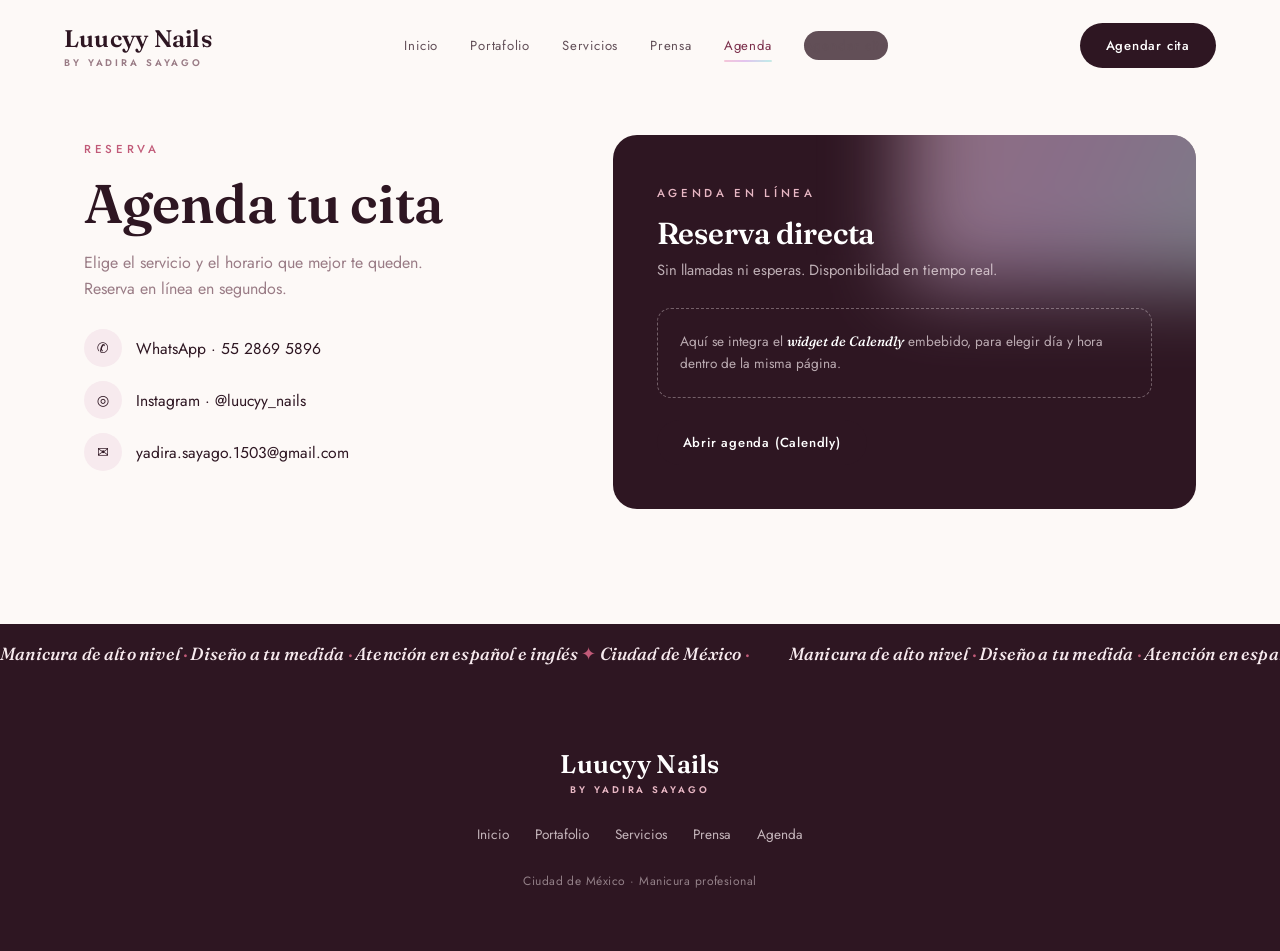
==== agenda.html @ f3b26403 "Add files via upload" ====
<!DOCTYPE html>
<html lang="es">
<head>
<meta charset="UTF-8">
<meta name="viewport" content="width=device-width, initial-scale=1.0">
<title>Agenda tu cita · Luucyy Nails</title>
<meta name="description" content="Agenda tu cita con Yadira Sayago. Reserva en línea, WhatsApp e Instagram.">
<link rel="preconnect" href="https://fonts.googleapis.com">
<link rel="preconnect" href="https://fonts.gstatic.com" crossorigin>
<link href="https://fonts.googleapis.com/css2?family=Fraunces:ital,opsz,wght@0,9..144,400;0,9..144,500;0,9..144,600;0,9..144,700;1,9..144,400;1,9..144,500;1,9..144,600&family=Jost:wght@300;400;500;600&display=swap" rel="stylesheet">
<link rel="stylesheet" href="assets/styles.css">
</head>
<body>

<nav class="nav" id="nav">
  <a class="brand" href="index.html">Luucyy Nails<small>by Yadira Sayago</small></a>
  <div class="links" id="links">
    <a href="index.html">Inicio</a>
    <a href="portafolio.html">Portafolio</a>
    <a href="servicios.html">Servicios</a>
    <a href="prensa.html">Prensa</a>
    <a href="agenda.html" class="active">Agenda</a>
    <a class="btn btn-primary" href="agenda.html"><span>Agendar cita</span></a>
  </div>
  <a class="btn btn-primary desk" href="agenda.html"><span>Agendar cita</span></a>
  <button class="burger" id="burger" aria-label="Menú"><span></span><span></span><span></span></button>
</nav>

<main>
  <section class="section first">
    <div class="book">
      <div class="intro">
        <span class="eyebrow reveal">Reserva</span>
        <h2 class="reveal">Agenda tu cita</h2>
        <p class="reveal">Elige el servicio y el horario que mejor te queden. Reserva en línea en segundos.</p>
        <div class="contact-row reveal">
          <a href="https://wa.me/525528695896" target="_blank" rel="noopener"><span class="k">✆</span>WhatsApp · 55 2869 5896</a>
          <a href="https://instagram.com/luucyy_nails" target="_blank" rel="noopener"><span class="k">◎</span>Instagram · @luucyy_nails</a>
          <a href="mailto:yadira.sayago.1503@gmail.com"><span class="k">✉</span>yadira.sayago.1503@gmail.com</a>
        </div>
      </div>
      <div class="cal reveal">
        <div class="inner">
          <span class="eyebrow">Agenda en línea</span>
          <h3>Reserva directa</h3>
          <p>Sin llamadas ni esperas. Disponibilidad en tiempo real.</p>
          <div class="fake">Aquí se integra el <b>widget de Calendly</b> embebido, para elegir día y hora dentro de la misma página.</div>
          <a class="btn btn-primary" href="https://calendly.com/yadira-sayago-1503/manicura" target="_blank" rel="noopener"><span>Abrir agenda (Calendly)</span></a>
        </div>
      </div>
    </div>
  </section>
</main>

<div class="marquee"><div class="marquee-track">
  <span>Manicura de alto nivel <span class="dot">·</span> Diseño a tu medida <span class="dot">·</span> Atención en español e inglés <span class="dot">✦</span> Ciudad de México <span class="dot">·</span> </span>
  <span>Manicura de alto nivel <span class="dot">·</span> Diseño a tu medida <span class="dot">·</span> Atención en español e inglés <span class="dot">✦</span> Ciudad de México <span class="dot">·</span> </span>
  <span>Manicura de alto nivel <span class="dot">·</span> Diseño a tu medida <span class="dot">·</span> Atención en español e inglés <span class="dot">✦</span> Ciudad de México <span class="dot">·</span> </span>
  <span>Manicura de alto nivel <span class="dot">·</span> Diseño a tu medida <span class="dot">·</span> Atención en español e inglés <span class="dot">✦</span> Ciudad de México <span class="dot">·</span> </span>
</div></div>

<footer>
  <div class="brand">Luucyy Nails<small>by Yadira Sayago</small></div>
  <div class="fnav">
    <a href="index.html">Inicio</a><a href="portafolio.html">Portafolio</a>
    <a href="servicios.html">Servicios</a><a href="prensa.html">Prensa</a><a href="agenda.html">Agenda</a>
  </div>
  <div class="fine">Ciudad de México · Manicura profesional</div>
</footer>

<div class="dock" id="dock">
  <a class="btn fab fab-wa" href="https://wa.me/525528695896" target="_blank" rel="noopener"><span>WhatsApp</span></a>
</div>

<script src="assets/app.js"></script>
</body>
</html>
---- assets/styles.css ----
/* ===========================================================
   Luucyy Nails · hoja de estilos compartida
   Display: Fraunces (legible, con cuerpo) · Cuerpo: Jost
   =========================================================== */
:root{
  --ink:#2E1622; --wine:#7A2E4A; --rose:#C15A78; --rose-soft:#E8B7C4;
  --petal:#F7EAEE; --cream:#FDF9F7; --champ:#C6A15B; --muted:#9A7C86;
  --chrome:linear-gradient(115deg,#f5c6d8 0%,#e3c4ef 22%,#c3e9ea 46%,#f3e6c2 68%,#f0bcd2 88%,#dcc4ee 100%);
  --shadow:0 24px 60px -28px rgba(46,22,34,.45);
  --serif:"Fraunces",Georgia,serif; --sans:"Jost",system-ui,sans-serif;
}
*{margin:0;padding:0;box-sizing:border-box}
html{scroll-behavior:smooth}
body{font-family:var(--sans);color:var(--ink);background:var(--cream);line-height:1.6;overflow-x:hidden;-webkit-font-smoothing:antialiased}
/* headings: solid weight + capped optical size so the fine strokes never thin out */
h1,h2,h3{font-family:var(--serif);font-weight:600;line-height:1.06;letter-spacing:-.005em;
  font-optical-sizing:auto;font-variation-settings:"wght" 600,"opsz" 42}
a{color:inherit;text-decoration:none}
img{max-width:100%;display:block}

.eyebrow{font-family:var(--sans);font-size:.72rem;font-weight:500;letter-spacing:.32em;text-transform:uppercase;color:var(--rose)}

/* chrome shimmer (accent only, never body text) */
.chrome{background:var(--chrome);background-size:280% 280%;-webkit-background-clip:text;background-clip:text;color:transparent;animation:sheen 7s ease-in-out infinite}
@keyframes sheen{0%{background-position:0% 50%}50%{background-position:100% 50%}100%{background-position:0% 50%}}
.name-accent{background:linear-gradient(115deg,#7A2E4A,#C15A78 45%,#A06A3C 70%,#7A2E4A);
  -webkit-background-clip:text;background-clip:text;color:transparent;font-style:italic;
  font-variation-settings:"wght" 600,"opsz" 40}

/* ---- NAV ---- */
.nav{position:fixed;top:0;left:0;right:0;z-index:60;display:flex;align-items:center;justify-content:space-between;
  padding:20px clamp(20px,5vw,64px);transition:.4s ease;background:transparent}
.nav.scrolled{background:rgba(253,249,247,.85);backdrop-filter:blur(14px);padding-top:14px;padding-bottom:14px;box-shadow:0 1px 0 rgba(122,46,74,.08)}
.brand{font-family:var(--serif);font-size:1.5rem;font-weight:600;letter-spacing:.01em;font-variation-settings:"wght" 600,"opsz" 30}
.brand small{font-family:var(--sans);font-size:.6rem;letter-spacing:.3em;text-transform:uppercase;color:var(--muted);display:block;margin-top:-2px;font-weight:500}
.links{display:flex;align-items:center;gap:32px}
.links a{font-size:.82rem;letter-spacing:.06em;color:var(--ink);position:relative;padding:4px 0;cursor:pointer;opacity:.75;transition:.25s}
.links a:hover{opacity:1}
.links a.active{opacity:1;color:var(--wine)}
.links a.active::after{content:"";position:absolute;left:0;right:0;bottom:-2px;height:2px;background:var(--chrome);background-size:200% 200%;border-radius:2px}
.links a.btn.active::after{display:none}
.btn{display:inline-flex;align-items:center;gap:8px;font-family:var(--sans);font-size:.82rem;letter-spacing:.06em;font-weight:500;
  padding:12px 26px;border-radius:999px;cursor:pointer;border:none;transition:.3s ease;white-space:nowrap}
.btn-primary{background:var(--ink);color:#fff;position:relative;overflow:hidden}
.btn-primary::before{content:"";position:absolute;inset:0;background:var(--chrome);background-size:220% 220%;opacity:0;transition:.35s}
.btn-primary:hover::before{opacity:1;animation:sheen 3s linear infinite}
.btn-primary span{position:relative;z-index:1;transition:.3s}
.btn-primary:hover span{color:var(--ink)}
.btn-ghost{background:transparent;color:var(--ink);border:1px solid rgba(122,46,74,.28)}
.btn-ghost:hover{border-color:var(--wine);background:rgba(122,46,74,.05)}
.burger{display:none;flex-direction:column;gap:5px;background:none;border:none;cursor:pointer;padding:6px}
.burger span{width:24px;height:2px;background:var(--ink);border-radius:2px;transition:.3s}

/* ---- SECTIONS ---- */
.section{padding:clamp(64px,9vw,120px) clamp(20px,5vw,64px);max-width:1240px;margin:0 auto}
.section.first{padding-top:clamp(120px,15vh,180px)}
.head-block{max-width:640px;margin-bottom:56px}
.head-block h2{font-size:clamp(2.2rem,5vw,3.6rem);margin:14px 0 16px}
.head-block p{color:var(--muted);font-size:1.02rem}

/* ---- HERO ---- */
.hero{min-height:100vh;display:grid;grid-template-columns:1.05fr .95fr;gap:clamp(24px,4vw,60px);
  align-items:center;padding:120px clamp(20px,5vw,64px) 60px;max-width:1300px;margin:0 auto}
.hero-copy .eyebrow{margin-bottom:22px;display:block}
.hero-copy h1{font-size:clamp(3.4rem,8.5vw,6.4rem);letter-spacing:-.015em;font-variation-settings:"wght" 600,"opsz" 40}
.hero-copy h1 .it{display:inline-block}
.hero-copy p{max-width:430px;color:#5a3b47;font-size:1.08rem;margin:26px 0 34px}
.hero-cta{display:flex;gap:14px;flex-wrap:wrap}
.hero-visual{position:relative;aspect-ratio:4/5;border-radius:200px 200px 24px 24px;overflow:hidden;
  background:linear-gradient(150deg,#eec7d4,#c98aa6 55%,#7a2e4a);box-shadow:var(--shadow)}
.ph-label{position:absolute;inset:0;display:flex;flex-direction:column;align-items:center;justify-content:center;gap:8px;text-align:center;color:#fff;padding:24px}
.ph-label .ic{font-size:1.6rem;opacity:.9}
.ph-label b{font-family:var(--serif);font-size:1.15rem;font-weight:500}
.ph-label small{font-size:.72rem;letter-spacing:.14em;text-transform:uppercase;opacity:.85}
.hero-visual::after{content:"";position:absolute;inset:0;background:var(--chrome);background-size:300% 300%;mix-blend-mode:overlay;opacity:.5;animation:sheen 9s ease-in-out infinite}

/* stats */
.stats{display:grid;grid-template-columns:repeat(4,1fr);gap:20px;border-top:1px solid rgba(122,46,74,.16);
  border-bottom:1px solid rgba(122,46,74,.16);padding:clamp(30px,4vw,44px) clamp(20px,5vw,64px);max-width:1240px;margin:0 auto}
.stat b{font-family:var(--serif);font-size:clamp(2.2rem,4.5vw,3.2rem);font-weight:600;color:var(--wine);display:block;line-height:1;font-variation-settings:"wght" 600,"opsz" 24}
.stat span{font-size:.82rem;color:var(--muted);letter-spacing:.02em;display:block;margin-top:8px;max-width:150px}
.stat.txt b{font-size:clamp(1.5rem,3vw,2.2rem);letter-spacing:.02em}

/* about */
.about{display:grid;grid-template-columns:.8fr 1.2fr;gap:clamp(28px,4vw,56px);align-items:center}
.about-photo{aspect-ratio:4/5;border-radius:18px;overflow:hidden;position:relative;box-shadow:var(--shadow);background:linear-gradient(150deg,#f0cdda,#b9789a)}
.ph-mini{position:absolute;inset:0;display:flex;flex-direction:column;gap:8px;align-items:center;justify-content:center;color:#fff;text-align:center;padding:20px}
.ph-mini .ic{font-size:1.5rem}
.ph-mini small{font-size:.72rem;letter-spacing:.12em;text-transform:uppercase;opacity:.92;line-height:1.6}
.about-copy h2{font-size:clamp(1.9rem,4vw,2.8rem);margin:14px 0 16px}
.about-copy p{color:#5a3b47;margin-bottom:14px;max-width:520px}

/* teaser */
.teaser-grid{grid-template-columns:repeat(4,1fr)}

/* marquee */
.marquee{background:var(--ink);color:var(--petal);overflow:hidden;white-space:nowrap;padding:16px 0}
.marquee-track{display:inline-flex;gap:40px;animation:slide 26s linear infinite}
.marquee span{font-family:var(--serif);font-style:italic;font-size:1.1rem;letter-spacing:.01em;font-variation-settings:"wght" 500,"opsz" 36}
.marquee .dot{color:var(--rose);font-style:normal}
@keyframes slide{from{transform:translateX(0)}to{transform:translateX(-50%)}}

/* ---- FILTERS + GALLERY ---- */
.filters{display:flex;gap:10px;flex-wrap:wrap;margin-bottom:36px}
.chip{font-family:var(--sans);font-size:.8rem;letter-spacing:.04em;padding:9px 18px;border-radius:999px;
  border:1px solid rgba(122,46,74,.24);background:transparent;color:var(--wine);cursor:pointer;transition:.25s}
.chip:hover{background:rgba(193,90,120,.1)}
.chip.active{background:var(--ink);color:#fff;border-color:var(--ink)}
.grid{display:grid;grid-template-columns:repeat(auto-fill,minmax(220px,1fr));gap:18px}
.tile{cursor:pointer;transition:.5s cubic-bezier(.2,.7,.2,1)}
.tile.hide{display:none}
.tile-img{position:relative;aspect-ratio:4/5;border-radius:14px;overflow:hidden;
  background:linear-gradient(var(--a,140deg),#eec7d4,#bd7d9c);box-shadow:0 12px 30px -18px rgba(46,22,34,.5)}
.tile-img::before{content:"";position:absolute;inset:0;background:var(--chrome);background-size:300% 300%;opacity:0;mix-blend-mode:overlay;transition:.5s}
.tile:hover .tile-img::before{opacity:.85;animation:sheen 2.5s linear infinite}
.tile-img .tag{position:absolute;top:12px;left:12px;font-size:.62rem;letter-spacing:.16em;text-transform:uppercase;
  color:#fff;background:rgba(46,22,34,.34);backdrop-filter:blur(4px);padding:5px 10px;border-radius:999px}
.tile-img .cam{position:absolute;bottom:12px;right:12px;font-size:.66rem;letter-spacing:.1em;color:#fff;opacity:.85;background:rgba(46,22,34,.3);padding:5px 9px;border-radius:8px}
.tile figcaption{font-family:var(--serif);font-size:1.02rem;margin-top:12px;color:var(--ink);font-weight:500}
.tile:hover{transform:translateY(-4px)}
.c-chrome .tile-img{background:linear-gradient(var(--a,140deg),#f3d9e2,#c9c2ec 45%,#bfe6e0)}
.c-nailart .tile-img{background:linear-gradient(var(--a,140deg),#efc9d6,#b97a9a)}
.c-esculturales .tile-img{background:linear-gradient(var(--a,140deg),#f3e4dc,#d9b7a8)}
.c-gel .tile-img{background:linear-gradient(var(--a,140deg),#f7d5e0,#e2a2c0)}
.c-prensa .tile-img{background:linear-gradient(var(--a,140deg),#efdcc0,#c6a15b)}

/* ---- SERVICES ---- */
.svc-grid{display:grid;grid-template-columns:repeat(auto-fit,minmax(260px,1fr));gap:1px;background:rgba(122,46,74,.14);
  border:1px solid rgba(122,46,74,.14);border-radius:20px;overflow:hidden}
.svc{background:var(--cream);padding:34px 30px;transition:.35s}
.svc:hover{background:var(--petal)}
.svc .n{font-family:var(--serif);font-size:1.05rem;color:var(--rose);font-style:italic;margin-bottom:14px;font-weight:500}
.svc h3{font-size:1.35rem;margin-bottom:10px}
.svc p{color:var(--muted);font-size:.94rem}
.badges{display:flex;gap:12px;flex-wrap:wrap;margin-top:36px}
.badge{display:inline-flex;align-items:center;gap:9px;font-size:.85rem;color:var(--wine);border:1px solid rgba(122,46,74,.24);border-radius:999px;padding:10px 20px}
.badge .d{width:8px;height:8px;border-radius:50%;background:var(--chrome);background-size:200% 200%}

/* ---- PRENSA ---- */
.press-hero{display:grid;grid-template-columns:1fr 1fr;gap:clamp(24px,4vw,50px);align-items:center}
.press-hero .txt h2{font-size:clamp(2rem,4.5vw,3.2rem);margin:14px 0 18px}
.press-hero .txt p{color:var(--muted);margin-bottom:14px}
.tv-tag{display:inline-flex;align-items:center;gap:10px;font-family:var(--serif);font-style:italic;font-size:1.1rem;color:var(--wine);font-weight:500}
.press-shots{display:grid;grid-template-columns:repeat(3,1fr);gap:14px;margin-top:40px}
.press-shots .tile-img{aspect-ratio:3/4;border-radius:12px}

/* ---- AGENDA ---- */
.book{display:grid;grid-template-columns:.9fr 1.1fr;gap:clamp(28px,4vw,56px);align-items:stretch}
.book .intro h2{font-size:clamp(2.2rem,5vw,3.4rem);margin:14px 0 18px}
.book .intro p{color:var(--muted);margin-bottom:28px;max-width:380px}
.contact-row{display:flex;flex-direction:column;gap:14px;margin-top:24px}
.contact-row a{display:flex;align-items:center;gap:14px;font-size:.98rem;color:var(--ink);transition:.25s}
.contact-row a:hover{color:var(--rose)}
.contact-row .k{width:38px;height:38px;border-radius:50%;display:grid;place-items:center;background:var(--petal);font-size:.9rem}
.cal{background:var(--ink);border-radius:24px;padding:clamp(28px,4vw,44px);color:var(--petal);position:relative;overflow:hidden;display:flex;flex-direction:column;justify-content:center;min-height:360px}
.cal::before{content:"";position:absolute;top:-40%;right:-20%;width:70%;height:80%;background:var(--chrome);background-size:200% 200%;filter:blur(40px);opacity:.5;animation:sheen 10s ease-in-out infinite}
.cal .inner{position:relative;z-index:1}
.cal .eyebrow{color:var(--rose-soft)}
.cal h3{color:#fff;font-size:1.9rem;margin:12px 0 10px}
.cal p{color:rgba(247,234,238,.72);font-size:.92rem;margin-bottom:26px}
.cal .fake{border:1px dashed rgba(247,234,238,.35);border-radius:14px;padding:22px;margin-bottom:22px;font-size:.85rem;color:rgba(247,234,238,.7)}
.cal .fake b{color:#fff;font-family:var(--serif);font-style:italic;font-weight:500}

/* ---- FOOTER ---- */
footer{background:var(--ink);color:var(--petal);padding:60px clamp(20px,5vw,64px);text-align:center}
footer .brand{color:#fff;font-size:1.6rem}
footer .brand small{color:var(--rose-soft)}
footer .fnav{display:flex;gap:26px;justify-content:center;flex-wrap:wrap;margin:26px 0;font-size:.85rem}
footer .fnav a{opacity:.75;cursor:pointer}
footer .fnav a:hover{opacity:1}
footer .fine{font-size:.75rem;color:rgba(247,234,238,.5);letter-spacing:.04em}

/* ---- FLOATING DOCK ---- */
.dock{position:fixed;right:20px;bottom:20px;z-index:55;display:flex;flex-direction:column;gap:12px;opacity:0;transform:translateY(20px);transition:.4s;pointer-events:none}
.dock.show{opacity:1;transform:none;pointer-events:auto}
.dock .fab{box-shadow:var(--shadow)}
.fab-wa{background:#25623f;color:#fff}

/* ---- LIGHTBOX ---- */
.lb{position:fixed;inset:0;z-index:100;background:rgba(28,12,18,.72);backdrop-filter:blur(6px);display:none;place-items:center;padding:24px}
.lb.open{display:grid}
.lb-card{background:var(--cream);border-radius:20px;max-width:440px;width:100%;overflow:hidden;box-shadow:var(--shadow)}
.lb-card .pic{aspect-ratio:4/5;background:linear-gradient(140deg,#eec7d4,#bd7d9c);position:relative}
.lb-card .pic::after{content:"";position:absolute;inset:0;background:var(--chrome);background-size:300% 300%;opacity:.5;mix-blend-mode:overlay;animation:sheen 6s ease-in-out infinite}
.lb-card .info{padding:26px}
.lb-card .info .eyebrow{margin-bottom:8px}
.lb-card .info h3{font-size:1.5rem;margin-bottom:8px}
.lb-card .info p{color:var(--muted);font-size:.88rem}
.lb-close{position:absolute;top:16px;right:16px;z-index:2;width:40px;height:40px;border-radius:50%;border:none;background:rgba(253,249,247,.9);cursor:pointer;font-size:1.1rem;color:var(--ink)}

/* cuando ya hay foto real, ocultar el texto de placeholder */
.has-img .ph-label,.has-img .ph-mini{display:none}
.tile-img.has-img .cam{display:none}

/* reveal */
.reveal{opacity:0;transform:translateY(26px);transition:.8s cubic-bezier(.2,.7,.2,1)}
.reveal.in{opacity:1;transform:none}

/* ---- RESPONSIVE ---- */
@media(max-width:900px){
  .hero{grid-template-columns:1fr;min-height:auto;padding-top:110px;gap:36px}
  .hero-visual{max-width:420px;margin:0 auto;width:100%}
  .stats{grid-template-columns:repeat(2,1fr);gap:26px}
  .press-hero,.book{grid-template-columns:1fr}
  .about{grid-template-columns:1fr}
  .about-photo{max-width:340px;margin:0 auto;width:100%}
  .teaser-grid{grid-template-columns:1fr 1fr}
  .links{display:none}
  .links.open{display:flex;position:fixed;top:64px;left:0;right:0;flex-direction:column;gap:0;background:rgba(253,249,247,.98);backdrop-filter:blur(14px);padding:12px 24px 24px;box-shadow:var(--shadow)}
  .links.open a{padding:14px 0;border-bottom:1px solid rgba(122,46,74,.1);font-size:1rem}
  .links.open .btn{margin-top:14px;justify-content:center}
  .burger{display:flex}
  .nav .btn-primary.desk{display:none}
}
@media(max-width:520px){
  .stats{grid-template-columns:1fr 1fr}
  .press-shots{grid-template-columns:1fr 1fr}
  .grid{grid-template-columns:1fr 1fr;gap:12px}
}
@media(prefers-reduced-motion:reduce){*{animation:none!important;transition:none!important}.reveal{opacity:1;transform:none}}
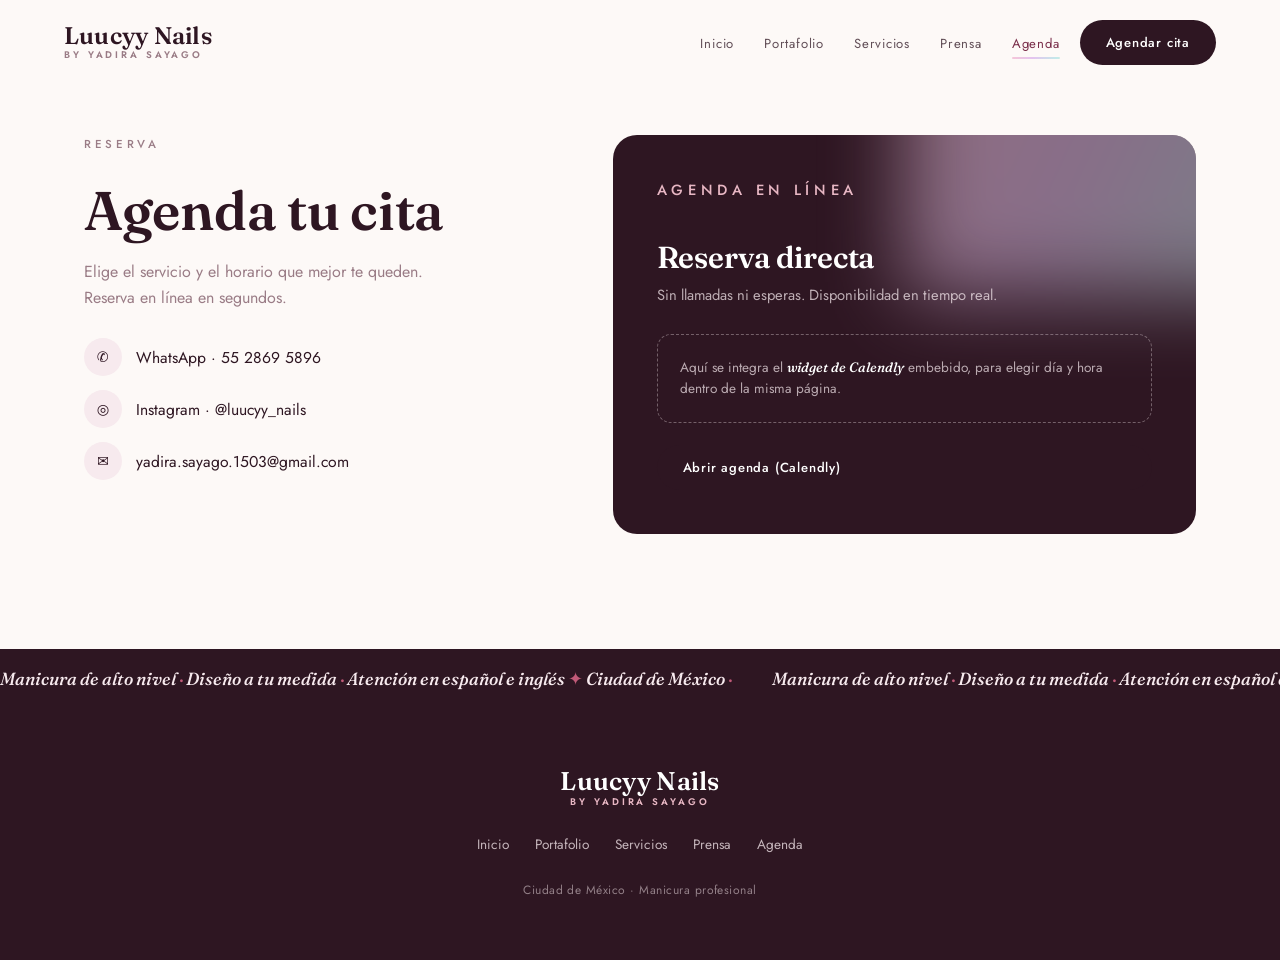
==== commit a4af05b7: "Refactor site markup/styles for accessibility Modernize HTML structure and CSS across the site: repl" ====
--- a/agenda.html
+++ b/agenda.html
@@ -2,7 +2,7 @@
 <html lang="es">
 <head>
 <meta charset="UTF-8">
-<meta name="viewport" content="width=device-width, initial-scale=1.0">
+<meta name="viewport" content="width=device-width, initial-scale=1.0, viewport-fit=cover">
 <title>Agenda tu cita · Luucyy Nails</title>
 <meta name="description" content="Agenda tu cita con Yadira Sayago. Reserva en línea, WhatsApp e Instagram.">
 <link rel="preconnect" href="https://fonts.googleapis.com">
@@ -11,67 +11,61 @@
 <link rel="stylesheet" href="assets/styles.css">
 </head>
 <body>
-
-<nav class="nav" id="nav">
-  <a class="brand" href="index.html">Luucyy Nails<small>by Yadira Sayago</small></a>
-  <div class="links" id="links">
-    <a href="index.html">Inicio</a>
-    <a href="portafolio.html">Portafolio</a>
-    <a href="servicios.html">Servicios</a>
-    <a href="prensa.html">Prensa</a>
-    <a href="agenda.html" class="active">Agenda</a>
-    <a class="btn btn-primary" href="agenda.html"><span>Agendar cita</span></a>
-  </div>
-  <a class="btn btn-primary desk" href="agenda.html"><span>Agendar cita</span></a>
-  <button class="burger" id="burger" aria-label="Menú"><span></span><span></span><span></span></button>
-</nav>
-
+<header class="nav" id="nav">
+  <a class="brand" href="index.html"><span>Luucyy Nails</span><small>by Yadira Sayago</small></a>
+  <nav aria-label="Navegación principal">
+    <ul class="links" id="links">
+      <li><a href="index.html">Inicio</a></li>
+      <li><a href="portafolio.html">Portafolio</a></li>
+      <li><a href="servicios.html">Servicios</a></li>
+      <li><a href="prensa.html">Prensa</a></li>
+      <li><a href="agenda.html" aria-current="page">Agenda</a></li>
+      <li class="nav-cta-mobile"><a class="btn btn-primary" href="agenda.html"><span>Agendar cita</span></a></li>
+    </ul>
+  </nav>
+  <a class="btn btn-primary nav-cta" href="agenda.html"><span>Agendar cita</span></a>
+  <button class="burger" id="burger" aria-label="Abrir menú" aria-expanded="false"><span></span><span></span><span></span></button>
+</header>
 <main>
-  <section class="section first">
+  <section class="section first" aria-labelledby="ag-h">
     <div class="book">
       <div class="intro">
-        <span class="eyebrow reveal">Reserva</span>
-        <h2 class="reveal">Agenda tu cita</h2>
+        <p class="eyebrow reveal">Reserva</p>
+        <h2 id="ag-h" class="reveal">Agenda tu cita</h2>
         <p class="reveal">Elige el servicio y el horario que mejor te queden. Reserva en línea en segundos.</p>
-        <div class="contact-row reveal">
-          <a href="https://wa.me/525528695896" target="_blank" rel="noopener"><span class="k">✆</span>WhatsApp · 55 2869 5896</a>
-          <a href="https://instagram.com/luucyy_nails" target="_blank" rel="noopener"><span class="k">◎</span>Instagram · @luucyy_nails</a>
-          <a href="mailto:yadira.sayago.1503@gmail.com"><span class="k">✉</span>yadira.sayago.1503@gmail.com</a>
-        </div>
+        <address class="contact-row reveal">
+          <a href="https://wa.me/525528695896" target="_blank" rel="noopener"><span class="k" aria-hidden="true">✆</span>WhatsApp · 55 2869 5896</a>
+          <a href="https://instagram.com/luucyy_nails" target="_blank" rel="noopener"><span class="k" aria-hidden="true">◎</span>Instagram · @luucyy_nails</a>
+          <a href="mailto:yadira.sayago.1503@gmail.com"><span class="k" aria-hidden="true">✉</span>yadira.sayago.1503@gmail.com</a>
+        </address>
       </div>
       <div class="cal reveal">
-        <div class="inner">
-          <span class="eyebrow">Agenda en línea</span>
-          <h3>Reserva directa</h3>
-          <p>Sin llamadas ni esperas. Disponibilidad en tiempo real.</p>
-          <div class="fake">Aquí se integra el <b>widget de Calendly</b> embebido, para elegir día y hora dentro de la misma página.</div>
-          <a class="btn btn-primary" href="https://calendly.com/yadira-sayago-1503/manicura" target="_blank" rel="noopener"><span>Abrir agenda (Calendly)</span></a>
-        </div>
+        <p class="eyebrow">Agenda en línea</p>
+        <h3>Reserva directa</h3>
+        <p>Sin llamadas ni esperas. Disponibilidad en tiempo real.</p>
+        <p class="fake">Aquí se integra el <b>widget de Calendly</b> embebido, para elegir día y hora dentro de la misma página.</p>
+        <a class="btn btn-primary" href="https://calendly.com/yadira-sayago-1503/manicura" target="_blank" rel="noopener"><span>Abrir agenda (Calendly)</span></a>
       </div>
     </div>
   </section>
 </main>
-
-<div class="marquee"><div class="marquee-track">
+<div class="marquee" aria-hidden="true"><div class="marquee-track">
   <span>Manicura de alto nivel <span class="dot">·</span> Diseño a tu medida <span class="dot">·</span> Atención en español e inglés <span class="dot">✦</span> Ciudad de México <span class="dot">·</span> </span>
   <span>Manicura de alto nivel <span class="dot">·</span> Diseño a tu medida <span class="dot">·</span> Atención en español e inglés <span class="dot">✦</span> Ciudad de México <span class="dot">·</span> </span>
   <span>Manicura de alto nivel <span class="dot">·</span> Diseño a tu medida <span class="dot">·</span> Atención en español e inglés <span class="dot">✦</span> Ciudad de México <span class="dot">·</span> </span>
   <span>Manicura de alto nivel <span class="dot">·</span> Diseño a tu medida <span class="dot">·</span> Atención en español e inglés <span class="dot">✦</span> Ciudad de México <span class="dot">·</span> </span>
 </div></div>
-
-<footer>
-  <div class="brand">Luucyy Nails<small>by Yadira Sayago</small></div>
-  <div class="fnav">
-    <a href="index.html">Inicio</a><a href="portafolio.html">Portafolio</a>
-    <a href="servicios.html">Servicios</a><a href="prensa.html">Prensa</a><a href="agenda.html">Agenda</a>
-  </div>
-  <div class="fine">Ciudad de México · Manicura profesional</div>
+<footer class="foot">
+  <p class="brand">Luucyy Nails<small>by Yadira Sayago</small></p>
+  <nav aria-label="Pie de página"><ul>
+    <li><a href="index.html">Inicio</a></li><li><a href="portafolio.html">Portafolio</a></li>
+    <li><a href="servicios.html">Servicios</a></li><li><a href="prensa.html">Prensa</a></li><li><a href="agenda.html">Agenda</a></li>
+  </ul></nav>
+  <p class="fine">Ciudad de México · Manicura profesional</p>
 </footer>
-
 <div class="dock" id="dock">
-  <a class="btn fab fab-wa" href="https://wa.me/525528695896" target="_blank" rel="noopener"><span>WhatsApp</span></a>
+  <a class="btn fab-wa" href="https://wa.me/525528695896" target="_blank" rel="noopener"><span>WhatsApp</span></a>
 </div>
-
 <script src="assets/app.js"></script>
 </body>
 </html>
--- a/assets/styles.css
+++ b/assets/styles.css
@@ -1,6 +1,6 @@
 /* ===========================================================
-   Luucyy Nails · hoja de estilos compartida
-   Display: Fraunces (legible, con cuerpo) · Cuerpo: Jost
+   Luucyy Nails · estilos
+   Display: Fraunces · Cuerpo: Jost
    =========================================================== */
 :root{
   --ink:#2E1622; --wine:#7A2E4A; --rose:#C15A78; --rose-soft:#E8B7C4;
@@ -8,153 +8,143 @@
   --chrome:linear-gradient(115deg,#f5c6d8 0%,#e3c4ef 22%,#c3e9ea 46%,#f3e6c2 68%,#f0bcd2 88%,#dcc4ee 100%);
   --shadow:0 24px 60px -28px rgba(46,22,34,.45);
   --serif:"Fraunces",Georgia,serif; --sans:"Jost",system-ui,sans-serif;
+  --maxw:1240px;
 }
 *{margin:0;padding:0;box-sizing:border-box}
-html{scroll-behavior:smooth}
-body{font-family:var(--sans);color:var(--ink);background:var(--cream);line-height:1.6;overflow-x:hidden;-webkit-font-smoothing:antialiased}
-/* headings: solid weight + capped optical size so the fine strokes never thin out */
-h1,h2,h3{font-family:var(--serif);font-weight:600;line-height:1.06;letter-spacing:-.005em;
+html{scroll-behavior:smooth;-webkit-text-size-adjust:100%}
+body{font-family:var(--sans);color:var(--ink);background:var(--cream);line-height:1.6;
+  overflow-x:hidden;-webkit-font-smoothing:antialiased;text-rendering:optimizeLegibility}
+h1,h2,h3{font-family:var(--serif);font-weight:600;line-height:1.1;letter-spacing:-.005em;
   font-optical-sizing:auto;font-variation-settings:"wght" 600,"opsz" 42}
 a{color:inherit;text-decoration:none}
 img{max-width:100%;display:block}
-
-.eyebrow{font-family:var(--sans);font-size:.72rem;font-weight:500;letter-spacing:.32em;text-transform:uppercase;color:var(--rose)}
-
-/* chrome shimmer (accent only, never body text) */
+ul{list-style:none}
+button{font:inherit}
+
+.eyebrow{font-family:var(--sans);font-size:.72rem;font-weight:500;letter-spacing:.32em;
+  text-transform:uppercase;color:var(--rose)}
+.center{text-align:center}
+
 .chrome{background:var(--chrome);background-size:280% 280%;-webkit-background-clip:text;background-clip:text;color:transparent;animation:sheen 7s ease-in-out infinite}
 @keyframes sheen{0%{background-position:0% 50%}50%{background-position:100% 50%}100%{background-position:0% 50%}}
-.name-accent{background:linear-gradient(115deg,#7A2E4A,#C15A78 45%,#A06A3C 70%,#7A2E4A);
+.name-accent{display:inline-block;padding-bottom:.08em;line-height:1.5;
+  background:linear-gradient(115deg,#7A2E4A,#C15A78 45%,#A06A3C 70%,#7A2E4A);
   -webkit-background-clip:text;background-clip:text;color:transparent;font-style:italic;
   font-variation-settings:"wght" 600,"opsz" 40}
 
-/* ---- NAV ---- */
-.nav{position:fixed;top:0;left:0;right:0;z-index:60;display:flex;align-items:center;justify-content:space-between;
+/* ---- HEADER / NAV ---- */
+.nav{position:fixed;inset:0 0 auto 0;z-index:60;display:flex;align-items:center;gap:20px;justify-content:space-between;
   padding:20px clamp(20px,5vw,64px);transition:.4s ease;background:transparent}
 .nav.scrolled{background:rgba(253,249,247,.85);backdrop-filter:blur(14px);padding-top:14px;padding-bottom:14px;box-shadow:0 1px 0 rgba(122,46,74,.08)}
-.brand{font-family:var(--serif);font-size:1.5rem;font-weight:600;letter-spacing:.01em;font-variation-settings:"wght" 600,"opsz" 30}
-.brand small{font-family:var(--sans);font-size:.6rem;letter-spacing:.3em;text-transform:uppercase;color:var(--muted);display:block;margin-top:-2px;font-weight:500}
-.links{display:flex;align-items:center;gap:32px}
-.links a{font-size:.82rem;letter-spacing:.06em;color:var(--ink);position:relative;padding:4px 0;cursor:pointer;opacity:.75;transition:.25s}
+.brand{font-family:var(--serif);font-size:1.5rem;font-weight:600;line-height:1;letter-spacing:.01em;
+  font-variation-settings:"wght" 600,"opsz" 30}
+.brand small{font-family:var(--sans);font-size:.6rem;letter-spacing:.3em;text-transform:uppercase;color:var(--muted);display:block;margin-top:3px;font-weight:500}
+.nav nav{margin-left:auto}
+.links{display:flex;align-items:center;gap:30px}
+.links a{font-size:.82rem;letter-spacing:.06em;color:var(--ink);position:relative;padding:4px 0;opacity:.75;transition:.25s}
 .links a:hover{opacity:1}
-.links a.active{opacity:1;color:var(--wine)}
-.links a.active::after{content:"";position:absolute;left:0;right:0;bottom:-2px;height:2px;background:var(--chrome);background-size:200% 200%;border-radius:2px}
-.links a.btn.active::after{display:none}
-.btn{display:inline-flex;align-items:center;gap:8px;font-family:var(--sans);font-size:.82rem;letter-spacing:.06em;font-weight:500;
-  padding:12px 26px;border-radius:999px;cursor:pointer;border:none;transition:.3s ease;white-space:nowrap}
-.btn-primary{background:var(--ink);color:#fff;position:relative;overflow:hidden}
-.btn-primary::before{content:"";position:absolute;inset:0;background:var(--chrome);background-size:220% 220%;opacity:0;transition:.35s}
+.links a[aria-current]{opacity:1;color:var(--wine)}
+.links a[aria-current]:not(.btn)::after{content:"";position:absolute;left:0;right:0;bottom:-2px;height:2px;background:var(--chrome);background-size:200% 200%;border-radius:2px}
+.nav-cta-mobile{display:none}
+
+.btn{display:inline-flex;align-items:center;gap:8px;font-family:var(--sans);font-size:.82rem;letter-spacing:.06em;
+  font-weight:500;padding:12px 26px;border-radius:999px;cursor:pointer;border:none;transition:.3s ease;white-space:nowrap}
+.btn-primary{background:var(--ink);color:#fff;position:relative;overflow:hidden;isolation:isolate}
+.btn-primary::before{content:"";position:absolute;inset:0;z-index:-1;background:var(--chrome);background-size:220% 220%;opacity:0;transition:.35s}
 .btn-primary:hover::before{opacity:1;animation:sheen 3s linear infinite}
-.btn-primary span{position:relative;z-index:1;transition:.3s}
-.btn-primary:hover span{color:var(--ink)}
+.btn-primary:hover{color:var(--ink)}
 .btn-ghost{background:transparent;color:var(--ink);border:1px solid rgba(122,46,74,.28)}
 .btn-ghost:hover{border-color:var(--wine);background:rgba(122,46,74,.05)}
+.nav-cta{flex:none}
 .burger{display:none;flex-direction:column;gap:5px;background:none;border:none;cursor:pointer;padding:6px}
 .burger span{width:24px;height:2px;background:var(--ink);border-radius:2px;transition:.3s}
 
 /* ---- SECTIONS ---- */
-.section{padding:clamp(64px,9vw,120px) clamp(20px,5vw,64px);max-width:1240px;margin:0 auto}
+.section{padding:clamp(64px,9vw,120px) clamp(20px,5vw,64px);max-width:var(--maxw);margin:0 auto}
 .section.first{padding-top:clamp(120px,15vh,180px)}
 .head-block{max-width:640px;margin-bottom:56px}
 .head-block h2{font-size:clamp(2.2rem,5vw,3.6rem);margin:14px 0 16px}
 .head-block p{color:var(--muted);font-size:1.02rem}
 
 /* ---- HERO ---- */
-.hero{min-height:100vh;display:grid;grid-template-columns:1.05fr .95fr;gap:clamp(24px,4vw,60px);
-  align-items:center;padding:120px clamp(20px,5vw,64px) 60px;max-width:1300px;margin:0 auto}
-.hero-copy .eyebrow{margin-bottom:22px;display:block}
-.hero-copy h1{font-size:clamp(3.4rem,8.5vw,6.4rem);letter-spacing:-.015em;font-variation-settings:"wght" 600,"opsz" 40}
-.hero-copy h1 .it{display:inline-block}
-.hero-copy p{max-width:430px;color:#5a3b47;font-size:1.08rem;margin:26px 0 34px}
+.hero{min-height:100svh;display:grid;grid-template-columns:1.05fr .95fr;gap:clamp(24px,4vw,60px);
+  align-items:center;padding:clamp(120px,16vh,150px) clamp(20px,5vw,64px) 60px;max-width:1300px;margin:0 auto}
+.hero-copy .eyebrow{display:block;margin-bottom:22px}
+.hero-copy h1{font-size:clamp(3.2rem,8vw,6rem);letter-spacing:-.015em;margin-bottom:8px;padding-bottom:.06em;
+  font-variation-settings:"wght" 600,"opsz" 40}
+.hero-copy .lead{max-width:440px;color:#5a3b47;font-size:1.08rem;margin:26px 0 34px}
 .hero-cta{display:flex;gap:14px;flex-wrap:wrap}
-.hero-visual{position:relative;aspect-ratio:4/5;border-radius:200px 200px 24px 24px;overflow:hidden;
-  background:linear-gradient(150deg,#eec7d4,#c98aa6 55%,#7a2e4a);box-shadow:var(--shadow)}
-.ph-label{position:absolute;inset:0;display:flex;flex-direction:column;align-items:center;justify-content:center;gap:8px;text-align:center;color:#fff;padding:24px}
-.ph-label .ic{font-size:1.6rem;opacity:.9}
-.ph-label b{font-family:var(--serif);font-size:1.15rem;font-weight:500}
-.ph-label small{font-size:.72rem;letter-spacing:.14em;text-transform:uppercase;opacity:.85}
-.hero-visual::after{content:"";position:absolute;inset:0;background:var(--chrome);background-size:300% 300%;mix-blend-mode:overlay;opacity:.5;animation:sheen 9s ease-in-out infinite}
-
-/* stats */
-.stats{display:grid;grid-template-columns:repeat(4,1fr);gap:20px;border-top:1px solid rgba(122,46,74,.16);
-  border-bottom:1px solid rgba(122,46,74,.16);padding:clamp(30px,4vw,44px) clamp(20px,5vw,64px);max-width:1240px;margin:0 auto}
-.stat b{font-family:var(--serif);font-size:clamp(2.2rem,4.5vw,3.2rem);font-weight:600;color:var(--wine);display:block;line-height:1;font-variation-settings:"wght" 600,"opsz" 24}
-.stat span{font-size:.82rem;color:var(--muted);letter-spacing:.02em;display:block;margin-top:8px;max-width:150px}
-.stat.txt b{font-size:clamp(1.5rem,3vw,2.2rem);letter-spacing:.02em}
-
-/* about */
+.hero-visual{margin:0;position:relative;aspect-ratio:4/5;border-radius:200px 200px 24px 24px;overflow:hidden;
+  background:var(--petal);box-shadow:var(--shadow)}
+.hero-visual img{width:100%;height:100%;object-fit:cover}
+
+/* ---- STATS (dl) ---- */
+.stats{display:grid;grid-template-columns:repeat(4,1fr);gap:clamp(24px,3vw,40px);
+  border-top:1px solid rgba(122,46,74,.16);border-bottom:1px solid rgba(122,46,74,.16);
+  padding:clamp(44px,6vw,72px) clamp(20px,5vw,64px);max-width:var(--maxw);margin:0 auto}
+.stat dt{font-family:var(--serif);font-size:clamp(2.8rem,6vw,4.6rem);font-weight:600;color:var(--wine);
+  line-height:1;letter-spacing:-.01em;font-variation-settings:"wght" 600,"opsz" 28}
+.stat.txt dt{font-size:clamp(2rem,4.2vw,3.1rem)}
+.stat dd{font-size:.92rem;color:var(--muted);margin-top:14px;max-width:180px}
+
+/* ---- ABOUT ---- */
 .about{display:grid;grid-template-columns:.8fr 1.2fr;gap:clamp(28px,4vw,56px);align-items:center}
-.about-photo{aspect-ratio:4/5;border-radius:18px;overflow:hidden;position:relative;box-shadow:var(--shadow);background:linear-gradient(150deg,#f0cdda,#b9789a)}
-.ph-mini{position:absolute;inset:0;display:flex;flex-direction:column;gap:8px;align-items:center;justify-content:center;color:#fff;text-align:center;padding:20px}
-.ph-mini .ic{font-size:1.5rem}
-.ph-mini small{font-size:.72rem;letter-spacing:.12em;text-transform:uppercase;opacity:.92;line-height:1.6}
+.about-photo{margin:0;aspect-ratio:4/5;border-radius:18px;overflow:hidden;background:var(--petal);box-shadow:var(--shadow)}
+.about-photo img{width:100%;height:100%;object-fit:cover}
 .about-copy h2{font-size:clamp(1.9rem,4vw,2.8rem);margin:14px 0 16px}
 .about-copy p{color:#5a3b47;margin-bottom:14px;max-width:520px}
-
-/* teaser */
-.teaser-grid{grid-template-columns:repeat(4,1fr)}
-
-/* marquee */
-.marquee{background:var(--ink);color:var(--petal);overflow:hidden;white-space:nowrap;padding:16px 0}
-.marquee-track{display:inline-flex;gap:40px;animation:slide 26s linear infinite}
-.marquee span{font-family:var(--serif);font-style:italic;font-size:1.1rem;letter-spacing:.01em;font-variation-settings:"wght" 500,"opsz" 36}
-.marquee .dot{color:var(--rose);font-style:normal}
-@keyframes slide{from{transform:translateX(0)}to{transform:translateX(-50%)}}
-
-/* ---- FILTERS + GALLERY ---- */
-.filters{display:flex;gap:10px;flex-wrap:wrap;margin-bottom:36px}
+.about-copy .btn{margin-top:10px}
+
+/* ---- GALLERY ---- */
+.filters{display:flex;gap:10px;flex-wrap:wrap;margin-bottom:36px;padding:0}
 .chip{font-family:var(--sans);font-size:.8rem;letter-spacing:.04em;padding:9px 18px;border-radius:999px;
   border:1px solid rgba(122,46,74,.24);background:transparent;color:var(--wine);cursor:pointer;transition:.25s}
 .chip:hover{background:rgba(193,90,120,.1)}
-.chip.active{background:var(--ink);color:#fff;border-color:var(--ink)}
+.chip[aria-pressed="true"]{background:var(--ink);color:#fff;border-color:var(--ink)}
 .grid{display:grid;grid-template-columns:repeat(auto-fill,minmax(220px,1fr));gap:18px}
-.tile{cursor:pointer;transition:.5s cubic-bezier(.2,.7,.2,1)}
-.tile.hide{display:none}
-.tile-img{position:relative;aspect-ratio:4/5;border-radius:14px;overflow:hidden;
-  background:linear-gradient(var(--a,140deg),#eec7d4,#bd7d9c);box-shadow:0 12px 30px -18px rgba(46,22,34,.5)}
-.tile-img::before{content:"";position:absolute;inset:0;background:var(--chrome);background-size:300% 300%;opacity:0;mix-blend-mode:overlay;transition:.5s}
-.tile:hover .tile-img::before{opacity:.85;animation:sheen 2.5s linear infinite}
-.tile-img .tag{position:absolute;top:12px;left:12px;font-size:.62rem;letter-spacing:.16em;text-transform:uppercase;
-  color:#fff;background:rgba(46,22,34,.34);backdrop-filter:blur(4px);padding:5px 10px;border-radius:999px}
-.tile-img .cam{position:absolute;bottom:12px;right:12px;font-size:.66rem;letter-spacing:.1em;color:#fff;opacity:.85;background:rgba(46,22,34,.3);padding:5px 9px;border-radius:8px}
-.tile figcaption{font-family:var(--serif);font-size:1.02rem;margin-top:12px;color:var(--ink);font-weight:500}
+.teaser-grid{grid-template-columns:repeat(4,1fr)}
+.cell{transition:.4s cubic-bezier(.2,.7,.2,1)}
+.cell.hide{display:none}
+.tile{margin:0;cursor:zoom-in;transition:.4s cubic-bezier(.2,.7,.2,1)}
+.tile img{width:100%;aspect-ratio:4/5;object-fit:cover;border-radius:14px;background:var(--petal);
+  box-shadow:0 12px 30px -18px rgba(46,22,34,.5);color:transparent;font-size:0}
+.tile figcaption{font-family:var(--serif);font-size:1.02rem;font-weight:500;margin-top:12px;color:var(--ink)}
 .tile:hover{transform:translateY(-4px)}
-.c-chrome .tile-img{background:linear-gradient(var(--a,140deg),#f3d9e2,#c9c2ec 45%,#bfe6e0)}
-.c-nailart .tile-img{background:linear-gradient(var(--a,140deg),#efc9d6,#b97a9a)}
-.c-esculturales .tile-img{background:linear-gradient(var(--a,140deg),#f3e4dc,#d9b7a8)}
-.c-gel .tile-img{background:linear-gradient(var(--a,140deg),#f7d5e0,#e2a2c0)}
-.c-prensa .tile-img{background:linear-gradient(var(--a,140deg),#efdcc0,#c6a15b)}
 
 /* ---- SERVICES ---- */
-.svc-grid{display:grid;grid-template-columns:repeat(auto-fit,minmax(260px,1fr));gap:1px;background:rgba(122,46,74,.14);
+.svc-grid{display:grid;grid-template-columns:repeat(3,1fr);gap:1px;background:rgba(122,46,74,.14);
   border:1px solid rgba(122,46,74,.14);border-radius:20px;overflow:hidden}
 .svc{background:var(--cream);padding:34px 30px;transition:.35s}
 .svc:hover{background:var(--petal)}
-.svc .n{font-family:var(--serif);font-size:1.05rem;color:var(--rose);font-style:italic;margin-bottom:14px;font-weight:500}
+.svc .n{font-family:var(--serif);font-size:1.05rem;color:var(--rose);font-style:italic;font-weight:500;display:block;margin-bottom:14px}
 .svc h3{font-size:1.35rem;margin-bottom:10px}
 .svc p{color:var(--muted);font-size:.94rem}
 .badges{display:flex;gap:12px;flex-wrap:wrap;margin-top:36px}
-.badge{display:inline-flex;align-items:center;gap:9px;font-size:.85rem;color:var(--wine);border:1px solid rgba(122,46,74,.24);border-radius:999px;padding:10px 20px}
-.badge .d{width:8px;height:8px;border-radius:50%;background:var(--chrome);background-size:200% 200%}
+.badge{display:inline-flex;align-items:center;gap:9px;font-size:.85rem;color:var(--wine);
+  border:1px solid rgba(122,46,74,.24);border-radius:999px;padding:10px 20px}
+.badge::before{content:"";width:8px;height:8px;border-radius:50%;background:var(--chrome);background-size:200% 200%}
 
 /* ---- PRENSA ---- */
 .press-hero{display:grid;grid-template-columns:1fr 1fr;gap:clamp(24px,4vw,50px);align-items:center}
-.press-hero .txt h2{font-size:clamp(2rem,4.5vw,3.2rem);margin:14px 0 18px}
-.press-hero .txt p{color:var(--muted);margin-bottom:14px}
-.tv-tag{display:inline-flex;align-items:center;gap:10px;font-family:var(--serif);font-style:italic;font-size:1.1rem;color:var(--wine);font-weight:500}
+.press-hero h2{font-size:clamp(2rem,4.5vw,3.2rem);margin:14px 0 18px}
+.press-hero p{color:var(--muted);margin-bottom:14px}
+.tv-tag{display:inline-flex;align-items:center;gap:10px;font-family:var(--serif);font-style:italic;font-weight:500;font-size:1.1rem;color:var(--wine)}
+.press-figure{margin:0;aspect-ratio:4/3;border-radius:16px;overflow:hidden;background:var(--petal)}
+.press-figure img{width:100%;height:100%;object-fit:cover}
 .press-shots{display:grid;grid-template-columns:repeat(3,1fr);gap:14px;margin-top:40px}
-.press-shots .tile-img{aspect-ratio:3/4;border-radius:12px}
+.press-shots .tile img{aspect-ratio:3/4}
 
 /* ---- AGENDA ---- */
 .book{display:grid;grid-template-columns:.9fr 1.1fr;gap:clamp(28px,4vw,56px);align-items:stretch}
 .book .intro h2{font-size:clamp(2.2rem,5vw,3.4rem);margin:14px 0 18px}
 .book .intro p{color:var(--muted);margin-bottom:28px;max-width:380px}
-.contact-row{display:flex;flex-direction:column;gap:14px;margin-top:24px}
+.contact-row{font-style:normal;display:flex;flex-direction:column;gap:14px;margin-top:24px}
 .contact-row a{display:flex;align-items:center;gap:14px;font-size:.98rem;color:var(--ink);transition:.25s}
 .contact-row a:hover{color:var(--rose)}
-.contact-row .k{width:38px;height:38px;border-radius:50%;display:grid;place-items:center;background:var(--petal);font-size:.9rem}
+.contact-row .k{width:38px;height:38px;border-radius:50%;display:grid;place-items:center;background:var(--petal);font-size:.9rem;flex:none}
 .cal{background:var(--ink);border-radius:24px;padding:clamp(28px,4vw,44px);color:var(--petal);position:relative;overflow:hidden;display:flex;flex-direction:column;justify-content:center;min-height:360px}
 .cal::before{content:"";position:absolute;top:-40%;right:-20%;width:70%;height:80%;background:var(--chrome);background-size:200% 200%;filter:blur(40px);opacity:.5;animation:sheen 10s ease-in-out infinite}
-.cal .inner{position:relative;z-index:1}
+.cal>*{position:relative;z-index:1}
 .cal .eyebrow{color:var(--rose-soft)}
 .cal h3{color:#fff;font-size:1.9rem;margin:12px 0 10px}
 .cal p{color:rgba(247,234,238,.72);font-size:.92rem;margin-bottom:26px}
@@ -162,57 +152,71 @@
 .cal .fake b{color:#fff;font-family:var(--serif);font-style:italic;font-weight:500}
 
 /* ---- FOOTER ---- */
-footer{background:var(--ink);color:var(--petal);padding:60px clamp(20px,5vw,64px);text-align:center}
-footer .brand{color:#fff;font-size:1.6rem}
-footer .brand small{color:var(--rose-soft)}
-footer .fnav{display:flex;gap:26px;justify-content:center;flex-wrap:wrap;margin:26px 0;font-size:.85rem}
-footer .fnav a{opacity:.75;cursor:pointer}
-footer .fnav a:hover{opacity:1}
-footer .fine{font-size:.75rem;color:rgba(247,234,238,.5);letter-spacing:.04em}
-
-/* ---- FLOATING DOCK ---- */
-.dock{position:fixed;right:20px;bottom:20px;z-index:55;display:flex;flex-direction:column;gap:12px;opacity:0;transform:translateY(20px);transition:.4s;pointer-events:none}
+.foot{background:var(--ink);color:var(--petal);padding:60px clamp(20px,5vw,64px);text-align:center}
+.foot .brand{color:#fff;font-size:1.6rem}
+.foot .brand small{color:var(--rose-soft)}
+.foot nav ul{display:flex;gap:26px;justify-content:center;flex-wrap:wrap;margin:26px 0;font-size:.85rem}
+.foot nav a{opacity:.75}
+.foot nav a:hover{opacity:1}
+.foot .fine{font-size:.75rem;color:rgba(247,234,238,.5);letter-spacing:.04em}
+
+/* ---- MARQUEE (decorativo) ---- */
+.marquee{background:var(--ink);color:var(--petal);overflow:hidden;white-space:nowrap;padding:16px 0}
+.marquee-track{display:inline-flex;gap:40px;animation:slide 26s linear infinite}
+.marquee span{font-family:var(--serif);font-style:italic;font-size:1.1rem;font-variation-settings:"wght" 500,"opsz" 36}
+.marquee .dot{color:var(--rose);font-style:normal}
+@keyframes slide{from{transform:translateX(0)}to{transform:translateX(-50%)}}
+
+/* ---- DOCK ---- */
+.dock{position:fixed;right:20px;bottom:20px;z-index:55;display:flex;flex-direction:column;gap:12px;
+  opacity:0;transform:translateY(20px);transition:.4s;pointer-events:none}
 .dock.show{opacity:1;transform:none;pointer-events:auto}
-.dock .fab{box-shadow:var(--shadow)}
+.dock .btn{box-shadow:var(--shadow)}
 .fab-wa{background:#25623f;color:#fff}
-
-/* ---- LIGHTBOX ---- */
-.lb{position:fixed;inset:0;z-index:100;background:rgba(28,12,18,.72);backdrop-filter:blur(6px);display:none;place-items:center;padding:24px}
-.lb.open{display:grid}
-.lb-card{background:var(--cream);border-radius:20px;max-width:440px;width:100%;overflow:hidden;box-shadow:var(--shadow)}
-.lb-card .pic{aspect-ratio:4/5;background:linear-gradient(140deg,#eec7d4,#bd7d9c);position:relative}
-.lb-card .pic::after{content:"";position:absolute;inset:0;background:var(--chrome);background-size:300% 300%;opacity:.5;mix-blend-mode:overlay;animation:sheen 6s ease-in-out infinite}
-.lb-card .info{padding:26px}
-.lb-card .info .eyebrow{margin-bottom:8px}
-.lb-card .info h3{font-size:1.5rem;margin-bottom:8px}
-.lb-card .info p{color:var(--muted);font-size:.88rem}
-.lb-close{position:absolute;top:16px;right:16px;z-index:2;width:40px;height:40px;border-radius:50%;border:none;background:rgba(253,249,247,.9);cursor:pointer;font-size:1.1rem;color:var(--ink)}
-
-/* cuando ya hay foto real, ocultar el texto de placeholder */
-.has-img .ph-label,.has-img .ph-mini{display:none}
-.tile-img.has-img .cam{display:none}
-
-/* reveal */
+.fab-wa:hover{background:#1f5334;color:#fff}
+
+/* ---- LIGHTBOX (dialog) ---- */
+.lb{border:none;padding:0;max-width:460px;width:calc(100% - 40px);border-radius:20px;
+  background:var(--cream);box-shadow:var(--shadow);overflow:hidden}
+.lb::backdrop{background:rgba(28,12,18,.72);backdrop-filter:blur(6px)}
+.lb figure{margin:0;position:relative}
+.lb img{width:100%;aspect-ratio:4/5;object-fit:cover;background:var(--petal)}
+.lb .info{padding:22px 24px}
+.lb .info .eyebrow{margin-bottom:8px;display:block}
+.lb .info h3{font-size:1.4rem;margin-bottom:6px}
+.lb .info p{color:var(--muted);font-size:.88rem}
+.lb-close{position:absolute;top:14px;right:14px;width:40px;height:40px;border-radius:50%;border:none;
+  background:rgba(253,249,247,.92);cursor:pointer;font-size:1.1rem;color:var(--ink)}
+
+/* ---- REVEAL ---- */
 .reveal{opacity:0;transform:translateY(26px);transition:.8s cubic-bezier(.2,.7,.2,1)}
 .reveal.in{opacity:1;transform:none}
 
 /* ---- RESPONSIVE ---- */
+@media(max-width:1000px){
+  .svc-grid{grid-template-columns:repeat(2,1fr)}
+}
 @media(max-width:900px){
-  .hero{grid-template-columns:1fr;min-height:auto;padding-top:110px;gap:36px}
+  .hero{grid-template-columns:1fr;min-height:auto;gap:36px}
   .hero-visual{max-width:420px;margin:0 auto;width:100%}
-  .stats{grid-template-columns:repeat(2,1fr);gap:26px}
+  .stats{grid-template-columns:repeat(2,1fr);gap:34px 24px}
   .press-hero,.book{grid-template-columns:1fr}
   .about{grid-template-columns:1fr}
   .about-photo{max-width:340px;margin:0 auto;width:100%}
   .teaser-grid{grid-template-columns:1fr 1fr}
+  .nav nav{margin-left:0}
   .links{display:none}
-  .links.open{display:flex;position:fixed;top:64px;left:0;right:0;flex-direction:column;gap:0;background:rgba(253,249,247,.98);backdrop-filter:blur(14px);padding:12px 24px 24px;box-shadow:var(--shadow)}
-  .links.open a{padding:14px 0;border-bottom:1px solid rgba(122,46,74,.1);font-size:1rem}
-  .links.open .btn{margin-top:14px;justify-content:center}
+  .links.open{display:flex;position:fixed;top:62px;left:0;right:0;flex-direction:column;align-items:stretch;gap:0;
+    background:rgba(253,249,247,.98);backdrop-filter:blur(14px);padding:12px 24px 24px;box-shadow:var(--shadow)}
+  .links.open li{padding:0}
+  .links.open a{display:block;padding:14px 0;border-bottom:1px solid rgba(122,46,74,.1);font-size:1rem}
+  .links.open .nav-cta-mobile{display:block;margin-top:16px}
+  .links.open .nav-cta-mobile a{border:none;justify-content:center}
+  .nav-cta{display:none}
   .burger{display:flex}
-  .nav .btn-primary.desk{display:none}
-}
-@media(max-width:520px){
+}
+@media(max-width:560px){
+  .svc-grid{grid-template-columns:1fr}
   .stats{grid-template-columns:1fr 1fr}
   .press-shots{grid-template-columns:1fr 1fr}
   .grid{grid-template-columns:1fr 1fr;gap:12px}
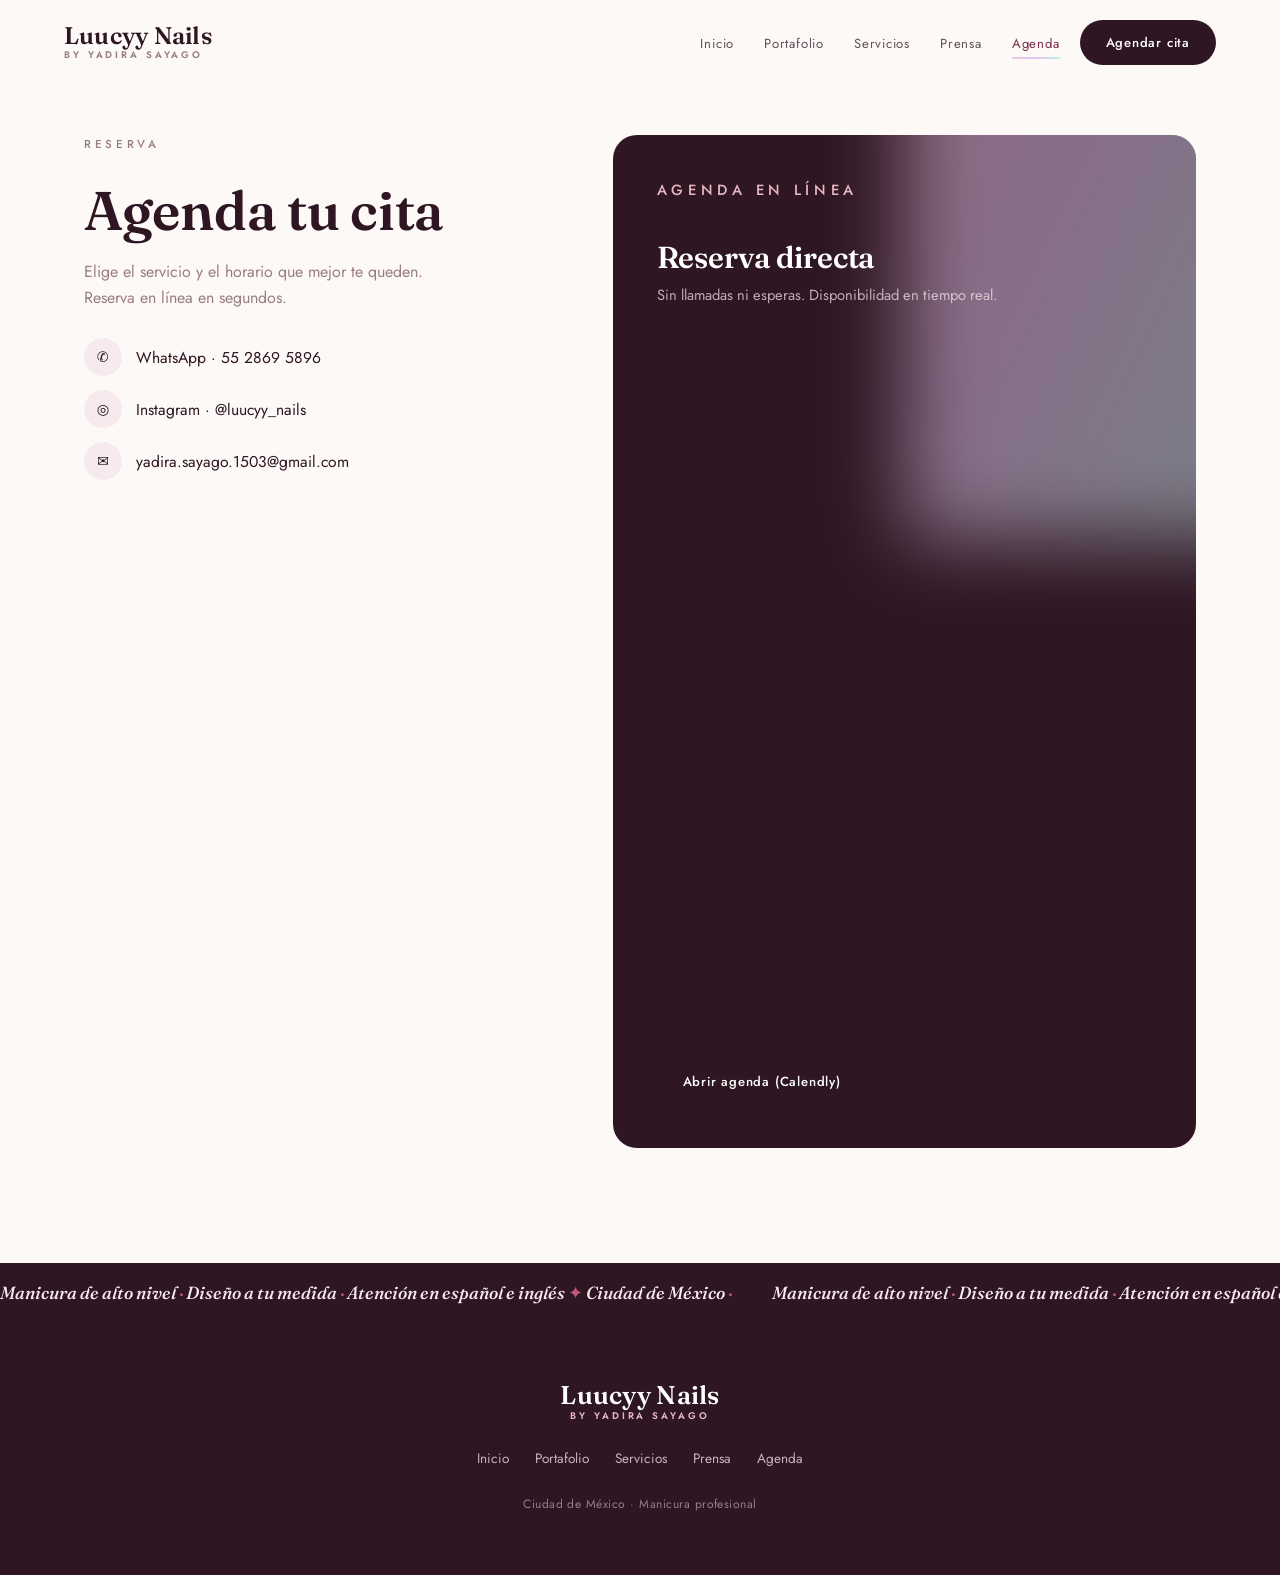
==== commit 8d76f6dc: "Add Calendly widget; update images & layout Embed Calendly inline widget in agenda.html (keeps exter" ====
--- a/agenda.html
+++ b/agenda.html
@@ -43,8 +43,12 @@
         <p class="eyebrow">Agenda en línea</p>
         <h3>Reserva directa</h3>
         <p>Sin llamadas ni esperas. Disponibilidad en tiempo real.</p>
-        <p class="fake">Aquí se integra el <b>widget de Calendly</b> embebido, para elegir día y hora dentro de la misma página.</p>
-        <a class="btn btn-primary" href="https://calendly.com/yadira-sayago-1503/manicura" target="_blank" rel="noopener"><span>Abrir agenda (Calendly)</span></a>
+	<!-- Principio del widget integrado de Calendly -->
+	<div class="calendly-inline-widget" data-url="https://calendly.com/yadira-sayago-1503/manicura?hide_event_type_details=1" style="min-width:320px;height:700px;"></div>
+	<script type="text/javascript" src="https://assets.calendly.com/assets/external/widget.js" async></script>
+	<!-- Final del widget integrado de Calendly -->        
+	<br>
+	<a class="btn btn-primary" href="https://calendly.com/yadira-sayago-1503/manicura" target="_blank" rel="noopener"><span>Abrir agenda (Calendly)</span></a>
       </div>
     </div>
   </section>
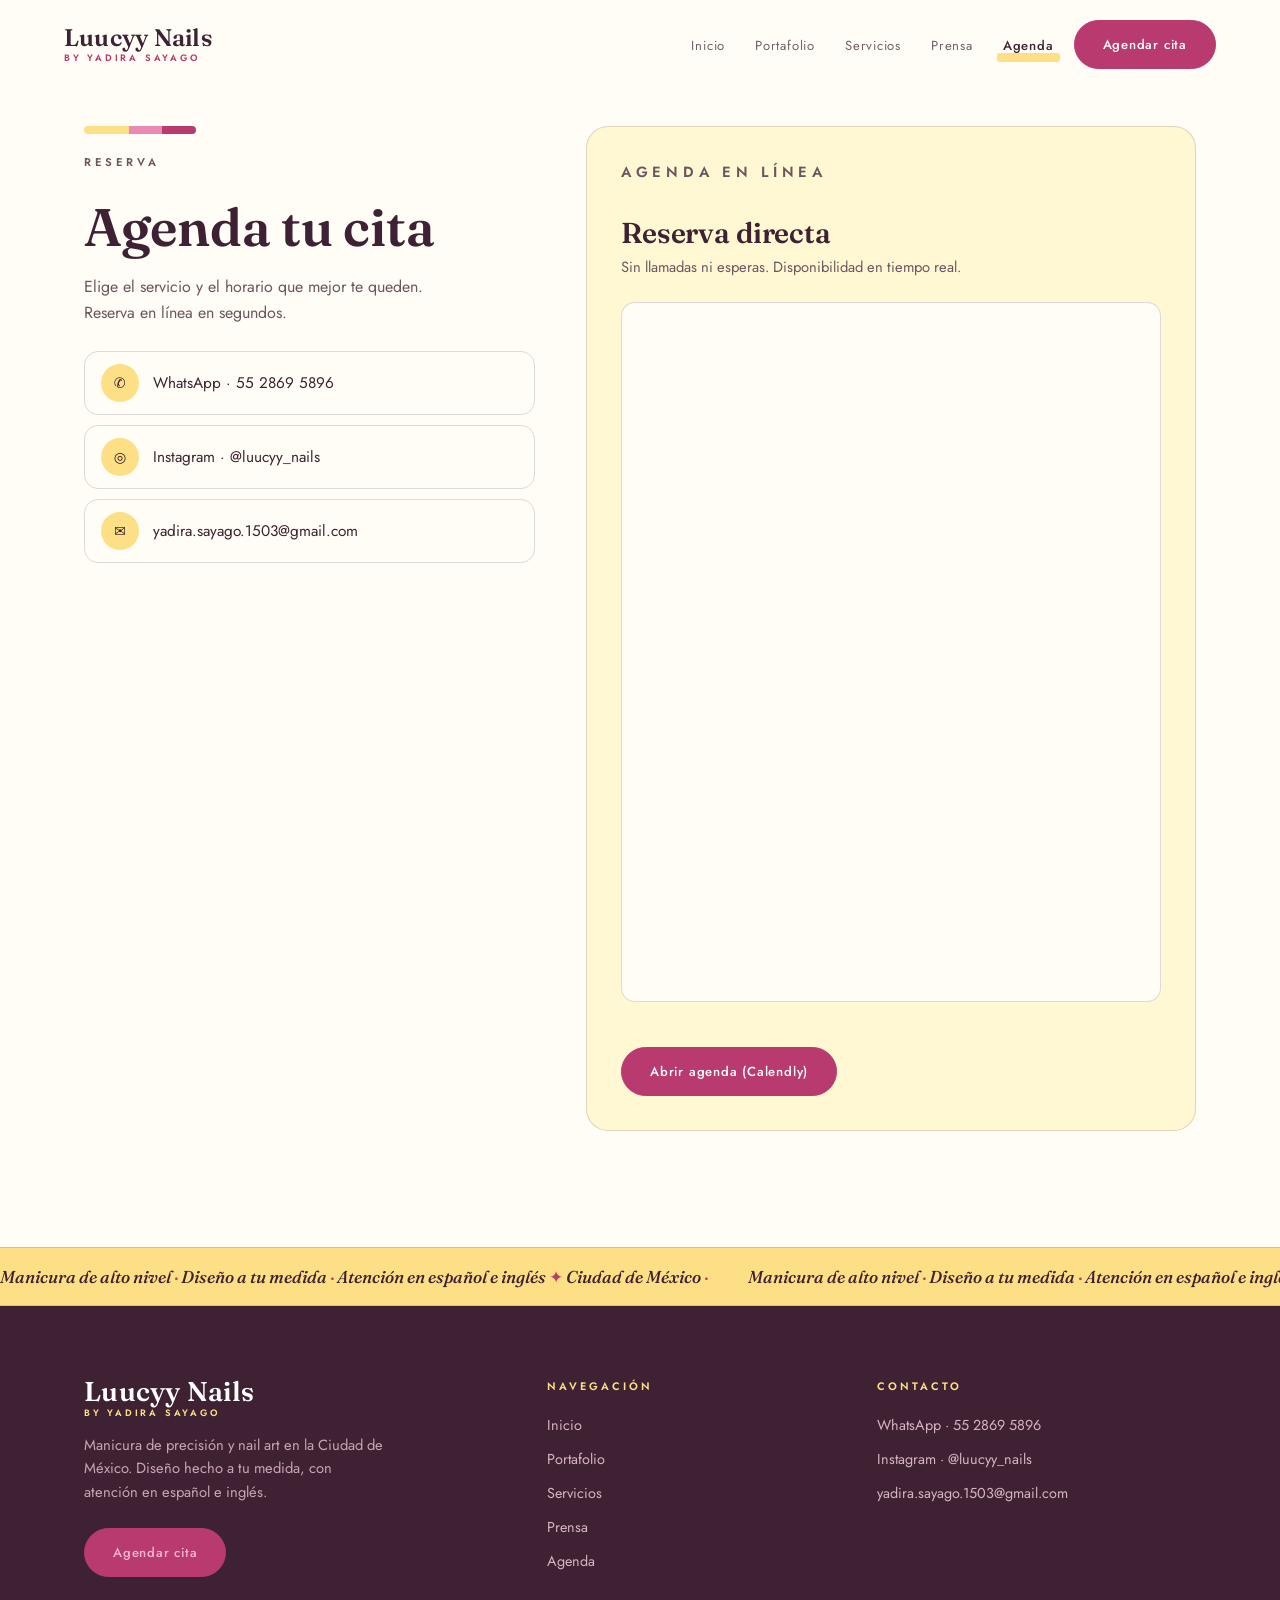
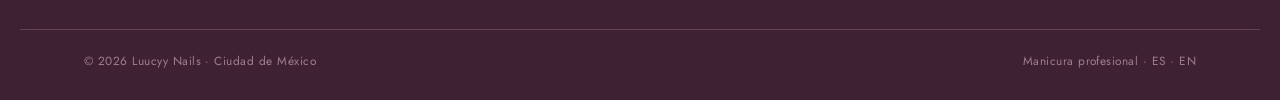
==== commit a1be3f7b: "Revamp site styles, footer and branding Introduce a brand kit and refreshed UI: new CSS variables, g" ====
--- a/agenda.html
+++ b/agenda.html
@@ -30,6 +30,7 @@
   <section class="section first" aria-labelledby="ag-h">
     <div class="book">
       <div class="intro">
+        <div class="rule reveal" aria-hidden="true"></div>
         <p class="eyebrow reveal">Reserva</p>
         <h2 id="ag-h" class="reveal">Agenda tu cita</h2>
         <p class="reveal">Elige el servicio y el horario que mejor te queden. Reserva en línea en segundos.</p>
@@ -60,12 +61,35 @@
   <span>Manicura de alto nivel <span class="dot">·</span> Diseño a tu medida <span class="dot">·</span> Atención en español e inglés <span class="dot">✦</span> Ciudad de México <span class="dot">·</span> </span>
 </div></div>
 <footer class="foot">
-  <p class="brand">Luucyy Nails<small>by Yadira Sayago</small></p>
-  <nav aria-label="Pie de página"><ul>
-    <li><a href="index.html">Inicio</a></li><li><a href="portafolio.html">Portafolio</a></li>
-    <li><a href="servicios.html">Servicios</a></li><li><a href="prensa.html">Prensa</a></li><li><a href="agenda.html">Agenda</a></li>
-  </ul></nav>
-  <p class="fine">Ciudad de México · Manicura profesional</p>
+  <div class="foot-top">
+    <div class="foot-col">
+      <p class="brand">Luucyy Nails<small>by Yadira Sayago</small></p>
+      <p class="foot-pitch">Manicura de precisión y nail art en la Ciudad de México. Diseño hecho a tu medida, con atención en español e inglés.</p>
+      <a class="btn btn-primary" href="agenda.html"><span>Agendar cita</span></a>
+    </div>
+    <nav class="foot-col" aria-label="Pie de página">
+      <p class="foot-h">Navegación</p>
+      <ul>
+        <li><a href="index.html">Inicio</a></li>
+        <li><a href="portafolio.html">Portafolio</a></li>
+        <li><a href="servicios.html">Servicios</a></li>
+        <li><a href="prensa.html">Prensa</a></li>
+        <li><a href="agenda.html">Agenda</a></li>
+      </ul>
+    </nav>
+    <div class="foot-col">
+      <p class="foot-h">Contacto</p>
+      <ul>
+        <li><a href="https://wa.me/525528695896" target="_blank" rel="noopener">WhatsApp · 55 2869 5896</a></li>
+        <li><a href="https://instagram.com/luucyy_nails" target="_blank" rel="noopener">Instagram · @luucyy_nails</a></li>
+        <li><a href="mailto:yadira.sayago.1503@gmail.com">yadira.sayago.1503@gmail.com</a></li>
+      </ul>
+    </div>
+  </div>
+  <div class="foot-bottom">
+    <p class="fine">© 2026 Luucyy Nails · Ciudad de México</p>
+    <p class="fine">Manicura profesional · ES · EN</p>
+  </div>
 </footer>
 <div class="dock" id="dock">
   <a class="btn fab-wa" href="https://wa.me/525528695896" target="_blank" rel="noopener"><span>WhatsApp</span></a>
--- a/assets/styles.css
+++ b/assets/styles.css
@@ -1,18 +1,39 @@
 /* ===========================================================
    Luucyy Nails · estilos
+   Brand Kit v1 — cada color en su rol:
+
+   #FFFDF6 warm white .... lienzo principal de las páginas
+   #EDE8D0 cream ......... fondo de secciones y bloques
+   #FFF8D2 lemon ......... fondo suave de TARJETAS
+   #FFD7E9 petal ......... fondo de tarjeta y secciones delicadas
+   #FDDF85 jasmine ....... bloques, franjas y detalles de marca
+   #EB89B5 pink .......... etiquetas, rellenos y realces
+   #B83A6E raspberry ..... botones y enlaces
+   #3E2233 ink ........... texto, iconos y CONTORNOS · ancla oscura
+
    Display: Fraunces · Cuerpo: Jost
    =========================================================== */
 :root{
-  --ink:#2E1622; --wine:#7A2E4A; --rose:#C15A78; --rose-soft:#E8B7C4;
-  --petal:#F7EAEE; --cream:#FDF9F7; --champ:#C6A15B; --muted:#9A7C86;
-  --chrome:linear-gradient(115deg,#f5c6d8 0%,#e3c4ef 22%,#c3e9ea 46%,#f3e6c2 68%,#f0bcd2 88%,#dcc4ee 100%);
-  --shadow:0 24px 60px -28px rgba(46,22,34,.45);
+  --ink:#3E2233; --raspberry:#B83A6E;
+  --jasmine:#FDDF85; --lemon:#FFF8D2;
+  --pink:#EB89B5; --petal:#FFD7E9;
+  --cream:#EDE8D0; --white:#FFFDF6;
+  --muted:#6d5560;
+
+  /* contornos: ink diluido, nunca un gris neutro */
+  --line:rgba(62,34,51,.16);
+  --line-soft:rgba(62,34,51,.1);
+  /* la firma de marca: amarillo · rosa · frambuesa */
+  --rule:linear-gradient(90deg,var(--jasmine) 0 40%,var(--pink) 40% 70%,var(--raspberry) 70% 100%);
+  --shadow:0 24px 60px -30px rgba(62,34,51,.38);
+
   --serif:"Fraunces",Georgia,serif; --sans:"Jost",system-ui,sans-serif;
   --maxw:1240px;
+  --hero-focus:center center;
 }
 *{margin:0;padding:0;box-sizing:border-box}
 html{scroll-behavior:smooth;-webkit-text-size-adjust:100%}
-body{font-family:var(--sans);color:var(--ink);background:var(--cream);line-height:1.6;
+body{font-family:var(--sans);color:var(--ink);background:var(--white);line-height:1.6;
   overflow-x:hidden;-webkit-font-smoothing:antialiased;text-rendering:optimizeLegibility}
 h1,h2,h3{font-family:var(--serif);font-weight:600;line-height:1.1;letter-spacing:-.005em;
   font-optical-sizing:auto;font-variation-settings:"wght" 600,"opsz" 42}
@@ -21,204 +42,265 @@
 ul{list-style:none}
 button{font:inherit}
 
-.eyebrow{font-family:var(--sans);font-size:.72rem;font-weight:500;letter-spacing:.32em;
-  text-transform:uppercase;color:var(--rose)}
+.eyebrow{font-family:var(--sans);font-size:.7rem;font-weight:600;letter-spacing:.32em;
+  text-transform:uppercase;color:var(--raspberry)}
 .center{text-align:center}
 
-.chrome{background:var(--chrome);background-size:280% 280%;-webkit-background-clip:text;background-clip:text;color:transparent;animation:sheen 7s ease-in-out infinite}
-@keyframes sheen{0%{background-position:0% 50%}50%{background-position:100% 50%}100%{background-position:0% 50%}}
-.name-accent{display:inline-block;padding-bottom:.08em;line-height:1.5;
-  background:linear-gradient(115deg,#7A2E4A,#C15A78 45%,#A06A3C 70%,#7A2E4A);
-  -webkit-background-clip:text;background-clip:text;color:transparent;font-style:italic;
-  font-variation-settings:"wght" 600,"opsz" 40}
+/* firma de marca · detalle jasmine→pink→raspberry */
+.rule{height:8px;width:112px;border-radius:8px;background:var(--rule);margin:0 0 20px}
+.rule.sm{height:6px;width:80px;margin-bottom:16px}
+
+/* el apellido en itálica frambuesa, como el logotipo del manual */
+.name-accent{font-style:italic;color:var(--raspberry);font-variation-settings:"wght" 600,"opsz" 40}
+
+/* etiqueta · relleno rosa, texto ink (rol de Pink Carnation) */
+/* el contorno ink define la forma: sobre el lienzo claro, el jasmine solo da 1.28:1 */
+.tag{display:inline-flex;align-items:center;font-family:var(--sans);font-size:.74rem;font-weight:600;
+  letter-spacing:.06em;padding:6px 14px;border-radius:999px;background:var(--pink);color:var(--ink);
+  border:1px solid var(--line)}
+.tag.y{background:var(--jasmine)}
+
+/* secciones y bloques · crema; delicadas · petal */
+.band--cream{background:var(--cream)}
+.band--petal{background:var(--petal)}
+/* en crema, raspberry se queda a 4.4:1 — el manual pide ink */
+.band--cream .eyebrow{color:var(--ink)}
 
 /* ---- HEADER / NAV ---- */
 .nav{position:fixed;inset:0 0 auto 0;z-index:60;display:flex;align-items:center;gap:20px;justify-content:space-between;
-  padding:20px clamp(20px,5vw,64px);transition:.4s ease;background:transparent}
-.nav.scrolled{background:rgba(253,249,247,.85);backdrop-filter:blur(14px);padding-top:14px;padding-bottom:14px;box-shadow:0 1px 0 rgba(122,46,74,.08)}
+  padding:20px clamp(20px,5vw,64px);transition:.35s ease;background:transparent}
+.nav.scrolled{background:rgba(255,253,246,.94);backdrop-filter:blur(14px);padding-top:13px;padding-bottom:13px;
+  border-bottom:1px solid var(--line)}
 .brand{font-family:var(--serif);font-size:1.5rem;font-weight:600;line-height:1;letter-spacing:.01em;
   font-variation-settings:"wght" 600,"opsz" 30}
-.brand small{font-family:var(--sans);font-size:.6rem;letter-spacing:.3em;text-transform:uppercase;color:var(--muted);display:block;margin-top:3px;font-weight:500}
+/* sobre el lienzo claro NO puede ir en jasmine (1.28:1); raspberry es el tono
+   cálido de marca que sí pasa (5.33:1). En el footer sí va jasmine: 10.85:1 */
+.brand small{font-family:var(--sans);font-size:.58rem;letter-spacing:.3em;text-transform:uppercase;
+  color:var(--raspberry);display:block;margin-top:3px;font-weight:600}
 .nav nav{margin-left:auto}
 .links{display:flex;align-items:center;gap:30px}
-.links a{font-size:.82rem;letter-spacing:.06em;color:var(--ink);position:relative;padding:4px 0;opacity:.75;transition:.25s}
+.links a{font-size:.82rem;letter-spacing:.06em;color:var(--ink);position:relative;padding:4px 0;opacity:.72;transition:.25s}
 .links a:hover{opacity:1}
-.links a[aria-current]{opacity:1;color:var(--wine)}
-.links a[aria-current]:not(.btn)::after{content:"";position:absolute;left:0;right:0;bottom:-2px;height:2px;background:var(--chrome);background-size:200% 200%;border-radius:2px}
+.links a[aria-current]{opacity:1;font-weight:500}
+/* detalle de marca: bloque jasmine bajo la página activa */
+.links a[aria-current]:not(.btn)::after{content:"";position:absolute;left:-6px;right:-6px;bottom:-3px;height:9px;
+  background:var(--jasmine);border-radius:3px;z-index:-1}
+.links a[aria-current]{isolation:isolate}
 .nav-cta-mobile{display:none}
 
+/* ---- BOTONES · raspberry es el color de acción ---- */
 .btn{display:inline-flex;align-items:center;gap:8px;font-family:var(--sans);font-size:.82rem;letter-spacing:.06em;
-  font-weight:500;padding:12px 26px;border-radius:999px;cursor:pointer;border:none;transition:.3s ease;white-space:nowrap}
-.btn-primary{background:var(--ink);color:#fff;position:relative;overflow:hidden;isolation:isolate}
-.btn-primary::before{content:"";position:absolute;inset:0;z-index:-1;background:var(--chrome);background-size:220% 220%;opacity:0;transition:.35s}
-.btn-primary:hover::before{opacity:1;animation:sheen 3s linear infinite}
-.btn-primary:hover{color:var(--ink)}
-.btn-ghost{background:transparent;color:var(--ink);border:1px solid rgba(122,46,74,.28)}
-.btn-ghost:hover{border-color:var(--wine);background:rgba(122,46,74,.05)}
+  font-weight:500;padding:13px 28px;border-radius:999px;cursor:pointer;border:1px solid transparent;transition:.28s ease;white-space:nowrap}
+.btn-primary{background:var(--raspberry);color:#fff;border-color:var(--raspberry)}
+.btn-primary:hover{background:var(--ink);border-color:var(--ink)}
+.btn-ink{background:var(--ink);color:#fff;border-color:var(--ink)}
+.btn-ink:hover{background:var(--raspberry);border-color:var(--raspberry)}
+.btn-ghost{background:transparent;color:var(--ink);border-color:rgba(62,34,51,.32)}
+.btn-ghost:hover{background:var(--jasmine);border-color:var(--ink)}
 .nav-cta{flex:none}
 .burger{display:none;flex-direction:column;gap:5px;background:none;border:none;cursor:pointer;padding:6px}
 .burger span{width:24px;height:2px;background:var(--ink);border-radius:2px;transition:.3s}
 
-/* ---- SECTIONS ---- */
-.section{padding:clamp(64px,9vw,120px) clamp(20px,5vw,64px);max-width:var(--maxw);margin:0 auto}
-.section.first{padding-top:clamp(120px,15vh,180px)}
-.head-block{max-width:640px;margin-bottom:56px}
-.head-block h2{font-size:clamp(2.2rem,5vw,3.6rem);margin:14px 0 16px}
+/* ---- SECCIONES ---- */
+.section{padding:clamp(64px,9vw,116px) clamp(20px,5vw,64px);max-width:var(--maxw);margin:0 auto}
+.section.first{padding-top:clamp(116px,14vh,168px)}
+.band + .section{padding-top:clamp(56px,7vw,88px)}
+.head-block{max-width:640px;margin-bottom:52px}
+.head-block h2{font-size:clamp(2.2rem,5vw,3.5rem);margin:12px 0 16px}
 .head-block p{color:var(--muted);font-size:1.02rem}
 
-/* ---- HERO ---- */
-.hero{min-height:100svh;display:grid;grid-template-columns:1.05fr .95fr;gap:clamp(24px,4vw,60px);
-  align-items:center;padding:clamp(120px,16vh,150px) clamp(20px,5vw,64px) 60px;max-width:1300px;margin:0 auto}
-.hero-copy .eyebrow{display:block;margin-bottom:22px}
-.hero-copy h1{font-size:clamp(3.2rem,8vw,6rem);letter-spacing:-.015em;margin-bottom:8px;padding-bottom:.06em;
+/* ---- HERO · lienzo blanco, el amarillo entra como BLOQUE ---- */
+.hero{min-height:100svh;display:grid;grid-template-columns:1.05fr .95fr;gap:clamp(28px,4vw,64px);
+  align-items:center;padding:clamp(116px,15vh,150px) clamp(20px,5vw,64px) clamp(64px,8vw,96px);
+  max-width:1300px;margin:0 auto}
+.hero-copy .eyebrow{display:block;margin-bottom:18px}
+.hero-copy h1{font-size:clamp(3.2rem,8vw,5.8rem);letter-spacing:-.015em;margin-bottom:6px;padding-bottom:.06em;
   font-variation-settings:"wght" 600,"opsz" 40}
-.hero-copy .lead{max-width:440px;color:#5a3b47;font-size:1.08rem;margin:26px 0 34px}
+.hero-copy .lead{max-width:430px;color:var(--muted);font-size:1.06rem;margin:24px 0 30px}
+.hero-tags{display:flex;gap:8px;flex-wrap:wrap;margin-bottom:30px}
 .hero-cta{display:flex;gap:14px;flex-wrap:wrap}
-.hero-visual{margin:0;position:relative;aspect-ratio:4/5;border-radius:200px 200px 24px 24px;overflow:hidden;
-  background:var(--petal);box-shadow:var(--shadow)}
-.hero-visual img{width:100%;height:100%;object-fit:cover}
-
-/* ---- STATS (dl) ---- */
-.stats{display:grid;grid-template-columns:repeat(4,1fr);gap:clamp(24px,3vw,40px);
-  border-top:1px solid rgba(122,46,74,.16);border-bottom:1px solid rgba(122,46,74,.16);
-  padding:clamp(44px,6vw,72px) clamp(20px,5vw,64px);max-width:var(--maxw);margin:0 auto}
-.stat dt{font-family:var(--serif);font-size:clamp(2.8rem,6vw,4.6rem);font-weight:600;color:var(--wine);
+/* bloque jasmine sólido desplazado: el "detalle de marca" que enmarca la foto */
+.hero-visual{margin:0;position:relative;width:min(100%,500px);justify-self:end;aspect-ratio:3/4}
+.hero-visual::before{content:"";position:absolute;inset:26px -26px -26px 26px;background:var(--jasmine);
+  border-radius:180px 180px 20px 20px}
+.hero-visual img{position:relative;width:100%;height:100%;object-fit:cover;object-position:var(--hero-focus);
+  border-radius:180px 180px 20px 20px;border:1px solid var(--line)}
+
+/* ---- STATS · bloque crema con contornos ink ---- */
+.stats{display:grid;grid-template-columns:repeat(4,1fr);gap:1px;background:var(--line-soft);
+  border-top:1px solid var(--line-soft);border-bottom:1px solid var(--line-soft)}
+.stats-wrap{max-width:var(--maxw);margin:0 auto;padding:clamp(44px,6vw,72px) clamp(20px,5vw,64px)}
+.stat{background:var(--cream);padding:6px clamp(14px,2vw,28px)}
+.stat dt{font-family:var(--serif);font-size:clamp(2.6rem,5.4vw,4rem);font-weight:600;color:var(--ink);
   line-height:1;letter-spacing:-.01em;font-variation-settings:"wght" 600,"opsz" 28}
-.stat.txt dt{font-size:clamp(2rem,4.2vw,3.1rem)}
-.stat dd{font-size:.92rem;color:var(--muted);margin-top:14px;max-width:180px}
+.stat.txt dt{font-size:clamp(1.9rem,3.8vw,2.8rem)}
+.stat dd{font-size:.9rem;color:var(--muted);margin-top:12px;max-width:190px}
+/* barrita de marca sobre cada dato: en crema, el jasmine solo daría 1.06:1 —
+   el degradado aporta el rosa y la frambuesa que sí se ven */
+.stat::before{content:"";display:block;width:34px;height:6px;border-radius:6px;background:var(--rule);margin-bottom:20px}
 
 /* ---- ABOUT ---- */
-.about{display:grid;grid-template-columns:.8fr 1.2fr;gap:clamp(28px,4vw,56px);align-items:center}
-.about-photo{margin:0;aspect-ratio:4/5;border-radius:18px;overflow:hidden;background:var(--petal);box-shadow:var(--shadow)}
-.about-photo img{width:100%;height:100%;object-fit:cover}
-.about-copy h2{font-size:clamp(1.9rem,4vw,2.8rem);margin:14px 0 16px}
-.about-copy p{color:#5a3b47;margin-bottom:14px;max-width:520px}
-.about-copy .btn{margin-top:10px}
-
-/* ---- GALLERY ---- */
-.filters{display:flex;gap:10px;flex-wrap:wrap;margin-bottom:36px;padding:0}
-.chip{font-family:var(--sans);font-size:.8rem;letter-spacing:.04em;padding:9px 18px;border-radius:999px;
-  border:1px solid rgba(122,46,74,.24);background:transparent;color:var(--wine);cursor:pointer;transition:.25s}
-.chip:hover{background:rgba(193,90,120,.1)}
-.chip[aria-pressed="true"]{background:var(--ink);color:#fff;border-color:var(--ink)}
+.about{display:grid;grid-template-columns:.85fr 1.15fr;gap:clamp(30px,4vw,60px);align-items:center}
+.about-photo{margin:0;position:relative;aspect-ratio:4/5}
+.about-photo::before{content:"";position:absolute;inset:-20px 20px 20px -20px;background:var(--petal);border-radius:18px}
+.about-photo img{position:relative;width:100%;height:100%;object-fit:cover;border-radius:18px;border:1px solid var(--line)}
+.about-copy h2{font-size:clamp(1.9rem,4vw,2.8rem);margin:12px 0 16px}
+.about-copy p{color:var(--muted);margin-bottom:14px;max-width:520px}
+.about-copy .btn{margin-top:12px}
+
+/* ---- GALERÍA · fotos protagonistas, la paleta las enmarca ---- */
+.filters{display:flex;gap:9px;flex-wrap:wrap;margin-bottom:34px;padding:0}
+.chip{font-family:var(--sans);font-size:.78rem;font-weight:500;letter-spacing:.04em;padding:9px 18px;border-radius:999px;
+  border:1px solid var(--line);background:transparent;color:var(--ink);cursor:pointer;transition:.22s}
+.chip:hover{background:var(--lemon);border-color:var(--ink)}
+.chip[aria-pressed="true"]{background:var(--jasmine);color:var(--ink);border-color:var(--ink);font-weight:600}
 .grid{display:grid;grid-template-columns:repeat(auto-fill,minmax(220px,1fr));gap:18px}
 .teaser-grid{grid-template-columns:repeat(4,1fr)}
 .cell{transition:.4s cubic-bezier(.2,.7,.2,1)}
 .cell.hide{display:none}
-.tile{margin:0;cursor:zoom-in;transition:.4s cubic-bezier(.2,.7,.2,1)}
+.tile{margin:0;cursor:zoom-in;transition:.35s cubic-bezier(.2,.7,.2,1)}
 .tile img{width:100%;aspect-ratio:4/5;object-fit:cover;border-radius:14px;background:var(--petal);
-  box-shadow:0 12px 30px -18px rgba(46,22,34,.5);color:transparent;font-size:0}
-.tile figcaption{font-family:var(--serif);font-size:1.02rem;font-weight:500;margin-top:12px;color:var(--ink)}
+  border:1px solid var(--line);color:transparent;font-size:0}
+.tile figcaption{font-family:var(--serif);font-size:1rem;font-weight:500;margin-top:11px;color:var(--ink)}
 .tile:hover{transform:translateY(-4px)}
-
-/* ---- SERVICES ---- */
-.svc-grid{display:grid;grid-template-columns:repeat(3,1fr);gap:1px;background:rgba(122,46,74,.14);
-  border:1px solid rgba(122,46,74,.14);border-radius:20px;overflow:hidden}
-.svc{background:var(--cream);padding:34px 30px;transition:.35s}
-.svc:hover{background:var(--petal)}
-.svc .n{font-family:var(--serif);font-size:1.05rem;color:var(--rose);font-style:italic;font-weight:500;display:block;margin-bottom:14px}
-.svc h3{font-size:1.35rem;margin-bottom:10px}
-.svc p{color:var(--muted);font-size:.94rem}
-.badges{display:flex;gap:12px;flex-wrap:wrap;margin-top:36px}
-.badge{display:inline-flex;align-items:center;gap:9px;font-size:.85rem;color:var(--wine);
-  border:1px solid rgba(122,46,74,.24);border-radius:999px;padding:10px 20px}
-.badge::before{content:"";width:8px;height:8px;border-radius:50%;background:var(--chrome);background-size:200% 200%}
+.tile:hover img{border-color:var(--ink)}
+
+/* ---- SERVICIOS · tarjetas lemon/petal con contorno ink ---- */
+.svc-grid{display:grid;grid-template-columns:repeat(3,1fr);gap:16px}
+.svc{background:var(--lemon);border:1px solid var(--line);padding:30px 28px 32px;border-radius:20px;transition:.3s}
+.svc:nth-child(3n+2){background:var(--petal)}
+.svc:hover{border-color:var(--ink);transform:translateY(-3px)}
+/* el número va en ink: sobre la tarjeta petal, un jasmine daría 1.00:1 */
+.svc .n{display:inline-flex;font-family:var(--sans);font-size:.72rem;font-weight:600;letter-spacing:.1em;
+  background:var(--ink);color:var(--white);padding:5px 12px;border-radius:999px;margin-bottom:16px}
+.svc h3{font-size:1.3rem;margin-bottom:9px}
+.svc p{color:var(--muted);font-size:.93rem}
+.badges{display:flex;gap:10px;flex-wrap:wrap;margin-top:34px}
+.badge{display:inline-flex;align-items:center;gap:9px;font-size:.83rem;font-weight:500;color:var(--ink);
+  background:var(--jasmine);border:1px solid var(--line);border-radius:999px;padding:10px 20px}
+.badge.alt{background:var(--pink)}
+.badge::before{content:"";width:7px;height:7px;border-radius:50%;background:var(--ink)}
 
 /* ---- PRENSA ---- */
-.press-hero{display:grid;grid-template-columns:1fr 1fr;gap:clamp(24px,4vw,50px);align-items:center}
-.press-hero h2{font-size:clamp(2rem,4.5vw,3.2rem);margin:14px 0 18px}
-.press-hero p{color:var(--muted);margin-bottom:14px}
-.tv-tag{display:inline-flex;align-items:center;gap:10px;font-family:var(--serif);font-style:italic;font-weight:500;font-size:1.1rem;color:var(--wine)}
-.press-figure{margin:0;aspect-ratio:4/3;border-radius:16px;overflow:hidden;background:var(--petal)}
-.press-figure img{width:100%;height:100%;object-fit:cover}
-.press-shots{display:grid;grid-template-columns:repeat(3,1fr);gap:14px;margin-top:40px}
+.press-hero{display:grid;grid-template-columns:1fr 1fr;gap:clamp(26px,4vw,54px);align-items:center}
+.press-hero h2{font-size:clamp(2rem,4.5vw,3.1rem);margin:12px 0 18px}
+.press-hero p{color:var(--muted);margin-bottom:16px}
+.press-figure{margin:0;position:relative;aspect-ratio:4/3}
+.press-figure::before{content:"";position:absolute;inset:22px -22px -22px 22px;background:var(--jasmine);border-radius:16px}
+.press-figure img{position:relative;width:100%;height:100%;object-fit:cover;border-radius:16px;border:1px solid var(--line)}
+.press-shots{display:grid;grid-template-columns:repeat(3,1fr);gap:16px}
 .press-shots .tile img{aspect-ratio:3/4}
 
 /* ---- AGENDA ---- */
-.book{display:grid;grid-template-columns:.9fr 1.1fr;gap:clamp(28px,4vw,56px);align-items:stretch}
-.book .intro h2{font-size:clamp(2.2rem,5vw,3.4rem);margin:14px 0 18px}
-.book .intro p{color:var(--muted);margin-bottom:28px;max-width:380px}
-.contact-row{font-style:normal;display:flex;flex-direction:column;gap:14px;margin-top:24px}
-.contact-row a{display:flex;align-items:center;gap:14px;font-size:.98rem;color:var(--ink);transition:.25s}
-.contact-row a:hover{color:var(--rose)}
-.contact-row .k{width:38px;height:38px;border-radius:50%;display:grid;place-items:center;background:var(--petal);font-size:.9rem;flex:none}
-.cal{background:var(--ink);border-radius:24px;padding:clamp(28px,4vw,44px);color:var(--petal);position:relative;overflow:hidden;display:flex;flex-direction:column;justify-content:center;min-height:360px}
-.cal::before{content:"";position:absolute;top:-40%;right:-20%;width:70%;height:80%;background:var(--chrome);background-size:200% 200%;filter:blur(40px);opacity:.5;animation:sheen 10s ease-in-out infinite}
-.cal>*{position:relative;z-index:1}
-.cal .eyebrow{color:var(--rose-soft)}
-.cal h3{color:#fff;font-size:1.9rem;margin:12px 0 10px}
-.cal p{color:rgba(247,234,238,.72);font-size:.92rem;margin-bottom:26px}
-.cal .fake{border:1px dashed rgba(247,234,238,.35);border-radius:14px;padding:22px;margin-bottom:22px;font-size:.85rem;color:rgba(247,234,238,.7)}
-.cal .fake b{color:#fff;font-family:var(--serif);font-style:italic;font-weight:500}
-
-/* ---- FOOTER ---- */
-.foot{background:var(--ink);color:var(--petal);padding:60px clamp(20px,5vw,64px);text-align:center}
-.foot .brand{color:#fff;font-size:1.6rem}
-.foot .brand small{color:var(--rose-soft)}
-.foot nav ul{display:flex;gap:26px;justify-content:center;flex-wrap:wrap;margin:26px 0;font-size:.85rem}
-.foot nav a{opacity:.75}
-.foot nav a:hover{opacity:1}
-.foot .fine{font-size:.75rem;color:rgba(247,234,238,.5);letter-spacing:.04em}
-
-/* ---- MARQUEE (decorativo) ---- */
-.marquee{background:var(--ink);color:var(--petal);overflow:hidden;white-space:nowrap;padding:16px 0}
+.book{display:grid;grid-template-columns:.85fr 1.15fr;gap:clamp(30px,4vw,56px);align-items:start}
+.book .intro h2{font-size:clamp(2.2rem,5vw,3.3rem);margin:12px 0 18px}
+.book .intro p{color:var(--muted);margin-bottom:26px;max-width:380px}
+.contact-row{font-style:normal;display:flex;flex-direction:column;gap:10px;margin-top:24px}
+.contact-row a{display:flex;align-items:center;gap:14px;font-size:.96rem;color:var(--ink);
+  border:1px solid var(--line);border-radius:14px;padding:12px 16px;transition:.25s}
+.contact-row a:hover{background:var(--lemon);border-color:var(--ink)}
+/* iconos en ink sobre círculo jasmine */
+.contact-row .k{width:38px;height:38px;border-radius:50%;display:grid;place-items:center;background:var(--jasmine);
+  color:var(--ink);font-size:.9rem;flex:none}
+/* tarjeta de reserva · fondo suave lemon, contorno ink */
+.cal{background:var(--lemon);border:1px solid var(--line);border-radius:22px;padding:clamp(22px,3vw,34px);
+  color:var(--ink);display:flex;flex-direction:column}
+.cal h3{font-size:1.8rem;margin:10px 0 8px}
+.cal p{color:var(--muted);font-size:.92rem;margin-bottom:22px}
+.cal .calendly-inline-widget{border-radius:14px;overflow:hidden;background:var(--white);border:1px solid var(--line)}
+.cal .btn{align-self:flex-start;margin-top:20px}
+
+/* ---- MARQUEE · la franja jasmine ---- */
+.marquee{background:var(--jasmine);color:var(--ink);overflow:hidden;white-space:nowrap;padding:15px 0;
+  border-top:1px solid var(--line);border-bottom:1px solid var(--line)}
 .marquee-track{display:inline-flex;gap:40px;animation:slide 26s linear infinite}
-.marquee span{font-family:var(--serif);font-style:italic;font-size:1.1rem;font-variation-settings:"wght" 500,"opsz" 36}
-.marquee .dot{color:var(--rose);font-style:normal}
+.marquee span{font-family:var(--serif);font-style:italic;font-size:1.08rem;font-variation-settings:"wght" 500,"opsz" 36}
+.marquee .dot{color:var(--raspberry);font-style:normal}
 @keyframes slide{from{transform:translateX(0)}to{transform:translateX(-50%)}}
 
+/* ---- FOOTER · ancla oscura de la marca ---- */
+/* sin franja decorativa aquí: el marquee jasmine ya es la franja, y su borde
+   contra el ink (10.85:1) es corte suficiente. Dos franjas seguidas se comían entre sí. */
+.foot{background:var(--ink);color:var(--petal)}
+.foot-top{display:grid;grid-template-columns:1.5fr 1fr 1.2fr;gap:clamp(28px,5vw,64px);
+  max-width:var(--maxw);margin:0 auto;padding:clamp(48px,6vw,72px) clamp(20px,5vw,64px) clamp(36px,4vw,52px)}
+.foot .brand{color:#fff;font-size:1.7rem}
+.foot .brand small{color:var(--jasmine)}
+.foot-pitch{color:rgba(255,215,233,.72);font-size:.92rem;margin:16px 0 24px;max-width:300px}
+.foot-h{font-family:var(--sans);font-size:.68rem;font-weight:600;letter-spacing:.28em;text-transform:uppercase;
+  color:var(--jasmine);margin-bottom:18px}
+.foot-col ul{display:flex;flex-direction:column;gap:11px;font-size:.9rem}
+.foot-col a{color:rgba(255,215,233,.8);transition:.22s}
+.foot-col a:hover{color:#fff}
+.foot-bottom{border-top:1px solid rgba(255,215,233,.18);max-width:var(--maxw);margin:0 auto;
+  padding:22px clamp(20px,5vw,64px) 30px;display:flex;justify-content:space-between;gap:14px;flex-wrap:wrap}
+.foot .fine{font-size:.74rem;color:rgba(255,215,233,.5);letter-spacing:.04em}
+
 /* ---- DOCK ---- */
-.dock{position:fixed;right:20px;bottom:20px;z-index:55;display:flex;flex-direction:column;gap:12px;
+.dock{position:fixed;right:20px;bottom:20px;z-index:55;display:flex;flex-direction:column;gap:10px;
   opacity:0;transform:translateY(20px);transition:.4s;pointer-events:none}
 .dock.show{opacity:1;transform:none;pointer-events:auto}
-.dock .btn{box-shadow:var(--shadow)}
-.fab-wa{background:#25623f;color:#fff}
-.fab-wa:hover{background:#1f5334;color:#fff}
+/* el dock flota sobre lienzo claro Y sobre el footer ink: el aro warm white
+   lo despega del oscuro (ink sobre ink daba 1.00:1) sin notarse en lo claro */
+.dock .btn{border-color:var(--ink);box-shadow:0 0 0 2px var(--white),var(--shadow)}
+.fab-wa{background:var(--jasmine);color:var(--ink)}
+.fab-wa:hover{background:var(--ink);color:var(--white)}
 
 /* ---- LIGHTBOX (dialog) ---- */
-.lb{border:none;padding:0;max-width:460px;width:calc(100% - 40px);border-radius:20px;
-  background:var(--cream);box-shadow:var(--shadow);overflow:hidden}
-.lb::backdrop{background:rgba(28,12,18,.72);backdrop-filter:blur(6px)}
+/* margin:auto lo recentra: el reset `*{margin:0}` mata el default del <dialog> */
+.lb{border:1px solid var(--line);padding:0;margin:auto;width:min(760px,calc(100% - 32px));max-width:760px;
+  max-height:92svh;border-radius:20px;background:var(--white);box-shadow:var(--shadow);overflow:auto}
+.lb::backdrop{background:rgba(62,34,51,.82);backdrop-filter:blur(6px)}
 .lb figure{margin:0;position:relative}
-.lb img{width:100%;aspect-ratio:4/5;object-fit:cover;background:var(--petal)}
-.lb .info{padding:22px 24px}
-.lb .info .eyebrow{margin-bottom:8px;display:block}
-.lb .info h3{font-size:1.4rem;margin-bottom:6px}
-.lb .info p{color:var(--muted);font-size:.88rem}
-.lb-close{position:absolute;top:14px;right:14px;width:40px;height:40px;border-radius:50%;border:none;
-  background:rgba(253,249,247,.92);cursor:pointer;font-size:1.1rem;color:var(--ink)}
+.lb img{width:100%;height:auto;max-height:70svh;object-fit:contain;background:var(--ink)}
+.lb .info{padding:20px 24px 24px;background:var(--lemon);border-top:1px solid var(--line)}
+.lb .info .eyebrow{margin-bottom:7px;display:block}
+.lb .info h3{font-size:1.35rem;margin-bottom:5px}
+.lb .info p{color:var(--muted);font-size:.87rem}
+.lb-close{position:absolute;top:14px;right:14px;z-index:2;width:40px;height:40px;border-radius:50%;
+  border:1px solid var(--ink);background:var(--jasmine);cursor:pointer;font-size:1.05rem;color:var(--ink)}
+.tile:focus-visible{outline:3px solid var(--raspberry);outline-offset:5px;border-radius:14px}
 
 /* ---- REVEAL ---- */
-.reveal{opacity:0;transform:translateY(26px);transition:.8s cubic-bezier(.2,.7,.2,1)}
+.reveal{opacity:0;transform:translateY(24px);transition:.75s cubic-bezier(.2,.7,.2,1)}
 .reveal.in{opacity:1;transform:none}
 
 /* ---- RESPONSIVE ---- */
 @media(max-width:1000px){
   .svc-grid{grid-template-columns:repeat(2,1fr)}
+  .foot-top{grid-template-columns:1fr 1fr}
 }
 @media(max-width:900px){
-  .hero{grid-template-columns:1fr;min-height:auto;gap:36px}
-  .hero-visual{max-width:420px;margin:0 auto;width:100%}
-  .stats{grid-template-columns:repeat(2,1fr);gap:34px 24px}
+  .hero{grid-template-columns:1fr;min-height:auto;gap:52px}
+  .hero-visual{max-width:400px;margin:0 auto;width:100%;justify-self:center}
+  .hero-visual::before{inset:20px -20px -20px 20px}
+  .stats{grid-template-columns:repeat(2,1fr)}
   .press-hero,.book{grid-template-columns:1fr}
   .about{grid-template-columns:1fr}
-  .about-photo{max-width:340px;margin:0 auto;width:100%}
+  .about-photo{max-width:320px;margin:0 auto 0 20px;width:100%}
   .teaser-grid{grid-template-columns:1fr 1fr}
   .nav nav{margin-left:0}
   .links{display:none}
-  .links.open{display:flex;position:fixed;top:62px;left:0;right:0;flex-direction:column;align-items:stretch;gap:0;
-    background:rgba(253,249,247,.98);backdrop-filter:blur(14px);padding:12px 24px 24px;box-shadow:var(--shadow)}
+  .links.open{display:flex;position:fixed;top:60px;left:0;right:0;flex-direction:column;align-items:stretch;gap:0;
+    background:var(--white);padding:10px 24px 24px;border-bottom:1px solid var(--line);box-shadow:var(--shadow)}
   .links.open li{padding:0}
-  .links.open a{display:block;padding:14px 0;border-bottom:1px solid rgba(122,46,74,.1);font-size:1rem}
+  .links.open a{display:block;padding:14px 0;border-bottom:1px solid var(--line-soft);font-size:1rem;opacity:1}
+  .links.open a[aria-current]:not(.btn)::after{display:none}
+  .links.open a[aria-current]{color:var(--raspberry)}
   .links.open .nav-cta-mobile{display:block;margin-top:16px}
   .links.open .nav-cta-mobile a{border:none;justify-content:center}
+  .links.open .nav-cta-mobile a.btn-primary{display:flex;align-items:center;justify-content:center;width:100%;
+    padding:13px 28px;background:var(--raspberry);color:#fff;opacity:1}
   .nav-cta{display:none}
   .burger{display:flex}
 }
+@media(max-width:620px){
+  .foot-top{grid-template-columns:1fr;gap:34px}
+}
 @media(max-width:560px){
   .svc-grid{grid-template-columns:1fr}
-  .stats{grid-template-columns:1fr 1fr}
   .press-shots{grid-template-columns:1fr 1fr}
   .grid{grid-template-columns:1fr 1fr;gap:12px}
+  .about-photo{margin-left:16px}
 }
 @media(prefers-reduced-motion:reduce){*{animation:none!important;transition:none!important}.reveal{opacity:1;transform:none}}
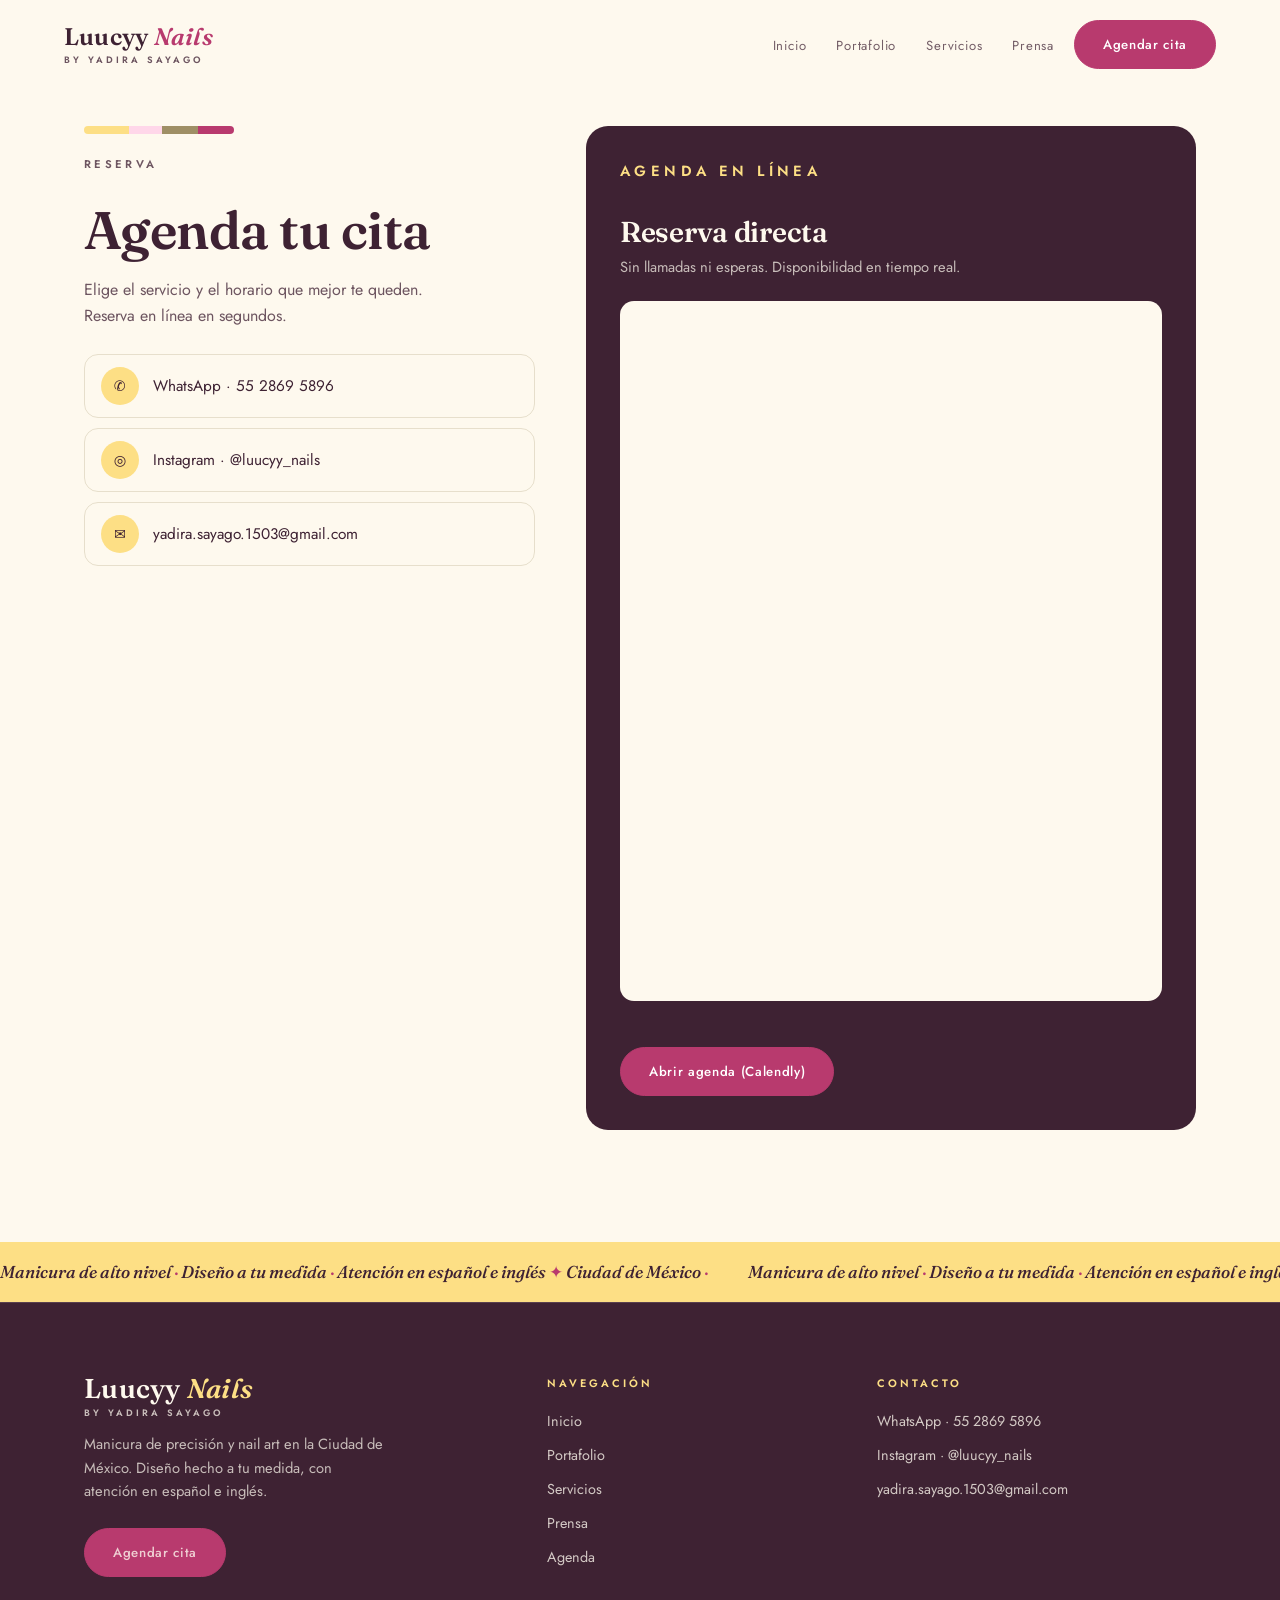
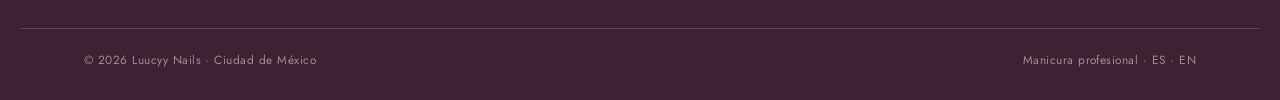
==== commit 60ad0ce6: "Refresh brand system and layout Updated the site’s visual system and page structure across the stati" ====
--- a/agenda.html
+++ b/agenda.html
@@ -12,18 +12,17 @@
 </head>
 <body>
 <header class="nav" id="nav">
-  <a class="brand" href="index.html"><span>Luucyy Nails</span><small>by Yadira Sayago</small></a>
+  <a class="brand" href="index.html"><span>Luucyy <em>Nails</em></span><small>by Yadira Sayago</small></a>
   <nav aria-label="Navegación principal">
     <ul class="links" id="links">
       <li><a href="index.html">Inicio</a></li>
       <li><a href="portafolio.html">Portafolio</a></li>
       <li><a href="servicios.html">Servicios</a></li>
       <li><a href="prensa.html">Prensa</a></li>
-      <li><a href="agenda.html" aria-current="page">Agenda</a></li>
       <li class="nav-cta-mobile"><a class="btn btn-primary" href="agenda.html"><span>Agendar cita</span></a></li>
     </ul>
   </nav>
-  <a class="btn btn-primary nav-cta" href="agenda.html"><span>Agendar cita</span></a>
+  <a class="btn btn-primary nav-cta" href="agenda.html" aria-current="page"><span>Agendar cita</span></a>
   <button class="burger" id="burger" aria-label="Abrir menú" aria-expanded="false"><span></span><span></span><span></span></button>
 </header>
 <main>
@@ -63,7 +62,7 @@
 <footer class="foot">
   <div class="foot-top">
     <div class="foot-col">
-      <p class="brand">Luucyy Nails<small>by Yadira Sayago</small></p>
+      <p class="brand">Luucyy <em>Nails</em><small>by Yadira Sayago</small></p>
       <p class="foot-pitch">Manicura de precisión y nail art en la Ciudad de México. Diseño hecho a tu medida, con atención en español e inglés.</p>
       <a class="btn btn-primary" href="agenda.html"><span>Agendar cita</span></a>
     </div>
--- a/assets/styles.css
+++ b/assets/styles.css
@@ -1,31 +1,43 @@
 /* ===========================================================
    Luucyy Nails · estilos
-   Brand Kit v1 — cada color en su rol:
-
-   #FFFDF6 warm white .... lienzo principal de las páginas
-   #EDE8D0 cream ......... fondo de secciones y bloques
-   #FFF8D2 lemon ......... fondo suave de TARJETAS
-   #FFD7E9 petal ......... fondo de tarjeta y secciones delicadas
-   #FDDF85 jasmine ....... bloques, franjas y detalles de marca
-   #EB89B5 pink .......... etiquetas, rellenos y realces
-   #B83A6E raspberry ..... botones y enlaces
-   #3E2233 ink ........... texto, iconos y CONTORNOS · ancla oscura
-
-   Display: Fraunces · Cuerpo: Jost
+   Manual de marca v2
+
+   RITMO DE SECCIONES (manual 04) — de arriba a abajo:
+     Warm White  portada y contenido · fondo por defecto
+     Mint Cream  sección alterna · separa sin romper el tono
+     Jasmine     momento de marca · UNA franja fuerte por página
+     Petal Frost bloque delicado · servicios, testimonios, notas
+     Ink         agenda y pie · cierra la página
+
+   REGLAS QUE NO SE ROMPEN
+     · Todo el texto en Ink; blanco solo sobre Ink, Olive Deep o Raspberry.
+     · Nunca texto sobre Olive #9F8F65, en ningún color. Es solo decorativo.
+     · Nunca texto escrito en olivo ni en amarillo.
+     · Raspberry solo para botones y enlaces.
+     · El amarillo aparece una o dos veces por página, no más.
+     · Nada de pastel sobre pastel.
    =========================================================== */
 :root{
-  --ink:#3E2233; --raspberry:#B83A6E;
-  --jasmine:#FDDF85; --lemon:#FFF8D2;
-  --pink:#EB89B5; --petal:#FFD7E9;
-  --cream:#EDE8D0; --white:#FFFDF6;
+  /* base */
+  --white:#FEF9EE;      /* lienzo principal */
+  --jasmine:#FDDF85;    /* amarillo protagonista */
+  --petal:#FFD7E9;      /* rosa suave */
+  --olive:#9F8F65;      /* tierra · SOLO decorativo, jamás con texto */
+  --ink:#3E2233;        /* todo el texto */
+
+  /* sistema */
+  --raspberry:#B83A6E;  /* botones y enlaces */
+  --raspberry-dark:#9D2F5C;
+  --mint:#F2FEDC;       /* fondo alterno */
+  --olive-deep:#6F6240; /* bloques oscuros con texto */
+
+  /* utilidades · bordes y separadores en olivo al 25% (manual 04) */
+  --line:rgba(159,143,101,.25);
+  --line-strong:rgba(159,143,101,.45);
+  /* sombras siempre cálidas, nunca grises (manual 04) */
+  --shadow:0 20px 50px -24px rgba(62,34,51,.35);
+  --shadow-photo:0 26px 54px -26px rgba(62,34,51,.45),0 6px 16px -10px rgba(62,34,51,.22);
   --muted:#6d5560;
-
-  /* contornos: ink diluido, nunca un gris neutro */
-  --line:rgba(62,34,51,.16);
-  --line-soft:rgba(62,34,51,.1);
-  /* la firma de marca: amarillo · rosa · frambuesa */
-  --rule:linear-gradient(90deg,var(--jasmine) 0 40%,var(--pink) 40% 70%,var(--raspberry) 70% 100%);
-  --shadow:0 24px 60px -30px rgba(62,34,51,.38);
 
   --serif:"Fraunces",Georgia,serif; --sans:"Jost",system-ui,sans-serif;
   --maxw:1240px;
@@ -35,124 +47,144 @@
 html{scroll-behavior:smooth;-webkit-text-size-adjust:100%}
 body{font-family:var(--sans);color:var(--ink);background:var(--white);line-height:1.6;
   overflow-x:hidden;-webkit-font-smoothing:antialiased;text-rendering:optimizeLegibility}
-h1,h2,h3{font-family:var(--serif);font-weight:600;line-height:1.1;letter-spacing:-.005em;
-  font-optical-sizing:auto;font-variation-settings:"wght" 600,"opsz" 42}
+h1,h2,h3{font-family:var(--serif);font-weight:600;line-height:1.12;letter-spacing:-.01em;
+  font-optical-sizing:auto;font-variation-settings:"wght" 600,"opsz" 40}
 a{color:inherit;text-decoration:none}
 img{max-width:100%;display:block}
 ul{list-style:none}
 button{font:inherit}
-
-.eyebrow{font-family:var(--sans);font-size:.7rem;font-weight:600;letter-spacing:.32em;
+/* foco de teclado · contorno Ink de 2px con 2px de separación (manual 04) */
+:focus-visible{outline:2px solid var(--ink);outline-offset:2px}
+
+.eyebrow{font-family:var(--sans);font-size:.7rem;font-weight:600;letter-spacing:.3em;
   text-transform:uppercase;color:var(--raspberry)}
 .center{text-align:center}
-
-/* firma de marca · detalle jasmine→pink→raspberry */
-.rule{height:8px;width:112px;border-radius:8px;background:var(--rule);margin:0 0 20px}
-.rule.sm{height:6px;width:80px;margin-bottom:16px}
-
-/* el apellido en itálica frambuesa, como el logotipo del manual */
-.name-accent{font-style:italic;color:var(--raspberry);font-variation-settings:"wght" 600,"opsz" 40}
-
-/* etiqueta · relleno rosa, texto ink (rol de Pink Carnation) */
-/* el contorno ink define la forma: sobre el lienzo claro, el jasmine solo da 1.28:1 */
-.tag{display:inline-flex;align-items:center;font-family:var(--sans);font-size:.74rem;font-weight:600;
-  letter-spacing:.06em;padding:6px 14px;border-radius:999px;background:var(--pink);color:var(--ink);
+/* enlaces de contenido · raspberry con subrayado (manual 04) */
+.prose-link{color:var(--raspberry);text-decoration:underline;text-underline-offset:3px}
+.prose-link:hover{color:var(--raspberry-dark)}
+
+/* firma de marca · jasmine · petal · olivo · raspberry */
+.rule{height:8px;width:150px;border-radius:8px;margin:0 0 22px;
+  background:linear-gradient(90deg,var(--jasmine) 0 30%,var(--petal) 30% 52%,var(--olive) 52% 76%,var(--raspberry) 76% 100%)}
+.rule.sm{height:6px;width:112px;margin-bottom:18px}
+
+/* etiquetas · siempre texto Ink. Olivo queda fuera: no admite texto */
+.tag{display:inline-flex;align-items:center;font-family:var(--sans);font-size:.74rem;font-weight:500;
+  letter-spacing:.04em;padding:6px 14px;border-radius:999px;background:var(--petal);color:var(--ink);
   border:1px solid var(--line)}
 .tag.y{background:var(--jasmine)}
-
-/* secciones y bloques · crema; delicadas · petal */
-.band--cream{background:var(--cream)}
-.band--petal{background:var(--petal)}
-/* en crema, raspberry se queda a 4.4:1 — el manual pide ink */
-.band--cream .eyebrow{color:var(--ink)}
+.tag.m{background:var(--mint)}
+
+/* ---- BANDAS · el ritmo del manual ----
+   Las secciones se disuelven en el lienzo con un degradado en los bordes, para
+   que el cambio de fondo no se sienta como un corte. Las franjas (jasmine,
+   marquee) sí van a filo limpio: son "franjas" y deben leerse como tales. */
+.band{--bg:transparent;--fade-in:130px;--fade-out:130px;
+  background:linear-gradient(180deg,
+    var(--white) 0, var(--bg) var(--fade-in),
+    var(--bg) calc(100% - var(--fade-out)), var(--white) 100%)}
+.band--mint{--bg:var(--mint)}
+.band--petal{--bg:var(--petal)}
+/* franja de marca · sin difuminado */
+.band--jasmine{--bg:var(--jasmine);--fade-in:0px;--fade-out:0px}
+/* cabecera de página: arranca sólida, no hay nada arriba que difuminar */
+.band--top{--fade-in:0px}
+/* medido: raspberry sobre petal da 4.2:1, por debajo de AA (el manual lo
+   publica como 4.5). En bloques petal el texto de acento va en Ink. */
+.band--petal .eyebrow,.band--petal .prose-link{color:var(--ink)}
+.band--ink{background:var(--ink);color:var(--white)}
+.band--ink h2,.band--ink h3{color:var(--white)}
+.band--ink .eyebrow{color:var(--jasmine)}
+.band--ink p{color:rgba(254,249,238,.75)}
+
+/* el apellido en cursiva, igual que "Nails" en el logotipo */
+.name-accent{font-style:italic;color:var(--raspberry);font-variation-settings:"wght" 600,"opsz" 40}
 
 /* ---- HEADER / NAV ---- */
 .nav{position:fixed;inset:0 0 auto 0;z-index:60;display:flex;align-items:center;gap:20px;justify-content:space-between;
   padding:20px clamp(20px,5vw,64px);transition:.35s ease;background:transparent}
-.nav.scrolled{background:rgba(255,253,246,.94);backdrop-filter:blur(14px);padding-top:13px;padding-bottom:13px;
+.nav.scrolled{background:rgba(254,249,238,.94);backdrop-filter:blur(14px);padding-top:13px;padding-bottom:13px;
   border-bottom:1px solid var(--line)}
+/* logotipo · Fraunces con "Nails" en cursiva raspberry */
 .brand{font-family:var(--serif);font-size:1.5rem;font-weight:600;line-height:1;letter-spacing:.01em;
   font-variation-settings:"wght" 600,"opsz" 30}
-/* sobre el lienzo claro NO puede ir en jasmine (1.28:1); raspberry es el tono
-   cálido de marca que sí pasa (5.33:1). En el footer sí va jasmine: 10.85:1 */
-.brand small{font-family:var(--sans);font-size:.58rem;letter-spacing:.3em;text-transform:uppercase;
-  color:var(--raspberry);display:block;margin-top:3px;font-weight:600}
+.brand em{font-style:italic;color:var(--raspberry)}
+.brand small{font-family:var(--sans);font-size:.58rem;letter-spacing:.32em;text-transform:uppercase;
+  color:var(--muted);display:block;margin-top:6px;font-weight:500}
 .nav nav{margin-left:auto}
 .links{display:flex;align-items:center;gap:30px}
 .links a{font-size:.82rem;letter-spacing:.06em;color:var(--ink);position:relative;padding:4px 0;opacity:.72;transition:.25s}
 .links a:hover{opacity:1}
-.links a[aria-current]{opacity:1;font-weight:500}
-/* detalle de marca: bloque jasmine bajo la página activa */
+.links a[aria-current]{opacity:1;font-weight:500;isolation:isolate}
 .links a[aria-current]:not(.btn)::after{content:"";position:absolute;left:-6px;right:-6px;bottom:-3px;height:9px;
   background:var(--jasmine);border-radius:3px;z-index:-1}
-.links a[aria-current]{isolation:isolate}
 .nav-cta-mobile{display:none}
 
-/* ---- BOTONES · raspberry es el color de acción ---- */
-.btn{display:inline-flex;align-items:center;gap:8px;font-family:var(--sans);font-size:.82rem;letter-spacing:.06em;
-  font-weight:500;padding:13px 28px;border-radius:999px;cursor:pointer;border:1px solid transparent;transition:.28s ease;white-space:nowrap}
+/* ---- BOTONES · Raspberry es la acción principal, siempre ---- */
+.btn{display:inline-flex;align-items:center;gap:8px;font-family:var(--sans);font-size:.83rem;letter-spacing:.05em;
+  font-weight:500;padding:13px 28px;border-radius:999px;cursor:pointer;border:1px solid transparent;
+  transition:.26s ease;white-space:nowrap}
 .btn-primary{background:var(--raspberry);color:#fff;border-color:var(--raspberry)}
-.btn-primary:hover{background:var(--ink);border-color:var(--ink)}
-.btn-ink{background:var(--ink);color:#fff;border-color:var(--ink)}
-.btn-ink:hover{background:var(--raspberry);border-color:var(--raspberry)}
-.btn-ghost{background:transparent;color:var(--ink);border-color:rgba(62,34,51,.32)}
-.btn-ghost:hover{background:var(--jasmine);border-color:var(--ink)}
+.btn-primary:hover{background:var(--raspberry-dark);border-color:var(--raspberry-dark)}
+.btn-ink{background:var(--ink);color:var(--white);border-color:var(--ink)}
+.btn-ink:hover{background:var(--raspberry);border-color:var(--raspberry);color:#fff}
+.btn-olive{background:var(--olive-deep);color:var(--white);border-color:var(--olive-deep)}
+.btn-olive:hover{background:var(--ink);border-color:var(--ink)}
+.btn-ghost{background:transparent;color:var(--ink);border-color:rgba(62,34,51,.3)}
+.btn-ghost:hover{background:var(--ink);color:var(--white);border-color:var(--ink)}
 .nav-cta{flex:none}
 .burger{display:none;flex-direction:column;gap:5px;background:none;border:none;cursor:pointer;padding:6px}
 .burger span{width:24px;height:2px;background:var(--ink);border-radius:2px;transition:.3s}
 
 /* ---- SECCIONES ---- */
-.section{padding:clamp(64px,9vw,116px) clamp(20px,5vw,64px);max-width:var(--maxw);margin:0 auto}
-.section.first{padding-top:clamp(116px,14vh,168px)}
-.band + .section{padding-top:clamp(56px,7vw,88px)}
+.section{padding:clamp(64px,9vw,112px) clamp(20px,5vw,64px);max-width:var(--maxw);margin:0 auto}
+.section.first{padding-top:clamp(116px,14vh,166px)}
 .head-block{max-width:640px;margin-bottom:52px}
-.head-block h2{font-size:clamp(2.2rem,5vw,3.5rem);margin:12px 0 16px}
+.head-block h2{font-size:clamp(2.2rem,5vw,3.4rem);margin:12px 0 16px}
 .head-block p{color:var(--muted);font-size:1.02rem}
-
-/* ---- HERO · lienzo blanco, el amarillo entra como BLOQUE ---- */
+.band--ink .head-block p{color:rgba(254,249,238,.75)}
+
+/* ---- HERO · warm white, la portada ---- */
 .hero{min-height:100svh;display:grid;grid-template-columns:1.05fr .95fr;gap:clamp(28px,4vw,64px);
-  align-items:center;padding:clamp(116px,15vh,150px) clamp(20px,5vw,64px) clamp(64px,8vw,96px);
+  align-items:center;padding:clamp(116px,15vh,148px) clamp(20px,5vw,64px) clamp(64px,8vw,96px);
   max-width:1300px;margin:0 auto}
 .hero-copy .eyebrow{display:block;margin-bottom:18px}
-.hero-copy h1{font-size:clamp(3.2rem,8vw,5.8rem);letter-spacing:-.015em;margin-bottom:6px;padding-bottom:.06em;
+.hero-copy h1{font-size:clamp(3.2rem,8vw,5.8rem);letter-spacing:-.02em;margin-bottom:6px;padding-bottom:.06em;
   font-variation-settings:"wght" 600,"opsz" 40}
 .hero-copy .lead{max-width:430px;color:var(--muted);font-size:1.06rem;margin:24px 0 30px}
 .hero-tags{display:flex;gap:8px;flex-wrap:wrap;margin-bottom:30px}
 .hero-cta{display:flex;gap:14px;flex-wrap:wrap}
-/* bloque jasmine sólido desplazado: el "detalle de marca" que enmarca la foto */
 .hero-visual{margin:0;position:relative;width:min(100%,500px);justify-self:end;aspect-ratio:3/4}
-.hero-visual::before{content:"";position:absolute;inset:26px -26px -26px 26px;background:var(--jasmine);
-  border-radius:180px 180px 20px 20px}
-.hero-visual img{position:relative;width:100%;height:100%;object-fit:cover;object-position:var(--hero-focus);
-  border-radius:180px 180px 20px 20px;border:1px solid var(--line)}
-
-/* ---- STATS · bloque crema con contornos ink ---- */
-.stats{display:grid;grid-template-columns:repeat(4,1fr);gap:1px;background:var(--line-soft);
-  border-top:1px solid var(--line-soft);border-bottom:1px solid var(--line-soft)}
+.hero-visual img{width:100%;height:100%;object-fit:cover;object-position:var(--hero-focus);
+  border-radius:180px 180px 20px 20px;border:1px solid var(--line);box-shadow:var(--shadow-photo)}
+
+/* ---- STATS · la franja Jasmine, el momento de marca de la portada ---- */
 .stats-wrap{max-width:var(--maxw);margin:0 auto;padding:clamp(44px,6vw,72px) clamp(20px,5vw,64px)}
-.stat{background:var(--cream);padding:6px clamp(14px,2vw,28px)}
+.stats{display:grid;grid-template-columns:repeat(4,1fr);gap:1px;background:rgba(62,34,51,.16)}
+/* rejilla alineada: barrita arriba, número centrado en una caja de altura fija
+   (los textos ES·EN y ✓ son más chicos) y la etiqueta anclada abajo */
+.stat{background:var(--jasmine);padding:6px clamp(14px,2vw,28px);display:flex;flex-direction:column}
 .stat dt{font-family:var(--serif);font-size:clamp(2.6rem,5.4vw,4rem);font-weight:600;color:var(--ink);
-  line-height:1;letter-spacing:-.01em;font-variation-settings:"wght" 600,"opsz" 28}
+  line-height:1;letter-spacing:-.015em;font-variation-settings:"wght" 600,"opsz" 28;
+  display:flex;align-items:center;min-height:clamp(2.6rem,5.4vw,4rem)}
 .stat.txt dt{font-size:clamp(1.9rem,3.8vw,2.8rem)}
-.stat dd{font-size:.9rem;color:var(--muted);margin-top:12px;max-width:190px}
-/* barrita de marca sobre cada dato: en crema, el jasmine solo daría 1.06:1 —
-   el degradado aporta el rosa y la frambuesa que sí se ven */
-.stat::before{content:"";display:block;width:34px;height:6px;border-radius:6px;background:var(--rule);margin-bottom:20px}
+.stat dd{font-size:.9rem;color:var(--ink);opacity:.72;margin-top:auto;padding-top:14px;max-width:190px}
+.stat::before{content:"";display:block;width:34px;height:5px;border-radius:5px;background:var(--ink);margin-bottom:20px}
 
 /* ---- ABOUT ---- */
 .about{display:grid;grid-template-columns:.85fr 1.15fr;gap:clamp(30px,4vw,60px);align-items:center}
 .about-photo{margin:0;position:relative;aspect-ratio:4/5}
-.about-photo::before{content:"";position:absolute;inset:-20px 20px 20px -20px;background:var(--petal);border-radius:18px}
-.about-photo img{position:relative;width:100%;height:100%;object-fit:cover;border-radius:18px;border:1px solid var(--line)}
+.about-photo img{width:100%;height:100%;object-fit:cover;border-radius:18px;
+  border:1px solid var(--line);box-shadow:var(--shadow-photo)}
 .about-copy h2{font-size:clamp(1.9rem,4vw,2.8rem);margin:12px 0 16px}
 .about-copy p{color:var(--muted);margin-bottom:14px;max-width:520px}
 .about-copy .btn{margin-top:12px}
 
-/* ---- GALERÍA · fotos protagonistas, la paleta las enmarca ---- */
+/* ---- GALERÍA · las fotos son las protagonistas ---- */
 .filters{display:flex;gap:9px;flex-wrap:wrap;margin-bottom:34px;padding:0}
 .chip{font-family:var(--sans);font-size:.78rem;font-weight:500;letter-spacing:.04em;padding:9px 18px;border-radius:999px;
-  border:1px solid var(--line);background:transparent;color:var(--ink);cursor:pointer;transition:.22s}
-.chip:hover{background:var(--lemon);border-color:var(--ink)}
+  border:1px solid var(--line-strong);background:transparent;color:var(--ink);cursor:pointer;transition:.22s}
+.chip:hover{background:var(--mint);border-color:var(--olive)}
 .chip[aria-pressed="true"]{background:var(--jasmine);color:var(--ink);border-color:var(--ink);font-weight:600}
 .grid{display:grid;grid-template-columns:repeat(auto-fill,minmax(220px,1fr));gap:18px}
 .teaser-grid{grid-template-columns:repeat(4,1fr)}
@@ -163,103 +195,95 @@
   border:1px solid var(--line);color:transparent;font-size:0}
 .tile figcaption{font-family:var(--serif);font-size:1rem;font-weight:500;margin-top:11px;color:var(--ink)}
 .tile:hover{transform:translateY(-4px)}
-.tile:hover img{border-color:var(--ink)}
-
-/* ---- SERVICIOS · tarjetas lemon/petal con contorno ink ---- */
+.tile:hover img{border-color:var(--olive)}
+
+/* ---- SERVICIOS · bloque delicado Petal, tarjetas en blanco ---- */
 .svc-grid{display:grid;grid-template-columns:repeat(3,1fr);gap:16px}
-.svc{background:var(--lemon);border:1px solid var(--line);padding:30px 28px 32px;border-radius:20px;transition:.3s}
-.svc:nth-child(3n+2){background:var(--petal)}
-.svc:hover{border-color:var(--ink);transform:translateY(-3px)}
-/* el número va en ink: sobre la tarjeta petal, un jasmine daría 1.00:1 */
+.svc{background:var(--white);border:1px solid var(--line);padding:30px 28px 32px;border-radius:20px;transition:.3s}
+.svc:hover{border-color:var(--olive);transform:translateY(-3px)}
 .svc .n{display:inline-flex;font-family:var(--sans);font-size:.72rem;font-weight:600;letter-spacing:.1em;
   background:var(--ink);color:var(--white);padding:5px 12px;border-radius:999px;margin-bottom:16px}
 .svc h3{font-size:1.3rem;margin-bottom:9px}
 .svc p{color:var(--muted);font-size:.93rem}
 .badges{display:flex;gap:10px;flex-wrap:wrap;margin-top:34px}
 .badge{display:inline-flex;align-items:center;gap:9px;font-size:.83rem;font-weight:500;color:var(--ink);
-  background:var(--jasmine);border:1px solid var(--line);border-radius:999px;padding:10px 20px}
-.badge.alt{background:var(--pink)}
-.badge::before{content:"";width:7px;height:7px;border-radius:50%;background:var(--ink)}
+  background:var(--white);border:1px solid var(--line-strong);border-radius:999px;padding:10px 20px}
+.badge::before{content:"";width:7px;height:7px;border-radius:50%;background:var(--olive)}
 
 /* ---- PRENSA ---- */
 .press-hero{display:grid;grid-template-columns:1fr 1fr;gap:clamp(26px,4vw,54px);align-items:center}
 .press-hero h2{font-size:clamp(2rem,4.5vw,3.1rem);margin:12px 0 18px}
 .press-hero p{color:var(--muted);margin-bottom:16px}
 .press-figure{margin:0;position:relative;aspect-ratio:4/3}
-.press-figure::before{content:"";position:absolute;inset:22px -22px -22px 22px;background:var(--jasmine);border-radius:16px}
-.press-figure img{position:relative;width:100%;height:100%;object-fit:cover;border-radius:16px;border:1px solid var(--line)}
+.press-figure img{width:100%;height:100%;object-fit:cover;border-radius:16px;
+  border:1px solid var(--line);box-shadow:var(--shadow-photo)}
 .press-shots{display:grid;grid-template-columns:repeat(3,1fr);gap:16px}
 .press-shots .tile img{aspect-ratio:3/4}
 
-/* ---- AGENDA ---- */
+/* ---- AGENDA · bloque Ink, para que el botón resalte (manual 04) ---- */
 .book{display:grid;grid-template-columns:.85fr 1.15fr;gap:clamp(30px,4vw,56px);align-items:start}
 .book .intro h2{font-size:clamp(2.2rem,5vw,3.3rem);margin:12px 0 18px}
 .book .intro p{color:var(--muted);margin-bottom:26px;max-width:380px}
 .contact-row{font-style:normal;display:flex;flex-direction:column;gap:10px;margin-top:24px}
 .contact-row a{display:flex;align-items:center;gap:14px;font-size:.96rem;color:var(--ink);
   border:1px solid var(--line);border-radius:14px;padding:12px 16px;transition:.25s}
-.contact-row a:hover{background:var(--lemon);border-color:var(--ink)}
-/* iconos en ink sobre círculo jasmine */
+.contact-row a:hover{background:var(--mint);border-color:var(--olive)}
 .contact-row .k{width:38px;height:38px;border-radius:50%;display:grid;place-items:center;background:var(--jasmine);
   color:var(--ink);font-size:.9rem;flex:none}
-/* tarjeta de reserva · fondo suave lemon, contorno ink */
-.cal{background:var(--lemon);border:1px solid var(--line);border-radius:22px;padding:clamp(22px,3vw,34px);
-  color:var(--ink);display:flex;flex-direction:column}
-.cal h3{font-size:1.8rem;margin:10px 0 8px}
-.cal p{color:var(--muted);font-size:.92rem;margin-bottom:22px}
-.cal .calendly-inline-widget{border-radius:14px;overflow:hidden;background:var(--white);border:1px solid var(--line)}
+.cal{background:var(--ink);border-radius:22px;padding:clamp(22px,3vw,34px);color:var(--white);
+  display:flex;flex-direction:column}
+.cal .eyebrow{color:var(--jasmine)}
+.cal h3{font-size:1.8rem;margin:10px 0 8px;color:var(--white)}
+.cal p{color:rgba(254,249,238,.72);font-size:.92rem;margin-bottom:22px}
+.cal .calendly-inline-widget{border-radius:14px;overflow:hidden;background:var(--white)}
 .cal .btn{align-self:flex-start;margin-top:20px}
 
-/* ---- MARQUEE · la franja jasmine ---- */
-.marquee{background:var(--jasmine);color:var(--ink);overflow:hidden;white-space:nowrap;padding:15px 0;
-  border-top:1px solid var(--line);border-bottom:1px solid var(--line)}
+/* ---- MARQUEE · la segunda franja Jasmine, justo antes del cierre Ink ---- */
+.marquee{background:var(--jasmine);color:var(--ink);overflow:hidden;white-space:nowrap;padding:16px 0}
 .marquee-track{display:inline-flex;gap:40px;animation:slide 26s linear infinite}
 .marquee span{font-family:var(--serif);font-style:italic;font-size:1.08rem;font-variation-settings:"wght" 500,"opsz" 36}
 .marquee .dot{color:var(--raspberry);font-style:normal}
 @keyframes slide{from{transform:translateX(0)}to{transform:translateX(-50%)}}
 
-/* ---- FOOTER · ancla oscura de la marca ---- */
-/* sin franja decorativa aquí: el marquee jasmine ya es la franja, y su borde
-   contra el ink (10.85:1) es corte suficiente. Dos franjas seguidas se comían entre sí. */
-.foot{background:var(--ink);color:var(--petal)}
+/* ---- FOOTER · Ink, cierra la página ---- */
+.foot{background:var(--ink);color:var(--white);border-top:1px solid rgba(254,249,238,.14)}
 .foot-top{display:grid;grid-template-columns:1.5fr 1fr 1.2fr;gap:clamp(28px,5vw,64px);
   max-width:var(--maxw);margin:0 auto;padding:clamp(48px,6vw,72px) clamp(20px,5vw,64px) clamp(36px,4vw,52px)}
-.foot .brand{color:#fff;font-size:1.7rem}
-.foot .brand small{color:var(--jasmine)}
-.foot-pitch{color:rgba(255,215,233,.72);font-size:.92rem;margin:16px 0 24px;max-width:300px}
+/* sobre Ink el logotipo va en blanco y "Nails" en Jasmine (manual 03) */
+.foot .brand{color:var(--white);font-size:1.7rem}
+.foot .brand em{color:var(--jasmine)}
+.foot .brand small{color:rgba(254,249,238,.72)}
+.foot-pitch{color:rgba(254,249,238,.72);font-size:.92rem;margin:16px 0 24px;max-width:300px}
 .foot-h{font-family:var(--sans);font-size:.68rem;font-weight:600;letter-spacing:.28em;text-transform:uppercase;
   color:var(--jasmine);margin-bottom:18px}
 .foot-col ul{display:flex;flex-direction:column;gap:11px;font-size:.9rem}
-.foot-col a{color:rgba(255,215,233,.8);transition:.22s}
-.foot-col a:hover{color:#fff}
-.foot-bottom{border-top:1px solid rgba(255,215,233,.18);max-width:var(--maxw);margin:0 auto;
+.foot-col a{color:rgba(254,249,238,.78);transition:.22s}
+.foot-col a:hover{color:var(--white)}
+.foot-bottom{border-top:1px solid rgba(254,249,238,.16);max-width:var(--maxw);margin:0 auto;
   padding:22px clamp(20px,5vw,64px) 30px;display:flex;justify-content:space-between;gap:14px;flex-wrap:wrap}
-.foot .fine{font-size:.74rem;color:rgba(255,215,233,.5);letter-spacing:.04em}
+.foot .fine{font-size:.74rem;color:rgba(254,249,238,.5);letter-spacing:.04em}
 
 /* ---- DOCK ---- */
 .dock{position:fixed;right:20px;bottom:20px;z-index:55;display:flex;flex-direction:column;gap:10px;
   opacity:0;transform:translateY(20px);transition:.4s;pointer-events:none}
 .dock.show{opacity:1;transform:none;pointer-events:auto}
-/* el dock flota sobre lienzo claro Y sobre el footer ink: el aro warm white
-   lo despega del oscuro (ink sobre ink daba 1.00:1) sin notarse en lo claro */
-.dock .btn{border-color:var(--ink);box-shadow:0 0 0 2px var(--white),var(--shadow)}
-.fab-wa{background:var(--jasmine);color:var(--ink)}
+/* flota sobre lienzo claro y sobre el cierre Ink: el aro lo despega de ambos */
+.dock .btn{box-shadow:0 0 0 2px var(--white),var(--shadow)}
+.fab-wa{background:var(--jasmine);color:var(--ink);border-color:var(--ink)}
 .fab-wa:hover{background:var(--ink);color:var(--white)}
 
 /* ---- LIGHTBOX (dialog) ---- */
-/* margin:auto lo recentra: el reset `*{margin:0}` mata el default del <dialog> */
 .lb{border:1px solid var(--line);padding:0;margin:auto;width:min(760px,calc(100% - 32px));max-width:760px;
   max-height:92svh;border-radius:20px;background:var(--white);box-shadow:var(--shadow);overflow:auto}
 .lb::backdrop{background:rgba(62,34,51,.82);backdrop-filter:blur(6px)}
 .lb figure{margin:0;position:relative}
 .lb img{width:100%;height:auto;max-height:70svh;object-fit:contain;background:var(--ink)}
-.lb .info{padding:20px 24px 24px;background:var(--lemon);border-top:1px solid var(--line)}
+.lb .info{padding:20px 24px 24px;background:var(--mint);border-top:1px solid var(--line)}
 .lb .info .eyebrow{margin-bottom:7px;display:block}
 .lb .info h3{font-size:1.35rem;margin-bottom:5px}
 .lb .info p{color:var(--muted);font-size:.87rem}
 .lb-close{position:absolute;top:14px;right:14px;z-index:2;width:40px;height:40px;border-radius:50%;
   border:1px solid var(--ink);background:var(--jasmine);cursor:pointer;font-size:1.05rem;color:var(--ink)}
-.tile:focus-visible{outline:3px solid var(--raspberry);outline-offset:5px;border-radius:14px}
 
 /* ---- REVEAL ---- */
 .reveal{opacity:0;transform:translateY(24px);transition:.75s cubic-bezier(.2,.7,.2,1)}
@@ -274,6 +298,7 @@
   .hero{grid-template-columns:1fr;min-height:auto;gap:52px}
   .hero-visual{max-width:400px;margin:0 auto;width:100%;justify-self:center}
   .hero-visual::before{inset:20px -20px -20px 20px}
+  .hero-visual::after{inset:-10px 10px 10px -10px}
   .stats{grid-template-columns:repeat(2,1fr)}
   .press-hero,.book{grid-template-columns:1fr}
   .about{grid-template-columns:1fr}
@@ -284,7 +309,7 @@
   .links.open{display:flex;position:fixed;top:60px;left:0;right:0;flex-direction:column;align-items:stretch;gap:0;
     background:var(--white);padding:10px 24px 24px;border-bottom:1px solid var(--line);box-shadow:var(--shadow)}
   .links.open li{padding:0}
-  .links.open a{display:block;padding:14px 0;border-bottom:1px solid var(--line-soft);font-size:1rem;opacity:1}
+  .links.open a{display:block;padding:14px 0;border-bottom:1px solid var(--line);font-size:1rem;opacity:1}
   .links.open a[aria-current]:not(.btn)::after{display:none}
   .links.open a[aria-current]{color:var(--raspberry)}
   .links.open .nav-cta-mobile{display:block;margin-top:16px}
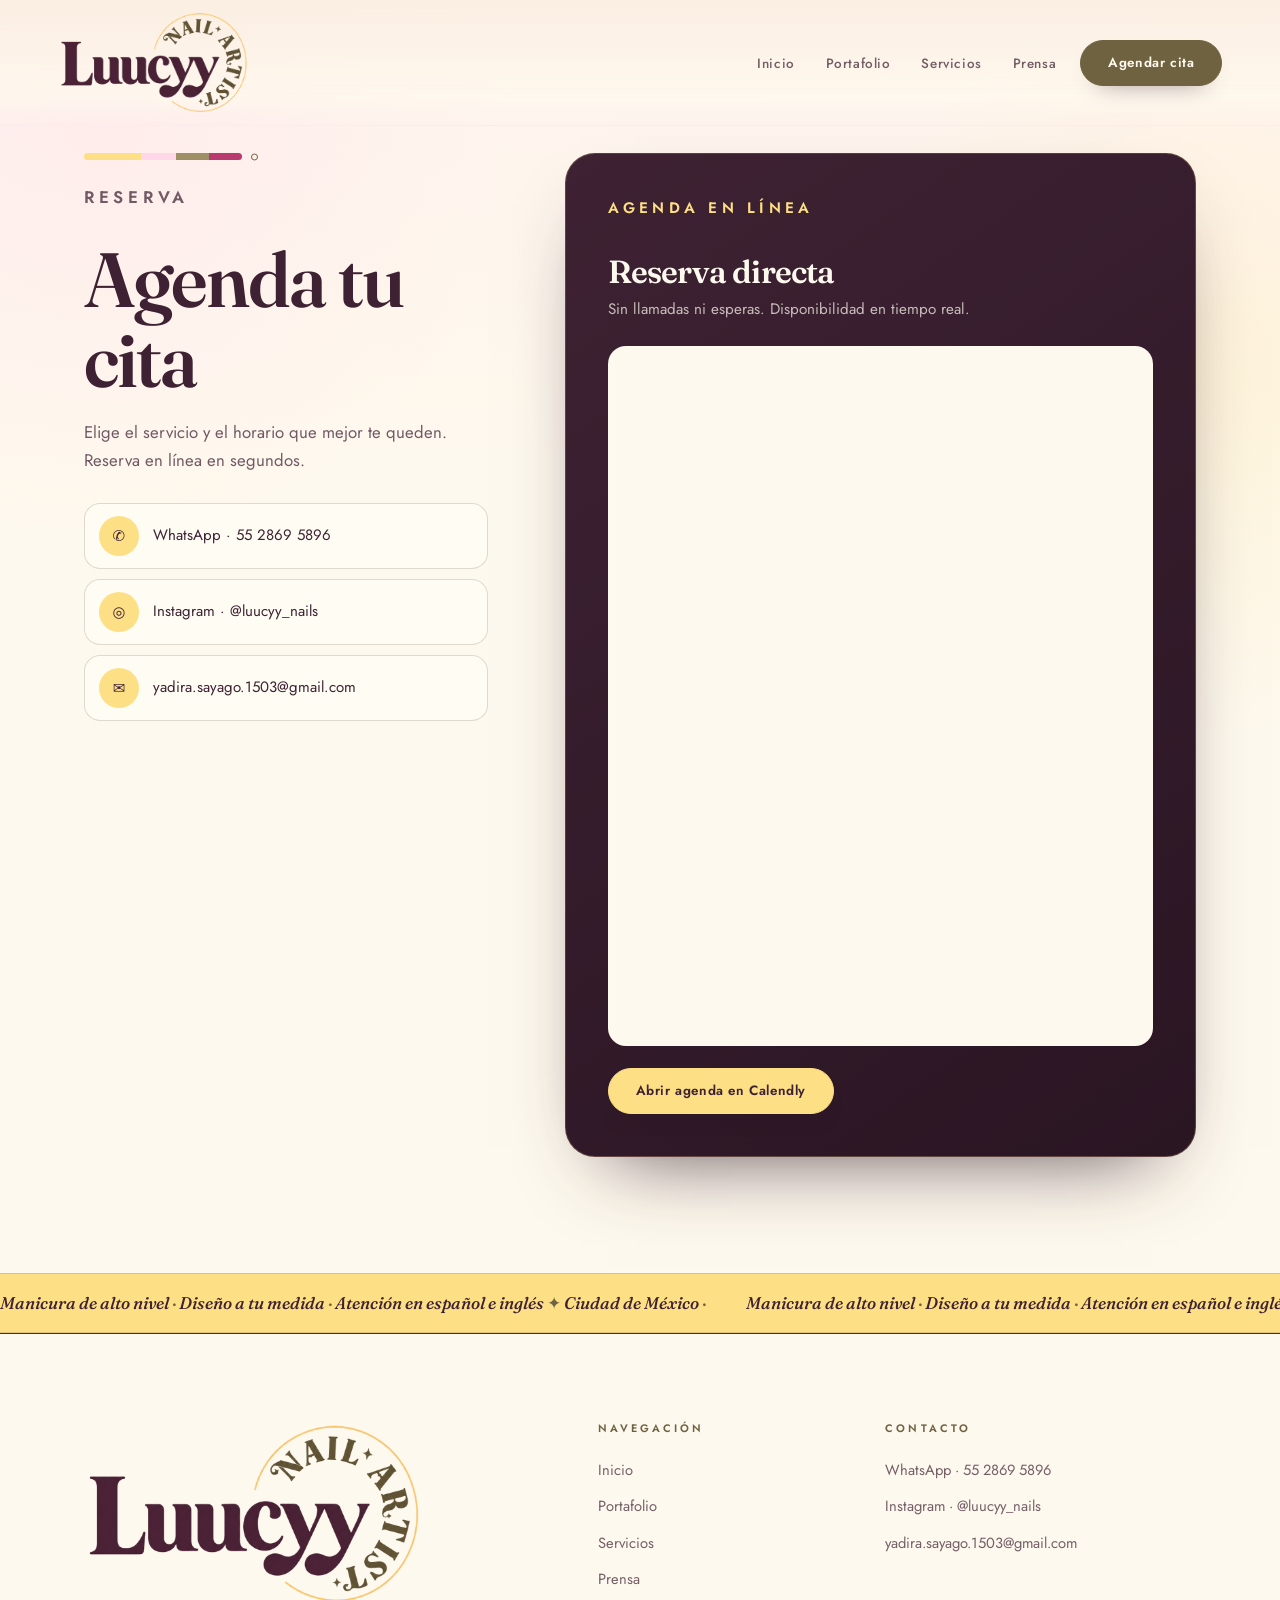
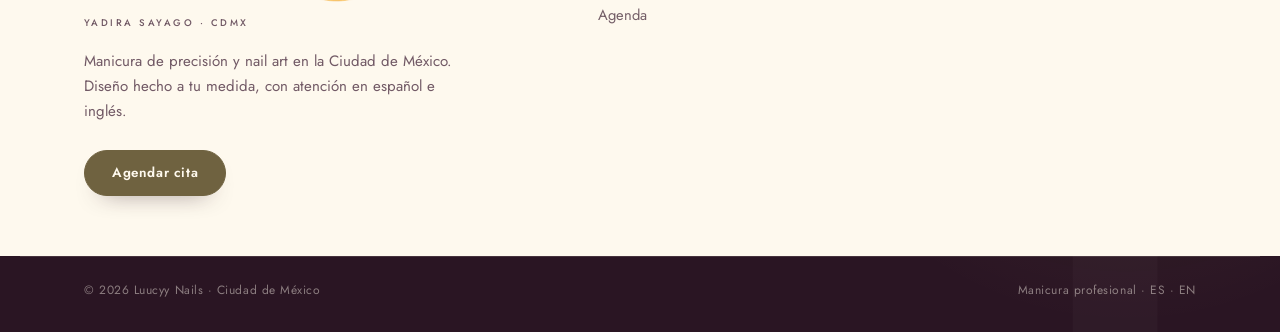
==== commit c6f81564: "Refresh Luucyy site with SEO and assets This update modernizes the Luucyy Nails site with a refined " ====
--- a/agenda.html
+++ b/agenda.html
@@ -1,18 +1,38 @@
 <!DOCTYPE html>
-<html lang="es">
+<html lang="es-MX">
 <head>
 <meta charset="UTF-8">
 <meta name="viewport" content="width=device-width, initial-scale=1.0, viewport-fit=cover">
-<title>Agenda tu cita · Luucyy Nails</title>
-<meta name="description" content="Agenda tu cita con Yadira Sayago. Reserva en línea, WhatsApp e Instagram.">
+<title>Agenda manicura en CDMX · Luucyy Nails</title>
+<meta name="description" content="Agenda tu cita de manicura y nail art con Yadira Sayago en CDMX. Reserva en línea por Calendly o contacta por WhatsApp.">
+<meta name="robots" content="index,follow,max-image-preview:large">
+<meta name="theme-color" content="#FEF9EE">
+<meta name="color-scheme" content="light">
+<link rel="canonical" href="https://angugo06.github.io/YadiraSayagoManicurista/agenda.html">
+<link rel="icon" href="assets/img/luucyy-logo-wide.webp?v=6" type="image/webp">
+<meta property="og:type" content="website">
+<meta property="og:locale" content="es_MX">
+<meta property="og:site_name" content="Luucyy Nails">
+<meta property="og:title" content="Agenda tu cita · Luucyy Nails">
+<meta property="og:description" content="Reserva en línea tu cita de manicura y nail art con Yadira Sayago en CDMX.">
+<meta property="og:url" content="https://angugo06.github.io/YadiraSayagoManicurista/agenda.html">
+<meta property="og:image" content="https://angugo06.github.io/YadiraSayagoManicurista/assets/img/hero.jpg">
+<meta property="og:image:alt" content="Diseño de uñas creado por Yadira Sayago">
+<meta name="twitter:card" content="summary_large_image">
+<meta name="twitter:title" content="Agenda tu cita · Luucyy Nails">
+<meta name="twitter:description" content="Reserva tu cita de manicura y nail art en CDMX.">
 <link rel="preconnect" href="https://fonts.googleapis.com">
 <link rel="preconnect" href="https://fonts.gstatic.com" crossorigin>
 <link href="https://fonts.googleapis.com/css2?family=Fraunces:ital,opsz,wght@0,9..144,400;0,9..144,500;0,9..144,600;0,9..144,700;1,9..144,400;1,9..144,500;1,9..144,600&family=Jost:wght@300;400;500;600&display=swap" rel="stylesheet">
 <link rel="stylesheet" href="assets/styles.css">
 </head>
-<body>
+<body class="booking-page">
+<a class="skip-link" href="#main-content">Saltar al contenido principal</a>
 <header class="nav" id="nav">
-  <a class="brand" href="index.html"><span>Luucyy <em>Nails</em></span><small>by Yadira Sayago</small></a>
+  <a class="brand brand-logo" href="index.html" aria-label="Luucyy Nail Artist · Inicio">
+    <span class="brand-crop"><img src="assets/img/luucyy-logo-wide.webp?v=6" alt="" width="1000" height="549" decoding="async"></span>
+    <small>Yadira Sayago · CDMX</small>
+  </a>
   <nav aria-label="Navegación principal">
     <ul class="links" id="links">
       <li><a href="index.html">Inicio</a></li>
@@ -23,15 +43,15 @@
     </ul>
   </nav>
   <a class="btn btn-primary nav-cta" href="agenda.html" aria-current="page"><span>Agendar cita</span></a>
-  <button class="burger" id="burger" aria-label="Abrir menú" aria-expanded="false"><span></span><span></span><span></span></button>
+  <button class="burger" id="burger" type="button" aria-label="Abrir menú" aria-expanded="false" aria-controls="links"><span></span><span></span><span></span></button>
 </header>
-<main>
+<main id="main-content" tabindex="-1">
   <section class="section first" aria-labelledby="ag-h">
     <div class="book">
       <div class="intro">
         <div class="rule reveal" aria-hidden="true"></div>
         <p class="eyebrow reveal">Reserva</p>
-        <h2 id="ag-h" class="reveal">Agenda tu cita</h2>
+        <h1 id="ag-h" class="reveal">Agenda tu cita</h1>
         <p class="reveal">Elige el servicio y el horario que mejor te queden. Reserva en línea en segundos.</p>
         <address class="contact-row reveal">
           <a href="https://wa.me/525528695896" target="_blank" rel="noopener"><span class="k" aria-hidden="true">✆</span>WhatsApp · 55 2869 5896</a>
@@ -41,14 +61,11 @@
       </div>
       <div class="cal reveal">
         <p class="eyebrow">Agenda en línea</p>
-        <h3>Reserva directa</h3>
+        <h2>Reserva directa</h2>
         <p>Sin llamadas ni esperas. Disponibilidad en tiempo real.</p>
-	<!-- Principio del widget integrado de Calendly -->
-	<div class="calendly-inline-widget" data-url="https://calendly.com/yadira-sayago-1503/manicura?hide_event_type_details=1" style="min-width:320px;height:700px;"></div>
-	<script type="text/javascript" src="https://assets.calendly.com/assets/external/widget.js" async></script>
-	<!-- Final del widget integrado de Calendly -->        
-	<br>
-	<a class="btn btn-primary" href="https://calendly.com/yadira-sayago-1503/manicura" target="_blank" rel="noopener"><span>Abrir agenda (Calendly)</span></a>
+        <div class="calendly-inline-widget" data-url="https://calendly.com/yadira-sayago-1503/manicura?hide_event_type_details=1" role="region" aria-label="Calendario para reservar una cita" style="min-width:320px;height:700px;"></div>
+        <script src="https://assets.calendly.com/assets/external/widget.js" async></script>
+        <a class="btn btn-primary" href="https://calendly.com/yadira-sayago-1503/manicura" target="_blank" rel="noopener"><span>Abrir agenda en Calendly</span></a>
       </div>
     </div>
   </section>
@@ -62,7 +79,10 @@
 <footer class="foot">
   <div class="foot-top">
     <div class="foot-col">
-      <p class="brand">Luucyy <em>Nails</em><small>by Yadira Sayago</small></p>
+      <a class="brand brand-logo brand-logo--footer" href="index.html" aria-label="Luucyy Nail Artist · Inicio">
+        <span class="brand-crop"><img src="assets/img/luucyy-logo-wide.webp?v=6" alt="" width="1000" height="549" loading="lazy" decoding="async"></span>
+        <small>Yadira Sayago · CDMX</small>
+      </a>
       <p class="foot-pitch">Manicura de precisión y nail art en la Ciudad de México. Diseño hecho a tu medida, con atención en español e inglés.</p>
       <a class="btn btn-primary" href="agenda.html"><span>Agendar cita</span></a>
     </div>
--- a/assets/styles.css
+++ b/assets/styles.css
@@ -1,331 +1,353 @@
 /* ===========================================================
-   Luucyy Nails · estilos
-   Manual de marca v2
-
-   RITMO DE SECCIONES (manual 04) — de arriba a abajo:
-     Warm White  portada y contenido · fondo por defecto
-     Mint Cream  sección alterna · separa sin romper el tono
-     Jasmine     momento de marca · UNA franja fuerte por página
-     Petal Frost bloque delicado · servicios, testimonios, notas
-     Ink         agenda y pie · cierra la página
-
-   REGLAS QUE NO SE ROMPEN
-     · Todo el texto en Ink; blanco solo sobre Ink, Olive Deep o Raspberry.
-     · Nunca texto sobre Olive #9F8F65, en ningún color. Es solo decorativo.
-     · Nunca texto escrito en olivo ni en amarillo.
-     · Raspberry solo para botones y enlaces.
-     · El amarillo aparece una o dos veces por página, no más.
-     · Nada de pastel sobre pastel.
+   Luucyy Nails · visual system
+   Warm editorial luxury built from the approved brand palette.
    =========================================================== */
 :root{
-  /* base */
-  --white:#FEF9EE;      /* lienzo principal */
-  --jasmine:#FDDF85;    /* amarillo protagonista */
-  --petal:#FFD7E9;      /* rosa suave */
-  --olive:#9F8F65;      /* tierra · SOLO decorativo, jamás con texto */
-  --ink:#3E2233;        /* todo el texto */
-
-  /* sistema */
-  --raspberry:#B83A6E;  /* botones y enlaces */
+  --white:#FEF9EE;
+  --paper:#FFFDF8;
+  --logo-cream:#FBEFE4;
+  --jasmine:#FDDF85;
+  --petal:#FFD7E9;
+  --olive:#9F8F65;
+  --ink:#3E2233;
+  --ink-deep:#2A1523;
+  --raspberry:#B83A6E;
   --raspberry-dark:#9D2F5C;
-  --mint:#F2FEDC;       /* fondo alterno */
-  --olive-deep:#6F6240; /* bloques oscuros con texto */
-
-  /* utilidades · bordes y separadores en olivo al 25% (manual 04) */
-  --line:rgba(159,143,101,.25);
-  --line-strong:rgba(159,143,101,.45);
-  /* sombras siempre cálidas, nunca grises (manual 04) */
-  --shadow:0 20px 50px -24px rgba(62,34,51,.35);
-  --shadow-photo:0 26px 54px -26px rgba(62,34,51,.45),0 6px 16px -10px rgba(62,34,51,.22);
-  --muted:#6d5560;
-
-  --serif:"Fraunces",Georgia,serif; --sans:"Jost",system-ui,sans-serif;
+  --mint:#F2FEDC;
+  --olive-deep:#6F6240;
+  --muted:#715965;
+  --line:rgba(111,98,64,.22);
+  --line-strong:rgba(111,98,64,.42);
+  --shadow:0 22px 60px -30px rgba(62,34,51,.42);
+  --shadow-photo:0 32px 70px -34px rgba(62,34,51,.48),0 10px 24px -18px rgba(62,34,51,.32);
+  --serif:"Fraunces",Georgia,serif;
+  --sans:"Jost",system-ui,sans-serif;
   --maxw:1240px;
   --hero-focus:center center;
 }
-*{margin:0;padding:0;box-sizing:border-box}
+
+*{box-sizing:border-box;margin:0;padding:0}
 html{scroll-behavior:smooth;-webkit-text-size-adjust:100%}
-body{font-family:var(--sans);color:var(--ink);background:var(--white);line-height:1.6;
-  overflow-x:hidden;-webkit-font-smoothing:antialiased;text-rendering:optimizeLegibility}
-h1,h2,h3{font-family:var(--serif);font-weight:600;line-height:1.12;letter-spacing:-.01em;
-  font-optical-sizing:auto;font-variation-settings:"wght" 600,"opsz" 40}
+body{
+  min-width:320px;overflow-x:hidden;color:var(--ink);background:
+    radial-gradient(circle at 8% 7%,rgba(255,215,233,.28),transparent 25rem),
+    radial-gradient(circle at 94% 19%,rgba(253,223,133,.2),transparent 23rem),
+    var(--white);
+  font-family:var(--sans);font-size:1rem;line-height:1.65;
+  -webkit-font-smoothing:antialiased;text-rendering:optimizeLegibility;
+}
+h1,h2,h3{font-family:var(--serif);font-weight:600;line-height:1.04;letter-spacing:-.025em;font-optical-sizing:auto}
 a{color:inherit;text-decoration:none}
-img{max-width:100%;display:block}
+img{display:block;max-width:100%}
 ul{list-style:none}
 button{font:inherit}
-/* foco de teclado · contorno Ink de 2px con 2px de separación (manual 04) */
-:focus-visible{outline:2px solid var(--ink);outline-offset:2px}
-
-.eyebrow{font-family:var(--sans);font-size:.7rem;font-weight:600;letter-spacing:.3em;
-  text-transform:uppercase;color:var(--raspberry)}
+main{isolation:isolate}
+main:focus{outline:none}
+:focus-visible{outline:2px solid var(--ink);outline-offset:3px}
+::selection{color:var(--ink);background:var(--jasmine)}
+
+.skip-link{position:fixed;top:10px;left:12px;z-index:1000;padding:11px 16px;border:2px solid var(--ink);border-radius:999px;color:var(--white);background:var(--ink);font-weight:600;transform:translateY(-160%);transition:transform .2s ease}
+.skip-link:focus{outline:3px solid var(--jasmine);outline-offset:3px;transform:none}
+.sr-only{position:absolute!important;width:1px!important;height:1px!important;padding:0!important;overflow:hidden!important;clip:rect(0,0,0,0)!important;white-space:nowrap!important;border:0!important}
+
+.eyebrow{font-size:.72rem;font-weight:600;letter-spacing:.28em;text-transform:uppercase;color:var(--olive-deep)}
 .center{text-align:center}
-/* enlaces de contenido · raspberry con subrayado (manual 04) */
-.prose-link{color:var(--raspberry);text-decoration:underline;text-underline-offset:3px}
-.prose-link:hover{color:var(--raspberry-dark)}
-
-/* firma de marca · jasmine · petal · olivo · raspberry */
-.rule{height:8px;width:150px;border-radius:8px;margin:0 0 22px;
-  background:linear-gradient(90deg,var(--jasmine) 0 30%,var(--petal) 30% 52%,var(--olive) 52% 76%,var(--raspberry) 76% 100%)}
-.rule.sm{height:6px;width:112px;margin-bottom:18px}
-
-/* etiquetas · siempre texto Ink. Olivo queda fuera: no admite texto */
-.tag{display:inline-flex;align-items:center;font-family:var(--sans);font-size:.74rem;font-weight:500;
-  letter-spacing:.04em;padding:6px 14px;border-radius:999px;background:var(--petal);color:var(--ink);
-  border:1px solid var(--line)}
+.prose-link{color:var(--raspberry-dark);text-decoration:underline;text-decoration-thickness:1px;text-underline-offset:4px}
+.prose-link:hover{color:var(--ink)}
+.name-accent{font-style:italic;color:var(--olive-deep)}
+
+.rule{position:relative;width:clamp(110px,13vw,158px);height:7px;margin:0 0 24px;border-radius:999px;background:linear-gradient(90deg,var(--jasmine) 0 36%,var(--petal) 36% 58%,var(--olive) 58% 79%,var(--raspberry) 79%)}
+.rule::after{content:"";position:absolute;right:-16px;top:50%;width:5px;height:5px;border:1px solid var(--olive-deep);border-radius:50%;transform:translateY(-50%)}
+.rule.sm{width:108px;height:5px;margin-bottom:20px}
+
+.tag{display:inline-flex;align-items:center;min-height:32px;padding:6px 14px;border:1px solid var(--line);border-radius:999px;background:var(--petal);color:var(--ink);font-size:.76rem;font-weight:500;letter-spacing:.04em}
 .tag.y{background:var(--jasmine)}
 .tag.m{background:var(--mint)}
 
-/* ---- BANDAS · el ritmo del manual ----
-   Las secciones se disuelven en el lienzo con un degradado en los bordes, para
-   que el cambio de fondo no se sienta como un corte. Las franjas (jasmine,
-   marquee) sí van a filo limpio: son "franjas" y deben leerse como tales. */
-.band{--bg:transparent;--fade-in:130px;--fade-out:130px;
-  background:linear-gradient(180deg,
-    var(--white) 0, var(--bg) var(--fade-in),
-    var(--bg) calc(100% - var(--fade-out)), var(--white) 100%)}
+.band{--bg:transparent;--fade-in:110px;--fade-out:110px;background:linear-gradient(180deg,var(--white) 0,var(--bg) var(--fade-in),var(--bg) calc(100% - var(--fade-out)),var(--white) 100%)}
 .band--mint{--bg:var(--mint)}
 .band--petal{--bg:var(--petal)}
-/* franja de marca · sin difuminado */
 .band--jasmine{--bg:var(--jasmine);--fade-in:0px;--fade-out:0px}
-/* cabecera de página: arranca sólida, no hay nada arriba que difuminar */
 .band--top{--fade-in:0px}
-/* medido: raspberry sobre petal da 4.2:1, por debajo de AA (el manual lo
-   publica como 4.5). En bloques petal el texto de acento va en Ink. */
-.band--petal .eyebrow,.band--petal .prose-link{color:var(--ink)}
-.band--ink{background:var(--ink);color:var(--white)}
-.band--ink h2,.band--ink h3{color:var(--white)}
+.band--petal .prose-link{color:var(--ink)}
+.band--ink{color:var(--white);background:var(--ink)}
+.band--ink h1,.band--ink h2,.band--ink h3{color:var(--white)}
 .band--ink .eyebrow{color:var(--jasmine)}
-.band--ink p{color:rgba(254,249,238,.75)}
-
-/* el apellido en cursiva, igual que "Nails" en el logotipo */
-.name-accent{font-style:italic;color:var(--raspberry);font-variation-settings:"wght" 600,"opsz" 40}
-
-/* ---- HEADER / NAV ---- */
-.nav{position:fixed;inset:0 0 auto 0;z-index:60;display:flex;align-items:center;gap:20px;justify-content:space-between;
-  padding:20px clamp(20px,5vw,64px);transition:.35s ease;background:transparent}
-.nav.scrolled{background:rgba(254,249,238,.94);backdrop-filter:blur(14px);padding-top:13px;padding-bottom:13px;
-  border-bottom:1px solid var(--line)}
-/* logotipo · Fraunces con "Nails" en cursiva raspberry */
-.brand{font-family:var(--serif);font-size:1.5rem;font-weight:600;line-height:1;letter-spacing:.01em;
-  font-variation-settings:"wght" 600,"opsz" 30}
-.brand em{font-style:italic;color:var(--raspberry)}
-.brand small{font-family:var(--sans);font-size:.58rem;letter-spacing:.32em;text-transform:uppercase;
-  color:var(--muted);display:block;margin-top:6px;font-weight:500}
+.band--ink p{color:rgba(254,249,238,.76)}
+
+/* Header and flexible logo treatment */
+.nav{position:fixed;inset:0 0 auto;z-index:60;display:flex;align-items:center;justify-content:space-between;gap:24px;padding:10px clamp(20px,4.5vw,64px);transition:padding .3s ease,background .3s ease,box-shadow .3s ease,border-color .3s ease;border-bottom:1px solid transparent;background:linear-gradient(180deg,rgba(251,238,226,.96),rgba(254,249,238,.72) 78%,transparent)}
+.nav.scrolled{padding-top:6px;padding-bottom:6px;border-color:var(--line);background:rgba(251,238,226,.96);box-shadow:0 10px 38px -32px rgba(62,34,51,.7);backdrop-filter:blur(16px)}
+.brand{display:inline-flex;flex-direction:column;align-items:flex-start;flex:none}
+.brand-logo{width:clamp(178px,15vw,220px)}
+.brand-crop{display:block;width:100%;aspect-ratio:1000/549}
+.brand-crop img{width:100%;height:auto}
+.nav .brand-logo small{display:none}
+.brand small{margin-top:5px;color:var(--muted);font-size:.6rem;font-weight:500;letter-spacing:.26em;line-height:1.2;text-transform:uppercase}
 .nav nav{margin-left:auto}
-.links{display:flex;align-items:center;gap:30px}
-.links a{font-size:.82rem;letter-spacing:.06em;color:var(--ink);position:relative;padding:4px 0;opacity:.72;transition:.25s}
+.links{display:flex;align-items:center;gap:clamp(18px,2.4vw,32px)}
+.links a{position:relative;padding:7px 0;color:var(--ink);font-size:.84rem;font-weight:500;letter-spacing:.045em;opacity:.72;transition:opacity .2s ease,color .2s ease}
 .links a:hover{opacity:1}
-.links a[aria-current]{opacity:1;font-weight:500;isolation:isolate}
-.links a[aria-current]:not(.btn)::after{content:"";position:absolute;left:-6px;right:-6px;bottom:-3px;height:9px;
-  background:var(--jasmine);border-radius:3px;z-index:-1}
+.links a[aria-current]{opacity:1}
+.links a[aria-current]:not(.btn)::after{content:"";position:absolute;right:0;bottom:1px;left:0;height:2px;border-radius:999px;background:var(--jasmine);box-shadow:0 0 0 1px rgba(62,34,51,.08)}
 .nav-cta-mobile{display:none}
-
-/* ---- BOTONES · Raspberry es la acción principal, siempre ---- */
-.btn{display:inline-flex;align-items:center;gap:8px;font-family:var(--sans);font-size:.83rem;letter-spacing:.05em;
-  font-weight:500;padding:13px 28px;border-radius:999px;cursor:pointer;border:1px solid transparent;
-  transition:.26s ease;white-space:nowrap}
-.btn-primary{background:var(--raspberry);color:#fff;border-color:var(--raspberry)}
-.btn-primary:hover{background:var(--raspberry-dark);border-color:var(--raspberry-dark)}
-.btn-ink{background:var(--ink);color:var(--white);border-color:var(--ink)}
-.btn-ink:hover{background:var(--raspberry);border-color:var(--raspberry);color:#fff}
-.btn-olive{background:var(--olive-deep);color:var(--white);border-color:var(--olive-deep)}
-.btn-olive:hover{background:var(--ink);border-color:var(--ink)}
-.btn-ghost{background:transparent;color:var(--ink);border-color:rgba(62,34,51,.3)}
-.btn-ghost:hover{background:var(--ink);color:var(--white);border-color:var(--ink)}
-.nav-cta{flex:none}
-.burger{display:none;flex-direction:column;gap:5px;background:none;border:none;cursor:pointer;padding:6px}
-.burger span{width:24px;height:2px;background:var(--ink);border-radius:2px;transition:.3s}
-
-/* ---- SECCIONES ---- */
-.section{padding:clamp(64px,9vw,112px) clamp(20px,5vw,64px);max-width:var(--maxw);margin:0 auto}
-.section.first{padding-top:clamp(116px,14vh,166px)}
-.head-block{max-width:640px;margin-bottom:52px}
-.head-block h2{font-size:clamp(2.2rem,5vw,3.4rem);margin:12px 0 16px}
-.head-block p{color:var(--muted);font-size:1.02rem}
-.band--ink .head-block p{color:rgba(254,249,238,.75)}
-
-/* ---- HERO · warm white, la portada ---- */
-.hero{min-height:100svh;display:grid;grid-template-columns:1.05fr .95fr;gap:clamp(28px,4vw,64px);
-  align-items:center;padding:clamp(116px,15vh,148px) clamp(20px,5vw,64px) clamp(64px,8vw,96px);
-  max-width:1300px;margin:0 auto}
+.burger{display:none;width:44px;height:44px;align-items:center;justify-content:center;flex-direction:column;gap:5px;padding:8px;border:0;background:none;cursor:pointer}
+.burger span{width:25px;height:2px;border-radius:2px;background:var(--ink);transition:transform .25s ease,opacity .25s ease}
+.burger[aria-expanded="true"] span:first-child{transform:translateY(7px) rotate(45deg)}
+.burger[aria-expanded="true"] span:nth-child(2){opacity:0}
+.burger[aria-expanded="true"] span:last-child{transform:translateY(-7px) rotate(-45deg)}
+
+/* Buttons */
+.btn{display:inline-flex;align-items:center;justify-content:center;min-height:46px;padding:12px 27px;border:1px solid transparent;border-radius:999px;font-size:.84rem;font-weight:600;letter-spacing:.045em;line-height:1.2;white-space:nowrap;cursor:pointer;transition:transform .22s ease,background .22s ease,color .22s ease,border-color .22s ease,box-shadow .22s ease}
+.btn:hover{transform:translateY(-2px)}
+.btn-primary{color:var(--white);background:var(--olive-deep);border-color:var(--olive-deep);box-shadow:0 12px 24px -18px rgba(42,21,35,.8)}
+.btn-primary:hover{background:var(--ink);border-color:var(--ink);box-shadow:0 16px 26px -16px rgba(42,21,35,.72)}
+.btn-ink{color:var(--white);background:var(--ink);border-color:var(--ink)}
+.btn-ink:hover{color:var(--white);background:var(--olive-deep);border-color:var(--olive-deep)}
+.btn-ghost{color:var(--ink);background:rgba(254,249,238,.35);border-color:var(--line-strong)}
+.btn-ghost:hover{color:var(--white);background:var(--ink);border-color:var(--ink)}
+.foot .btn-primary,.cal .btn-primary,.band--ink .btn-primary{color:var(--ink);background:var(--jasmine);border-color:var(--jasmine)}
+.foot .btn-primary:hover,.cal .btn-primary:hover,.band--ink .btn-primary:hover{background:var(--white);border-color:var(--white)}
+
+/* Shared sections and page introductions */
+.section{width:100%;max-width:var(--maxw);margin:0 auto;padding:clamp(74px,9vw,118px) clamp(20px,5vw,64px)}
+.section.first{padding-top:clamp(142px,17vh,178px)}
+.head-block{max-width:720px;margin-bottom:52px}
+.head-block h1,.head-block h2{max-width:760px;margin:14px 0 18px;font-size:clamp(2.7rem,6.6vw,5rem)}
+.head-block p{max-width:610px;color:var(--muted);font-size:1.06rem}
+.band--top{position:relative;overflow:hidden;border-bottom:1px solid rgba(111,98,64,.1)}
+.band--top::after{content:"LUUCYY";position:absolute;right:-.04em;bottom:-.2em;z-index:-1;color:rgba(62,34,51,.035);font-family:var(--serif);font-size:clamp(6rem,19vw,15rem);font-weight:700;letter-spacing:-.07em;line-height:.8;pointer-events:none}
+
+/* Home hero */
+.hero{display:grid;grid-template-columns:1.02fr .98fr;align-items:center;gap:clamp(42px,6vw,82px);width:100%;max-width:1320px;min-height:100svh;margin:0 auto;padding:clamp(138px,17vh,172px) clamp(20px,5vw,64px) clamp(78px,9vw,112px)}
+.hero-copy{position:relative;z-index:2}
+.hero-copy::after{content:"";position:absolute;left:-9%;bottom:-18%;z-index:-1;width:58%;height:48%;border-radius:50%;background:rgba(255,215,233,.36);filter:blur(42px)}
 .hero-copy .eyebrow{display:block;margin-bottom:18px}
-.hero-copy h1{font-size:clamp(3.2rem,8vw,5.8rem);letter-spacing:-.02em;margin-bottom:6px;padding-bottom:.06em;
-  font-variation-settings:"wght" 600,"opsz" 40}
-.hero-copy .lead{max-width:430px;color:var(--muted);font-size:1.06rem;margin:24px 0 30px}
-.hero-tags{display:flex;gap:8px;flex-wrap:wrap;margin-bottom:30px}
-.hero-cta{display:flex;gap:14px;flex-wrap:wrap}
-.hero-visual{margin:0;position:relative;width:min(100%,500px);justify-self:end;aspect-ratio:3/4}
-.hero-visual img{width:100%;height:100%;object-fit:cover;object-position:var(--hero-focus);
-  border-radius:180px 180px 20px 20px;border:1px solid var(--line);box-shadow:var(--shadow-photo)}
-
-/* ---- STATS · la franja Jasmine, el momento de marca de la portada ---- */
-.stats-wrap{max-width:var(--maxw);margin:0 auto;padding:clamp(44px,6vw,72px) clamp(20px,5vw,64px)}
-.stats{display:grid;grid-template-columns:repeat(4,1fr);gap:1px;background:rgba(62,34,51,.16)}
-/* rejilla alineada: barrita arriba, número centrado en una caja de altura fija
-   (los textos ES·EN y ✓ son más chicos) y la etiqueta anclada abajo */
-.stat{background:var(--jasmine);padding:6px clamp(14px,2vw,28px);display:flex;flex-direction:column}
-.stat dt{font-family:var(--serif);font-size:clamp(2.6rem,5.4vw,4rem);font-weight:600;color:var(--ink);
-  line-height:1;letter-spacing:-.015em;font-variation-settings:"wght" 600,"opsz" 28;
-  display:flex;align-items:center;min-height:clamp(2.6rem,5.4vw,4rem)}
-.stat.txt dt{font-size:clamp(1.9rem,3.8vw,2.8rem)}
-.stat dd{font-size:.9rem;color:var(--ink);opacity:.72;margin-top:auto;padding-top:14px;max-width:190px}
-.stat::before{content:"";display:block;width:34px;height:5px;border-radius:5px;background:var(--ink);margin-bottom:20px}
-
-/* ---- ABOUT ---- */
-.about{display:grid;grid-template-columns:.85fr 1.15fr;gap:clamp(30px,4vw,60px);align-items:center}
-.about-photo{margin:0;position:relative;aspect-ratio:4/5}
-.about-photo img{width:100%;height:100%;object-fit:cover;border-radius:18px;
-  border:1px solid var(--line);box-shadow:var(--shadow-photo)}
-.about-copy h2{font-size:clamp(1.9rem,4vw,2.8rem);margin:12px 0 16px}
-.about-copy p{color:var(--muted);margin-bottom:14px;max-width:520px}
-.about-copy .btn{margin-top:12px}
-
-/* ---- GALERÍA · las fotos son las protagonistas ---- */
-.filters{display:flex;gap:9px;flex-wrap:wrap;margin-bottom:34px;padding:0}
-.chip{font-family:var(--sans);font-size:.78rem;font-weight:500;letter-spacing:.04em;padding:9px 18px;border-radius:999px;
-  border:1px solid var(--line-strong);background:transparent;color:var(--ink);cursor:pointer;transition:.22s}
-.chip:hover{background:var(--mint);border-color:var(--olive)}
-.chip[aria-pressed="true"]{background:var(--jasmine);color:var(--ink);border-color:var(--ink);font-weight:600}
-.grid{display:grid;grid-template-columns:repeat(auto-fill,minmax(220px,1fr));gap:18px}
+.hero-copy h1{max-width:680px;margin-bottom:8px;padding-bottom:.08em;font-size:clamp(4rem,8.7vw,7.1rem);line-height:.88;letter-spacing:-.055em}
+.hero-copy .lead{max-width:490px;margin:28px 0 30px;color:var(--muted);font-size:clamp(1rem,1.4vw,1.14rem);line-height:1.72}
+.hero-tags{display:flex;flex-wrap:wrap;gap:8px;margin-bottom:32px}
+.hero-cta{display:flex;flex-wrap:wrap;gap:12px}
+.hero-visual{position:relative;width:min(100%,510px);aspect-ratio:4/5;margin:0;justify-self:end;isolation:isolate}
+.hero-visual::before{content:"";position:absolute;inset:5% -5% -4% 7%;z-index:-2;border:1px solid var(--olive);border-radius:48% 48% 28px 28px}
+.hero-visual::after{content:"";position:absolute;inset:-3% 8% 8% -5%;z-index:-1;border-radius:48% 48% 28px 28px;background:linear-gradient(145deg,var(--jasmine),var(--petal))}
+.hero-visual img{width:100%;height:100%;object-fit:cover;object-position:var(--hero-focus);border:8px solid var(--paper);border-radius:48% 48% 28px 28px;box-shadow:var(--shadow-photo)}
+
+/* Brand facts */
+.stats-wrap{max-width:var(--maxw);margin:0 auto;padding:clamp(42px,6vw,66px) clamp(20px,5vw,64px)}
+.stats{display:grid;grid-template-columns:repeat(4,1fr);border-block:1px solid rgba(62,34,51,.18)}
+.stat{position:relative;display:flex;min-height:162px;padding:24px clamp(16px,2.4vw,30px);flex-direction:column;background:transparent}
+.stat+.stat{border-left:1px solid rgba(62,34,51,.18)}
+.stat dt{display:flex;align-items:center;min-height:62px;color:var(--ink);font-family:var(--serif);font-size:clamp(2.8rem,5vw,4.2rem);font-weight:600;letter-spacing:-.04em;line-height:1}
+.stat.txt dt{font-size:clamp(1.8rem,3vw,2.7rem);letter-spacing:.01em}
+.stat dd{max-width:190px;margin-top:auto;padding-top:16px;color:rgba(62,34,51,.72);font-size:.9rem;line-height:1.45}
+.stat::before{content:"";position:absolute;top:-1px;left:clamp(16px,2.4vw,30px);width:36px;height:4px;border-radius:0 0 4px 4px;background:var(--ink)}
+
+/* About */
+.about{display:grid;grid-template-columns:.82fr 1.18fr;align-items:center;gap:clamp(52px,8vw,104px)}
+.about-photo{position:relative;width:min(100%,430px);aspect-ratio:4/5;margin:0;justify-self:center;isolation:isolate}
+.about-photo::before{content:"";position:absolute;inset:10% -7% -6% 8%;z-index:-1;border-radius:46% 46% 22px 22px;background:var(--jasmine)}
+.about-photo img{width:100%;height:100%;object-fit:cover;border:7px solid var(--paper);border-radius:46% 46% 22px 22px;box-shadow:var(--shadow-photo)}
+.about-copy h2{max-width:580px;margin:13px 0 20px;font-size:clamp(2.3rem,4.8vw,4rem)}
+.about-copy p{max-width:570px;margin-bottom:15px;color:var(--muted);font-size:1.02rem}
+.about-copy .btn{margin-top:14px}
+
+/* Portfolio */
+.filters{display:flex;flex-wrap:wrap;gap:9px}
+.chip{min-height:42px;padding:9px 18px;border:1px solid var(--line-strong);border-radius:999px;color:var(--ink);background:rgba(255,253,248,.56);font-size:.8rem;font-weight:600;letter-spacing:.035em;cursor:pointer;transition:transform .2s ease,background .2s ease,border-color .2s ease}
+.chip:hover{transform:translateY(-1px);background:var(--paper);border-color:var(--olive-deep)}
+.chip[aria-pressed="true"]{color:var(--white);background:var(--ink);border-color:var(--ink)}
+.grid{display:grid;grid-template-columns:repeat(auto-fill,minmax(220px,1fr));gap:clamp(16px,2vw,24px)}
 .teaser-grid{grid-template-columns:repeat(4,1fr)}
-.cell{transition:.4s cubic-bezier(.2,.7,.2,1)}
-.cell.hide{display:none}
-.tile{margin:0;cursor:zoom-in;transition:.35s cubic-bezier(.2,.7,.2,1)}
-.tile img{width:100%;aspect-ratio:4/5;object-fit:cover;border-radius:14px;background:var(--petal);
-  border:1px solid var(--line);color:transparent;font-size:0}
-.tile figcaption{font-family:var(--serif);font-size:1rem;font-weight:500;margin-top:11px;color:var(--ink)}
-.tile:hover{transform:translateY(-4px)}
-.tile:hover img{border-color:var(--olive)}
-
-/* ---- SERVICIOS · bloque delicado Petal, tarjetas en blanco ---- */
-.svc-grid{display:grid;grid-template-columns:repeat(3,1fr);gap:16px}
-.svc{background:var(--white);border:1px solid var(--line);padding:30px 28px 32px;border-radius:20px;transition:.3s}
-.svc:hover{border-color:var(--olive);transform:translateY(-3px)}
-.svc .n{display:inline-flex;font-family:var(--sans);font-size:.72rem;font-weight:600;letter-spacing:.1em;
-  background:var(--ink);color:var(--white);padding:5px 12px;border-radius:999px;margin-bottom:16px}
-.svc h3{font-size:1.3rem;margin-bottom:9px}
-.svc p{color:var(--muted);font-size:.93rem}
-.badges{display:flex;gap:10px;flex-wrap:wrap;margin-top:34px}
-.badge{display:inline-flex;align-items:center;gap:9px;font-size:.83rem;font-weight:500;color:var(--ink);
-  background:var(--white);border:1px solid var(--line-strong);border-radius:999px;padding:10px 20px}
-.badge::before{content:"";width:7px;height:7px;border-radius:50%;background:var(--olive)}
-
-/* ---- PRENSA ---- */
-.press-hero{display:grid;grid-template-columns:1fr 1fr;gap:clamp(26px,4vw,54px);align-items:center}
-.press-hero h2{font-size:clamp(2rem,4.5vw,3.1rem);margin:12px 0 18px}
-.press-hero p{color:var(--muted);margin-bottom:16px}
-.press-figure{margin:0;position:relative;aspect-ratio:4/3}
-.press-figure img{width:100%;height:100%;object-fit:cover;border-radius:16px;
-  border:1px solid var(--line);box-shadow:var(--shadow-photo)}
-.press-shots{display:grid;grid-template-columns:repeat(3,1fr);gap:16px}
+.cell{min-width:0;transition:opacity .3s ease,transform .3s ease}
+.cell[hidden]{display:none}
+.tile{margin:0;cursor:zoom-in;transition:transform .35s cubic-bezier(.2,.7,.2,1)}
+.tile img{width:100%;aspect-ratio:4/5;object-fit:cover;border:1px solid var(--line);border-radius:20px;background:var(--petal);box-shadow:0 14px 34px -28px rgba(62,34,51,.6);color:transparent;font-size:0;transition:border-radius .35s ease,box-shadow .35s ease}
+.tile figcaption{margin-top:12px;padding-left:2px;color:var(--ink);font-family:var(--serif);font-size:1.02rem;font-weight:500;line-height:1.3}
+.tile:hover{transform:translateY(-7px)}
+.tile:hover img{border-color:var(--olive);border-radius:34px 20px 34px 20px;box-shadow:var(--shadow-photo)}
+.tile:focus-visible{outline:none}
+.tile:focus-visible img{outline:3px solid var(--ink);outline-offset:4px;border-radius:34px 20px 34px 20px}
+.teaser-grid .cell:nth-child(even){transform:translateY(22px)}
+.teaser-grid .cell:nth-child(even) .tile:hover{transform:translateY(-7px)}
+
+/* Services */
+.svc-grid{display:grid;grid-template-columns:repeat(3,1fr);gap:18px}
+.svc{position:relative;min-height:238px;overflow:hidden;padding:32px 30px;border:1px solid var(--line);border-radius:24px;background:rgba(255,253,248,.94);box-shadow:0 16px 42px -38px rgba(62,34,51,.7);transition:transform .28s ease,border-color .28s ease,box-shadow .28s ease}
+.svc::before{content:"";position:absolute;top:0;right:0;left:0;height:6px;background:var(--jasmine)}
+.svc:nth-child(3n+2)::before{background:var(--petal)}
+.svc:nth-child(3n)::before{background:var(--olive)}
+.svc:hover{transform:translateY(-6px);border-color:var(--olive);box-shadow:var(--shadow)}
+.svc .n{display:inline-flex;margin-bottom:34px;color:var(--olive-deep);font-family:var(--serif);font-size:1rem;font-weight:600;letter-spacing:.08em}
+.svc h2{max-width:260px;margin-bottom:12px;font-size:1.45rem;line-height:1.08}
+.svc p{color:var(--muted);font-size:.95rem;line-height:1.55}
+.badges{display:flex;flex-wrap:wrap;gap:10px;margin-top:36px}
+.badge{display:inline-flex;align-items:center;gap:10px;min-height:42px;padding:9px 18px;border:1px solid var(--line-strong);border-radius:999px;color:var(--ink);background:var(--paper);font-size:.84rem;font-weight:500}
+.badge::before{content:"✦";color:var(--olive-deep);font-size:.7rem}
+
+/* Press */
+.press-hero{display:grid;grid-template-columns:.92fr 1.08fr;align-items:center;gap:clamp(46px,7vw,88px)}
+.press-hero h1,.press-hero h2{max-width:570px;margin:14px 0 20px;font-size:clamp(2.8rem,5.8vw,4.7rem)}
+.press-hero p{max-width:540px;margin-bottom:18px;color:var(--muted);font-size:1.03rem}
+.press-figure{position:relative;aspect-ratio:4/4.25;margin:0;isolation:isolate}
+.press-figure::after{content:"";position:absolute;inset:7% -5% -6% 8%;z-index:-1;border:1px solid var(--olive);border-radius:26px}
+.press-figure img{width:100%;height:100%;object-fit:cover;border:7px solid var(--paper);border-radius:26px 120px 26px 26px;box-shadow:var(--shadow-photo)}
+.press-shots{display:grid;grid-template-columns:repeat(3,1fr);gap:clamp(16px,2vw,24px)}
 .press-shots .tile img{aspect-ratio:3/4}
-
-/* ---- AGENDA · bloque Ink, para que el botón resalte (manual 04) ---- */
-.book{display:grid;grid-template-columns:.85fr 1.15fr;gap:clamp(30px,4vw,56px);align-items:start}
-.book .intro h2{font-size:clamp(2.2rem,5vw,3.3rem);margin:12px 0 18px}
-.book .intro p{color:var(--muted);margin-bottom:26px;max-width:380px}
-.contact-row{font-style:normal;display:flex;flex-direction:column;gap:10px;margin-top:24px}
-.contact-row a{display:flex;align-items:center;gap:14px;font-size:.96rem;color:var(--ink);
-  border:1px solid var(--line);border-radius:14px;padding:12px 16px;transition:.25s}
-.contact-row a:hover{background:var(--mint);border-color:var(--olive)}
-.contact-row .k{width:38px;height:38px;border-radius:50%;display:grid;place-items:center;background:var(--jasmine);
-  color:var(--ink);font-size:.9rem;flex:none}
-.cal{background:var(--ink);border-radius:22px;padding:clamp(22px,3vw,34px);color:var(--white);
-  display:flex;flex-direction:column}
+.press-shots li:nth-child(2){transform:translateY(24px)}
+
+/* Booking */
+.booking-page main{background:linear-gradient(180deg,rgba(255,215,233,.18),transparent 36%)}
+.book{display:grid;grid-template-columns:.78fr 1.22fr;align-items:start;gap:clamp(40px,6vw,82px)}
+.book .intro{position:sticky;top:138px}
+.book .intro h1,.book .intro h2{max-width:470px;margin:14px 0 20px;font-size:clamp(3rem,6vw,4.8rem)}
+.book .intro>p{max-width:420px;margin-bottom:28px;color:var(--muted);font-size:1.05rem}
+.contact-row{display:flex;margin-top:26px;flex-direction:column;gap:10px;font-style:normal}
+.contact-row a{display:flex;align-items:center;gap:14px;min-width:0;padding:12px 14px;border:1px solid var(--line);border-radius:16px;color:var(--ink);background:rgba(255,253,248,.66);font-size:.94rem;overflow-wrap:anywhere;transition:transform .22s ease,background .22s ease,border-color .22s ease}
+.contact-row a:hover{transform:translateX(4px);background:var(--paper);border-color:var(--olive-deep)}
+.contact-row .k{display:grid;width:40px;height:40px;flex:none;place-items:center;border-radius:50%;color:var(--ink);background:var(--jasmine);font-size:.92rem}
+.cal{display:flex;padding:clamp(24px,3.4vw,42px);overflow:hidden;flex-direction:column;color:var(--white);border:1px solid rgba(253,223,133,.2);border-radius:30px;background:linear-gradient(145deg,var(--ink),var(--ink-deep));box-shadow:0 36px 80px -44px rgba(42,21,35,.85)}
 .cal .eyebrow{color:var(--jasmine)}
-.cal h3{font-size:1.8rem;margin:10px 0 8px;color:var(--white)}
-.cal p{color:rgba(254,249,238,.72);font-size:.92rem;margin-bottom:22px}
-.cal .calendly-inline-widget{border-radius:14px;overflow:hidden;background:var(--white)}
-.cal .btn{align-self:flex-start;margin-top:20px}
-
-/* ---- MARQUEE · la segunda franja Jasmine, justo antes del cierre Ink ---- */
-.marquee{background:var(--jasmine);color:var(--ink);overflow:hidden;white-space:nowrap;padding:16px 0}
-.marquee-track{display:inline-flex;gap:40px;animation:slide 26s linear infinite}
-.marquee span{font-family:var(--serif);font-style:italic;font-size:1.08rem;font-variation-settings:"wght" 500,"opsz" 36}
-.marquee .dot{color:var(--raspberry);font-style:normal}
+.cal h2{margin:10px 0 9px;color:var(--white);font-size:2rem}
+.cal>p{margin-bottom:24px;color:rgba(254,249,238,.72);font-size:.95rem}
+.cal .calendly-inline-widget{overflow:hidden;border:1px solid rgba(254,249,238,.12);border-radius:18px;background:var(--white)}
+.cal .btn{align-self:flex-start;margin-top:22px}
+
+/* Marquee and footer */
+.marquee{overflow:hidden;padding:15px 0;color:var(--ink);background:var(--jasmine);border-block:1px solid rgba(62,34,51,.15);white-space:nowrap}
+.marquee-track{display:inline-flex;gap:40px;animation:slide 29s linear infinite}
+.marquee span{font-family:var(--serif);font-size:1.06rem;font-style:italic;font-weight:500}
+.marquee .dot{color:var(--olive-deep);font-style:normal}
 @keyframes slide{from{transform:translateX(0)}to{transform:translateX(-50%)}}
 
-/* ---- FOOTER · Ink, cierra la página ---- */
-.foot{background:var(--ink);color:var(--white);border-top:1px solid rgba(254,249,238,.14)}
-.foot-top{display:grid;grid-template-columns:1.5fr 1fr 1.2fr;gap:clamp(28px,5vw,64px);
-  max-width:var(--maxw);margin:0 auto;padding:clamp(48px,6vw,72px) clamp(20px,5vw,64px) clamp(36px,4vw,52px)}
-/* sobre Ink el logotipo va en blanco y "Nails" en Jasmine (manual 03) */
-.foot .brand{color:var(--white);font-size:1.7rem}
-.foot .brand em{color:var(--jasmine)}
-.foot .brand small{color:rgba(254,249,238,.72)}
-.foot-pitch{color:rgba(254,249,238,.72);font-size:.92rem;margin:16px 0 24px;max-width:300px}
-.foot-h{font-family:var(--sans);font-size:.68rem;font-weight:600;letter-spacing:.28em;text-transform:uppercase;
-  color:var(--jasmine);margin-bottom:18px}
-.foot-col ul{display:flex;flex-direction:column;gap:11px;font-size:.9rem}
-.foot-col a{color:rgba(254,249,238,.78);transition:.22s}
-.foot-col a:hover{color:var(--white)}
-.foot-bottom{border-top:1px solid rgba(254,249,238,.16);max-width:var(--maxw);margin:0 auto;
-  padding:22px clamp(20px,5vw,64px) 30px;display:flex;justify-content:space-between;gap:14px;flex-wrap:wrap}
-.foot .fine{font-size:.74rem;color:rgba(254,249,238,.5);letter-spacing:.04em}
-
-/* ---- DOCK ---- */
-.dock{position:fixed;right:20px;bottom:20px;z-index:55;display:flex;flex-direction:column;gap:10px;
-  opacity:0;transform:translateY(20px);transition:.4s;pointer-events:none}
+.foot{position:relative;overflow:hidden;color:var(--white);background:radial-gradient(circle at 10% 12%,rgba(184,58,110,.14),transparent 25rem),radial-gradient(circle at 88% 40%,rgba(253,223,133,.09),transparent 22rem),var(--ink-deep);border-top:1px solid rgba(254,249,238,.12)}
+.foot::after{content:"L";position:absolute;right:-.05em;bottom:-.35em;color:rgba(254,249,238,.025);font-family:var(--serif);font-size:30rem;font-weight:700;line-height:1;pointer-events:none}
+.foot-top{position:relative;z-index:1;display:grid;grid-template-columns:1.55fr .75fr 1.1fr;gap:clamp(34px,6vw,76px);max-width:none;margin:0;padding:clamp(56px,7vw,86px) max(20px,5vw,calc((100vw - var(--maxw))/2 + 64px)) clamp(42px,5vw,60px);color:var(--ink);background:var(--white)}
+.foot .brand-logo{width:min(100%,340px)}
+.foot .brand-crop{aspect-ratio:1000/549}
+.foot .brand small{margin-top:11px;color:var(--muted)}
+.foot-pitch{max-width:370px;margin:20px 0 26px;color:var(--muted);font-size:.94rem;line-height:1.65}
+.foot-h{margin-bottom:20px;color:var(--olive-deep);font-size:.68rem;font-weight:600;letter-spacing:.28em;text-transform:uppercase}
+.foot-col ul{display:flex;flex-direction:column;gap:12px;font-size:.92rem}
+.foot-col a{color:rgba(62,34,51,.72);transition:color .2s ease,transform .2s ease}
+.foot-col a:hover{color:var(--ink)}
+.foot-col li a{display:inline-block}
+.foot-col li a:hover{transform:translateX(3px)}
+.foot-top .btn-primary{color:var(--white);background:var(--olive-deep);border-color:var(--olive-deep)}
+.foot-top .btn-primary:hover{color:var(--white);background:var(--ink);border-color:var(--ink)}
+.foot-bottom{position:relative;z-index:1;display:flex;justify-content:space-between;gap:14px;max-width:var(--maxw);margin:0 auto;padding:24px clamp(20px,5vw,64px) 32px;border-top:1px solid rgba(254,249,238,.13);flex-wrap:wrap}
+.foot .fine{color:rgba(254,249,238,.46);font-size:.75rem;letter-spacing:.045em}
+
+/* Floating actions */
+.dock{position:fixed;right:20px;bottom:20px;z-index:55;display:flex;flex-direction:column;gap:9px;opacity:0;transform:translateY(18px);pointer-events:none;transition:opacity .3s ease,transform .3s ease}
 .dock.show{opacity:1;transform:none;pointer-events:auto}
-/* flota sobre lienzo claro y sobre el cierre Ink: el aro lo despega de ambos */
-.dock .btn{box-shadow:0 0 0 2px var(--white),var(--shadow)}
-.fab-wa{background:var(--jasmine);color:var(--ink);border-color:var(--ink)}
-.fab-wa:hover{background:var(--ink);color:var(--white)}
-
-/* ---- LIGHTBOX (dialog) ---- */
-.lb{border:1px solid var(--line);padding:0;margin:auto;width:min(760px,calc(100% - 32px));max-width:760px;
-  max-height:92svh;border-radius:20px;background:var(--white);box-shadow:var(--shadow);overflow:auto}
-.lb::backdrop{background:rgba(62,34,51,.82);backdrop-filter:blur(6px)}
-.lb figure{margin:0;position:relative}
-.lb img{width:100%;height:auto;max-height:70svh;object-fit:contain;background:var(--ink)}
-.lb .info{padding:20px 24px 24px;background:var(--mint);border-top:1px solid var(--line)}
-.lb .info .eyebrow{margin-bottom:7px;display:block}
-.lb .info h3{font-size:1.35rem;margin-bottom:5px}
-.lb .info p{color:var(--muted);font-size:.87rem}
-.lb-close{position:absolute;top:14px;right:14px;z-index:2;width:40px;height:40px;border-radius:50%;
-  border:1px solid var(--ink);background:var(--jasmine);cursor:pointer;font-size:1.05rem;color:var(--ink)}
-
-/* ---- REVEAL ---- */
-.reveal{opacity:0;transform:translateY(24px);transition:.75s cubic-bezier(.2,.7,.2,1)}
-.reveal.in{opacity:1;transform:none}
-
-/* ---- RESPONSIVE ---- */
-@media(max-width:1000px){
+.dock .btn{min-height:42px;padding:10px 21px;box-shadow:0 0 0 3px rgba(254,249,238,.9),var(--shadow)}
+.fab-wa{color:var(--ink);background:var(--jasmine);border-color:var(--ink)}
+.fab-wa:hover{color:var(--white);background:var(--ink)}
+
+/* Lightbox */
+.lb{width:min(800px,calc(100% - 28px));max-width:800px;max-height:92svh;padding:0;overflow:auto;border:1px solid var(--line);border-radius:24px;background:var(--paper);box-shadow:0 40px 100px -36px rgba(0,0,0,.72)}
+.lb::backdrop{background:rgba(42,21,35,.86);backdrop-filter:blur(8px)}
+.lb figure{position:relative;margin:0}
+.lb img{width:100%;height:auto;max-height:72svh;object-fit:contain;background:var(--ink-deep)}
+.lb .info{padding:22px 26px 27px;border-top:1px solid var(--line);background:var(--mint)}
+.lb .info .eyebrow{display:block;margin-bottom:7px}
+.lb .info h2{margin-bottom:5px;font-size:1.45rem}
+.lb .info p{color:var(--muted);font-size:.9rem}
+.lb-close{position:absolute;top:15px;right:15px;z-index:2;display:grid;width:42px;height:42px;place-items:center;border:1px solid var(--ink);border-radius:50%;color:var(--ink);background:var(--jasmine);font-size:1rem;cursor:pointer;box-shadow:var(--shadow)}
+
+/* Motion progressively enhanced only when JavaScript is available */
+.js .reveal{opacity:0;transform:translateY(22px);transition:opacity .72s cubic-bezier(.2,.7,.2,1),transform .72s cubic-bezier(.2,.7,.2,1)}
+.js .reveal.in{opacity:1;transform:none}
+
+@media(max-width:1080px){
+  .links{gap:18px}
+  .links a{font-size:.8rem}
   .svc-grid{grid-template-columns:repeat(2,1fr)}
-  .foot-top{grid-template-columns:1fr 1fr}
-}
+  .foot-top{grid-template-columns:1.2fr .8fr 1fr}
+}
+
 @media(max-width:900px){
-  .hero{grid-template-columns:1fr;min-height:auto;gap:52px}
-  .hero-visual{max-width:400px;margin:0 auto;width:100%;justify-self:center}
-  .hero-visual::before{inset:20px -20px -20px 20px}
-  .hero-visual::after{inset:-10px 10px 10px -10px}
-  .stats{grid-template-columns:repeat(2,1fr)}
-  .press-hero,.book{grid-template-columns:1fr}
-  .about{grid-template-columns:1fr}
-  .about-photo{max-width:320px;margin:0 auto 0 20px;width:100%}
-  .teaser-grid{grid-template-columns:1fr 1fr}
+  .nav{padding-top:8px;padding-bottom:8px;background:rgba(254,249,238,.94);backdrop-filter:blur(14px)}
+  .brand-logo{width:174px}
   .nav nav{margin-left:0}
   .links{display:none}
-  .links.open{display:flex;position:fixed;top:60px;left:0;right:0;flex-direction:column;align-items:stretch;gap:0;
-    background:var(--white);padding:10px 24px 24px;border-bottom:1px solid var(--line);box-shadow:var(--shadow)}
-  .links.open li{padding:0}
-  .links.open a{display:block;padding:14px 0;border-bottom:1px solid var(--line);font-size:1rem;opacity:1}
+  .links.open{position:fixed;top:108px;right:12px;left:12px;display:flex;align-items:stretch;padding:12px 20px 20px;flex-direction:column;gap:0;border:1px solid var(--line);border-radius:0 0 22px 22px;background:rgba(254,249,238,.98);box-shadow:var(--shadow);backdrop-filter:blur(18px)}
+  .links.open a{display:block;padding:13px 2px;border-bottom:1px solid var(--line);font-size:1rem;opacity:1}
   .links.open a[aria-current]:not(.btn)::after{display:none}
-  .links.open a[aria-current]{color:var(--raspberry)}
-  .links.open .nav-cta-mobile{display:block;margin-top:16px}
-  .links.open .nav-cta-mobile a{border:none;justify-content:center}
-  .links.open .nav-cta-mobile a.btn-primary{display:flex;align-items:center;justify-content:center;width:100%;
-    padding:13px 28px;background:var(--raspberry);color:#fff;opacity:1}
+  .links.open a[aria-current]{color:var(--olive-deep)}
+  .links.open .nav-cta-mobile{display:block;margin-top:14px}
+  .links.open .nav-cta-mobile a.btn-primary{display:flex;width:100%;padding:13px 28px;border:0;color:var(--white);background:var(--olive-deep)}
   .nav-cta{display:none}
   .burger{display:flex}
-}
+  .hero{grid-template-columns:1fr;min-height:auto;gap:72px;padding-top:132px}
+  .hero-copy{max-width:680px}
+  .hero-visual{width:min(86%,470px);margin:0 auto;justify-self:center}
+  .stats{grid-template-columns:repeat(2,1fr)}
+  .stat:nth-child(3){border-left:0}
+  .stat:nth-child(n+3){border-top:1px solid rgba(62,34,51,.18)}
+  .about{grid-template-columns:1fr;gap:64px}
+  .about-photo{width:min(82%,390px);justify-self:start;margin-left:7%}
+  .teaser-grid{grid-template-columns:repeat(2,1fr)}
+  .press-hero,.book{grid-template-columns:1fr}
+  .book .intro{position:static}
+  .press-figure{max-width:620px}
+  .foot-top{grid-template-columns:1fr 1fr}
+  .foot-top .foot-col:first-child{grid-column:1/-1}
+}
+
 @media(max-width:620px){
-  .foot-top{grid-template-columns:1fr;gap:34px}
-}
-@media(max-width:560px){
+  .section{padding-top:70px;padding-bottom:70px}
+  .section.first{padding-top:126px}
+  .head-block h1,.head-block h2{font-size:clamp(2.7rem,13vw,4rem)}
+  .hero{gap:62px;padding-top:128px;padding-bottom:76px}
+  .hero-copy h1{font-size:clamp(4rem,19vw,5.6rem)}
+  .hero-visual{width:88%}
   .svc-grid{grid-template-columns:1fr}
   .press-shots{grid-template-columns:1fr 1fr}
-  .grid{grid-template-columns:1fr 1fr;gap:12px}
-  .about-photo{margin-left:16px}
-}
-@media(prefers-reduced-motion:reduce){*{animation:none!important;transition:none!important}.reveal{opacity:1;transform:none}}
+  .press-shots li:nth-child(2){transform:none}
+  .foot-top{grid-template-columns:1fr;gap:36px}
+  .foot-top .foot-col:first-child{grid-column:auto}
+  .foot::after{font-size:20rem}
+  .cal{margin-inline:-4px;padding:20px 12px 24px;border-radius:22px}
+  .cal>.eyebrow,.cal>h2,.cal>p,.cal>.btn{margin-left:10px;margin-right:10px}
+}
+
+@media(max-width:560px){
+  .grid{grid-template-columns:repeat(2,minmax(0,1fr));gap:18px 12px}
+  .tile img{border-radius:14px}
+  .tile figcaption{font-size:.94rem}
+  .teaser-grid .cell:nth-child(even){transform:translateY(14px)}
+  .about-photo{width:84%;margin-left:5%}
+  .filters{gap:7px}
+  .chip{padding:8px 14px;font-size:.76rem}
+  .dock{right:14px;bottom:14px}
+}
+
+@media(max-width:420px){
+  .nav{gap:10px;padding-inline:15px}
+  .brand-logo{width:158px}
+  .links.open{top:100px}
+  .hero-cta .btn{width:100%}
+  .stats{grid-template-columns:1fr}
+  .stat+.stat{border-top:1px solid rgba(62,34,51,.18);border-left:0}
+  .stat{min-height:138px}
+  .press-shots{grid-template-columns:1fr}
+  .contact-row a{font-size:.86rem}
+}
+
+@media(prefers-reduced-motion:reduce){
+  html{scroll-behavior:auto}
+  *,*::before,*::after{animation:none!important;scroll-behavior:auto!important;transition:none!important}
+  .js .reveal{opacity:1;transform:none}
+}
+
+@media(prefers-contrast:more){
+  :root{--line:rgba(62,34,51,.5);--line-strong:rgba(62,34,51,.72)}
+  .links a{opacity:1}
+  .btn,.chip,.tile img,.svc{border-width:2px}
+}
+
+@media(forced-colors:active){
+  .btn,.chip,.tile img,.svc,.contact-row a{border:1px solid ButtonText}
+  .rule::after{border-color:CanvasText}
+}
